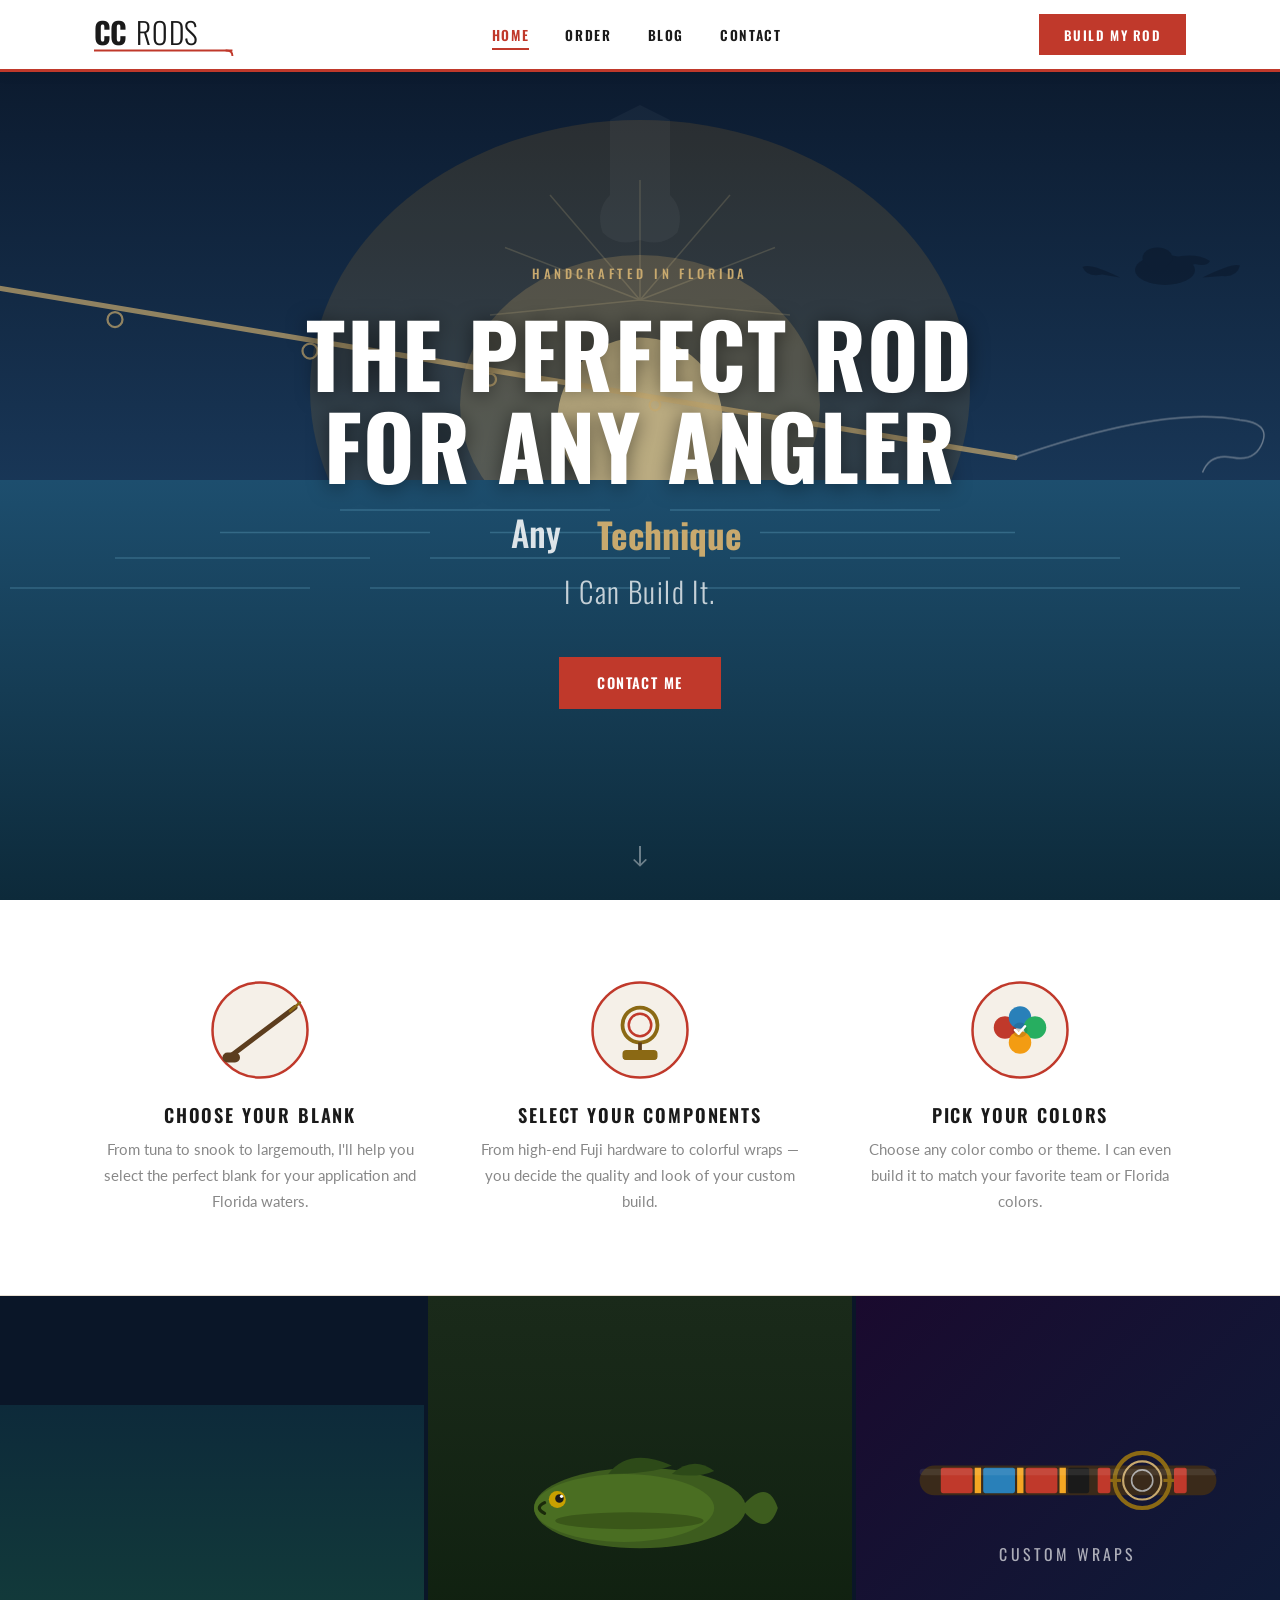
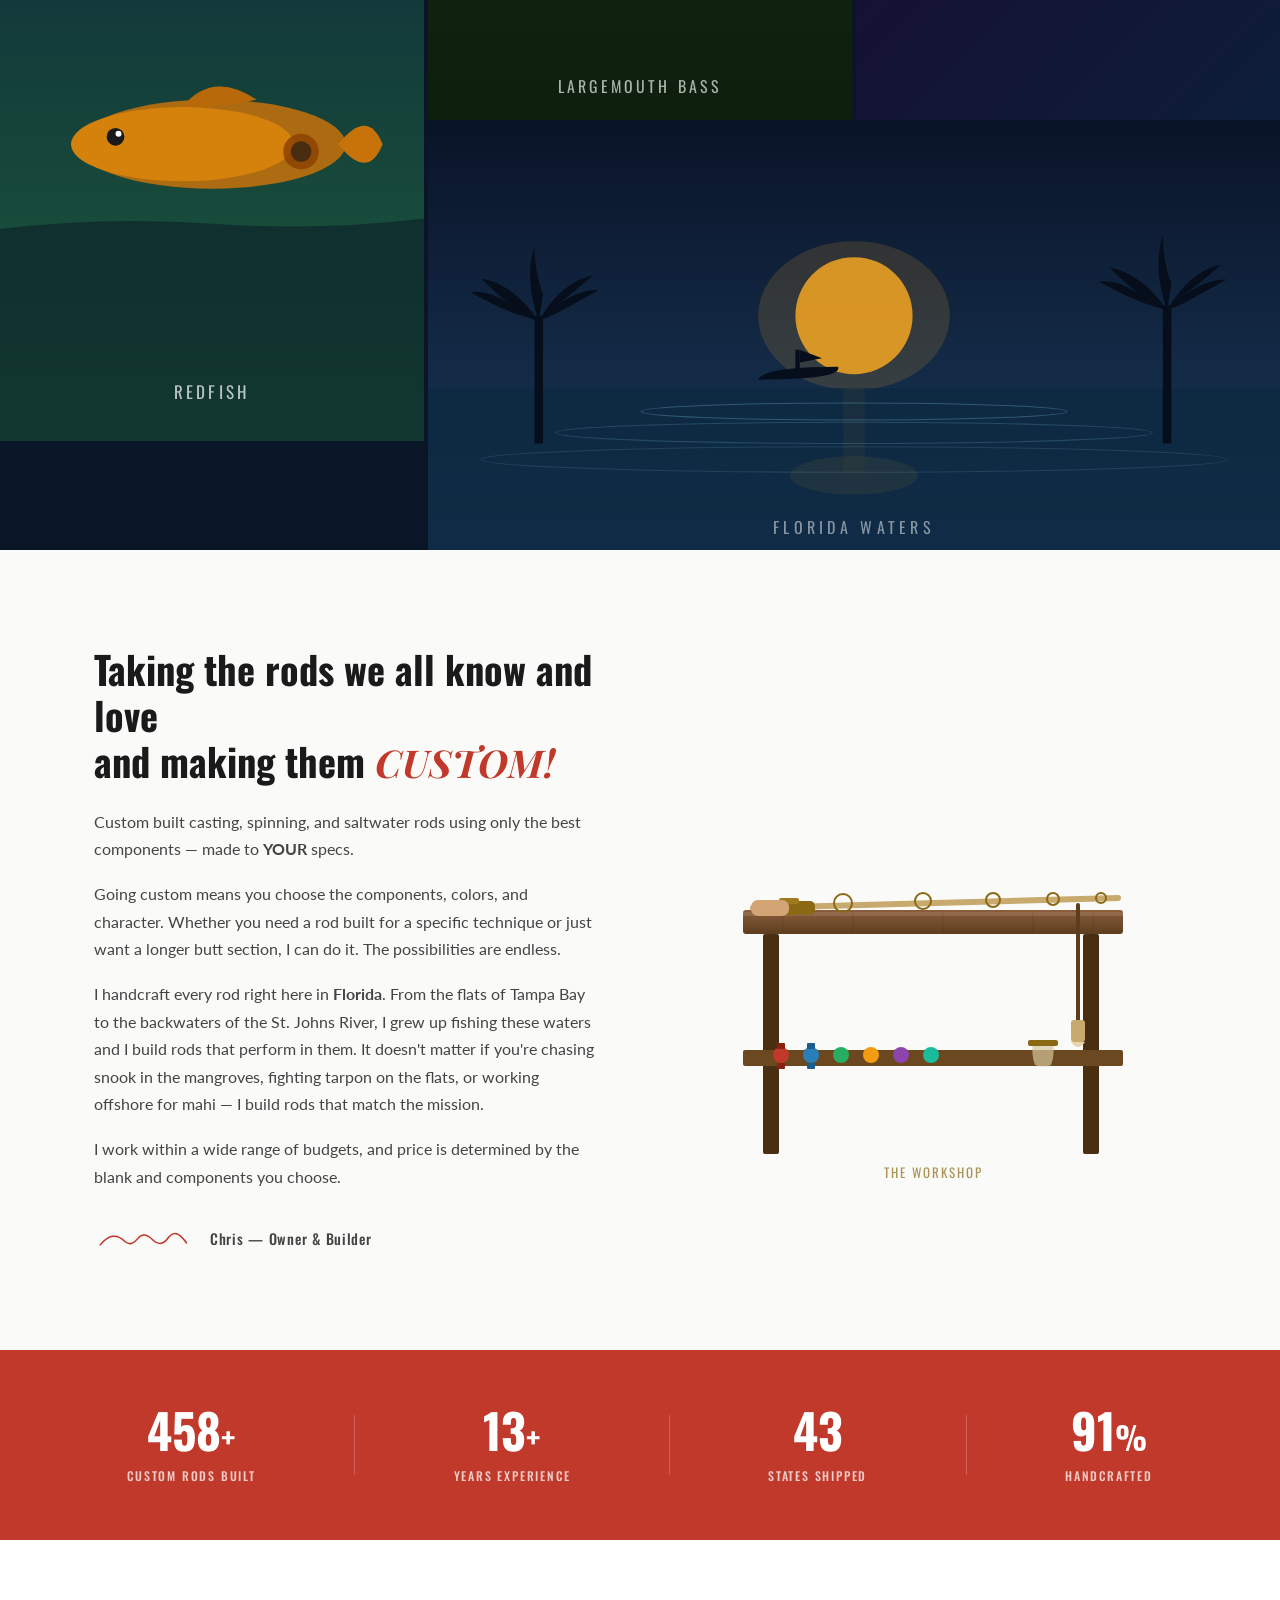
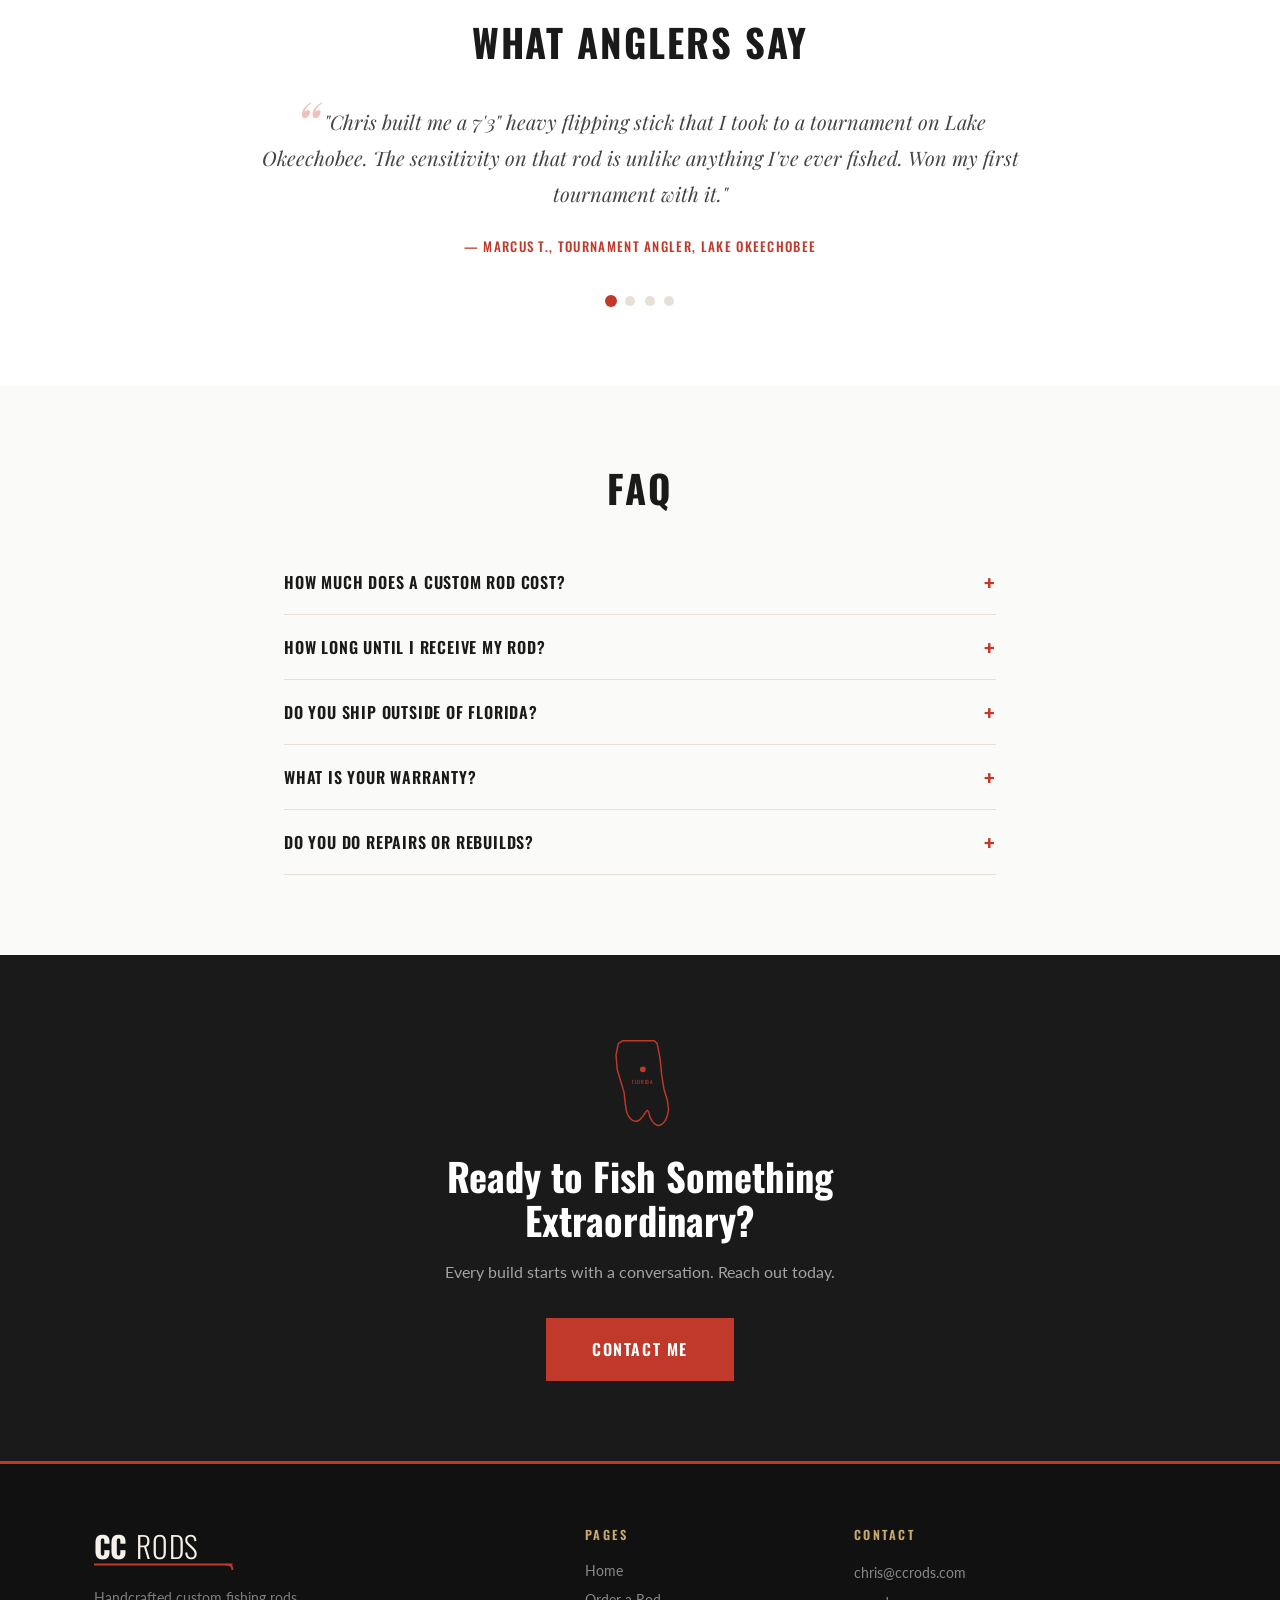
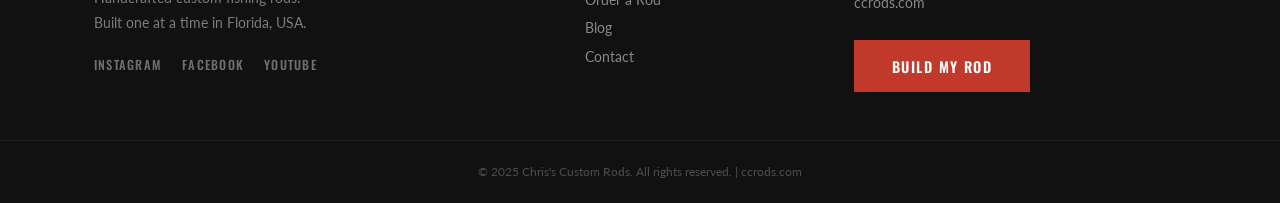
==== index.html @ a495d3a3 "fix root" ====
<!DOCTYPE html>
<html lang="en">
<head>
  <meta charset="UTF-8"/>
  <meta name="viewport" content="width=device-width, initial-scale=1.0"/>
  <title>Chris's Custom Rods | Handcrafted Fishing Rods — Florida</title>
  <meta name="description" content="Handcrafted custom fishing rods built in Florida. Tournament-grade performance, artisan craftsmanship. Every rod built to your exact specs."/>
  <link rel="preconnect" href="https://fonts.googleapis.com"/>
  <link href="https://fonts.googleapis.com/css2?family=Oswald:wght@300;400;500;600;700&family=Lato:wght@300;400;700&family=Playfair+Display:ital,wght@1,700&display=swap" rel="stylesheet"/>
  <link rel="stylesheet" href="css/style.css"/>
</head>
<body>

<!-- NAV -->
<header class="site-header" id="siteHeader">
  <div class="header-inner">
    <a href="index.html" class="logo-wrap">
      <!-- SVG Logo Mark -->
      <svg class="logo-svg" viewBox="0 0 180 54" xmlns="http://www.w3.org/2000/svg">
        <text x="0" y="40" font-family="Oswald,sans-serif" font-weight="700" font-size="38" letter-spacing="-1" fill="#1a1a1a">CC</text>
        <text x="54" y="40" font-family="Oswald,sans-serif" font-weight="300" font-size="38" letter-spacing="1" fill="#1a1a1a">RODS</text>
        <!-- fishing line accent -->
        <line x1="0" y1="47" x2="178" y2="47" stroke="#c0392b" stroke-width="2.5"/>
        <!-- hook graphic -->
        <path d="M170 47 Q178 47 178 54" fill="none" stroke="#c0392b" stroke-width="2.5" stroke-linecap="round"/>
      </svg>
    </a>
    <nav class="main-nav">
      <ul>
        <li><a href="index.html" class="active">Home</a></li>
        <li><a href="order.html">Order</a></li>
        <li><a href="blog.html">Blog</a></li>
        <li><a href="contact.html">Contact</a></li>
      </ul>
    </nav>
    <a href="order.html" class="header-cta">Build My Rod</a>
    <button class="nav-toggle" id="navToggle" aria-label="Menu">
      <span></span><span></span><span></span>
    </button>
  </div>
  <div class="mobile-nav" id="mobileNav">
    <ul>
      <li><a href="index.html">Home</a></li>
      <li><a href="order.html">Order</a></li>
      <li><a href="blog.html">Blog</a></li>
      <li><a href="contact.html">Contact</a></li>
    </ul>
    <a href="order.html" class="btn-red">Build My Rod</a>
  </div>
</header>

<!-- HERO -->
<section class="hero">
  <!-- SVG water/wave graphic -->
  <div class="hero-graphic">
    <svg viewBox="0 0 1400 600" xmlns="http://www.w3.org/2000/svg" preserveAspectRatio="xMidYMid slice">
      <!-- sky gradient -->
      <defs>
        <linearGradient id="skyGrad" x1="0" y1="0" x2="0" y2="1">
          <stop offset="0%" stop-color="#0a1628"/>
          <stop offset="60%" stop-color="#1a3a5c"/>
          <stop offset="100%" stop-color="#2d6a8a"/>
        </linearGradient>
        <linearGradient id="waterGrad" x1="0" y1="0" x2="0" y2="1">
          <stop offset="0%" stop-color="#1d4e6e"/>
          <stop offset="100%" stop-color="#0d2a3a"/>
        </linearGradient>
        <linearGradient id="sunGrad" cx="50%" cy="50%" r="50%" fx="50%" fy="50%" id="sunGrad" gradientUnits="objectBoundingBox">
          <stop offset="0%" stop-color="#f4a623" stop-opacity="0.9"/>
          <stop offset="100%" stop-color="#e07b39" stop-opacity="0"/>
        </linearGradient>
      </defs>
      <!-- sky -->
      <rect width="1400" height="600" fill="url(#skyGrad)"/>
      <!-- sun glow -->
      <ellipse cx="700" cy="260" rx="220" ry="180" fill="#f4a623" opacity="0.12"/>
      <ellipse cx="700" cy="270" rx="120" ry="100" fill="#f8c96e" opacity="0.18"/>
      <circle cx="700" cy="280" r="55" fill="#fde3a0" opacity="0.6"/>
      <!-- sun rays -->
      <g opacity="0.15" stroke="#fde3a0" stroke-width="1">
        <line x1="700" y1="200" x2="700" y2="120"/>
        <line x1="700" y1="200" x2="760" y2="130"/>
        <line x1="700" y1="200" x2="640" y2="130"/>
        <line x1="700" y1="200" x2="790" y2="165"/>
        <line x1="700" y1="200" x2="610" y2="165"/>
        <line x1="700" y1="200" x2="800" y2="210"/>
        <line x1="700" y1="200" x2="600" y2="210"/>
      </g>
      <!-- horizon line -->
      <rect x="0" y="320" width="1400" height="280" fill="url(#waterGrad)"/>
      <!-- water shimmer lines -->
      <g opacity="0.25" stroke="#7ec8e3" stroke-width="1">
        <line x1="500" y1="340" x2="680" y2="340"/>
        <line x1="720" y1="340" x2="900" y2="340"/>
        <line x1="420" y1="355" x2="560" y2="355"/>
        <line x1="600" y1="355" x2="750" y2="355"/>
        <line x1="780" y1="355" x2="950" y2="355"/>
        <line x1="350" y1="372" x2="520" y2="372"/>
        <line x1="560" y1="372" x2="720" y2="372"/>
        <line x1="760" y1="372" x2="1020" y2="372"/>
        <line x1="280" y1="392" x2="480" y2="392"/>
        <line x1="520" y1="392" x2="700" y2="392"/>
        <line x1="740" y1="392" x2="1100" y2="392"/>
      </g>
      <!-- mangrove silhouettes left -->
      <g fill="#0a1628" opacity="0.8">
        <ellipse cx="80" cy="310" rx="70" ry="40"/>
        <ellipse cx="50" cy="295" rx="45" ry="30"/>
        <ellipse cx="140" cy="300" rx="55" ry="35"/>
        <rect x="70" y="310" width="10" height="40"/>
        <rect x="45" y="295" width="8" height="55"/>
        <rect x="130" y="300" width="10" height="50"/>
        <!-- root tangle -->
        <path d="M55 340 Q65 335 75 345 Q80 330 90 340 Q95 328 105 338" fill="none" stroke="#0a1628" stroke-width="3"/>
      </g>
      <!-- mangrove silhouettes right -->
      <g fill="#0a1628" opacity="0.8">
        <ellipse cx="1320" cy="308" rx="75" ry="42"/>
        <ellipse cx="1360" cy="292" rx="50" ry="33"/>
        <ellipse cx="1260" cy="302" rx="60" ry="36"/>
        <rect x="1315" y="308" width="10" height="42"/>
        <rect x="1355" y="292" width="8" height="58"/>
        <rect x="1255" y="302" width="10" height="48"/>
        <path d="M1255 345 Q1265 338 1275 348 Q1280 333 1292 342 Q1297 330 1310 340" fill="none" stroke="#0a1628" stroke-width="3"/>
      </g>
      <!-- fishing rod silhouette -->
      <g opacity="0.7">
        <!-- rod blank -->
        <line x1="200" y1="180" x2="950" y2="305" stroke="#c8a96e" stroke-width="3.5" stroke-linecap="round"/>
        <!-- guides -->
        <circle cx="350" cy="213" r="5" fill="none" stroke="#c8a96e" stroke-width="1.5"/>
        <circle cx="480" cy="234" r="5" fill="none" stroke="#c8a96e" stroke-width="1.5"/>
        <circle cx="600" cy="253" r="4" fill="none" stroke="#c8a96e" stroke-width="1.5"/>
        <circle cx="710" cy="270" r="3.5" fill="none" stroke="#c8a96e" stroke-width="1.5"/>
        <circle cx="810" cy="284" r="3" fill="none" stroke="#c8a96e" stroke-width="1.5"/>
        <!-- reel seat area -->
        <rect x="168" y="175" width="45" height="14" rx="4" fill="#8b6914" opacity="0.9"/>
        <rect x="185" y="172" width="15" height="5" rx="2" fill="#a07820"/>
        <!-- handle -->
        <rect x="130" y="174" width="42" height="16" rx="7" fill="#5c3d1e" opacity="0.9"/>
        <!-- fishing line -->
        <path d="M950 305 Q1050 270 1100 280 Q1120 282 1115 295 Q1110 308 1095 305 Q1080 302 1075 315" fill="none" stroke="#ddd" stroke-width="1" opacity="0.6"/>
      </g>
      <!-- pelican silhouette -->
      <g fill="#0a1628" opacity="0.5" transform="translate(1050, 180)">
        <ellipse cx="0" cy="0" rx="20" ry="10"/>
        <ellipse cx="-5" cy="-8" rx="10" ry="7"/>
        <path d="M5 -8 Q20 -12 30 -6 Q28 -2 20 -4 Q15 -2 10 -3" fill="#0a1628"/>
        <path d="M-30 5 Q-50 -5 -55 -2 Q-52 5 -42 3" fill="#0a1628"/>
        <path d="M25 5 Q45 -5 50 -3 Q48 5 38 4" fill="#0a1628"/>
      </g>
      <!-- Florida state subtle watermark -->
      <g opacity="0.04" fill="#ffffff">
        <path d="M680 80 L700 70 L720 80 L720 130 Q730 140 725 155 Q715 165 700 160 Q685 165 675 155 Q670 140 680 130 Z"/>
      </g>
    </svg>
  </div>

  <div class="hero-content">
    <p class="hero-eyebrow">Handcrafted in Florida</p>
    <h1 class="hero-title">The Perfect Rod<br/>For Any Angler</h1>
    <div class="hero-rotator">
      <span>Any </span>
      <div class="rotate-wrap">
        <span class="rotate-word active">Species</span>
        <span class="rotate-word">Technique</span>
        <span class="rotate-word">Skill Level</span>
      </div>
    </div>
    <p class="hero-tagline">I Can Build It.</p>
    <a href="contact.html" class="btn-red">Contact Me</a>
  </div>
  <div class="hero-scroll-hint">↓</div>
</section>

<!-- 3 STEPS -->
<section class="three-steps">
  <div class="container">
    <div class="steps-grid">
      <div class="step-item">
        <!-- SVG blank icon -->
        <div class="step-icon">
          <svg viewBox="0 0 80 80" xmlns="http://www.w3.org/2000/svg">
            <circle cx="40" cy="40" r="38" fill="#f5f0e8" stroke="#c0392b" stroke-width="2"/>
            <!-- rod blank -->
            <line x1="15" y1="62" x2="68" y2="22" stroke="#5c3d1e" stroke-width="4" stroke-linecap="round"/>
            <!-- tip -->
            <line x1="64" y1="25" x2="72" y2="18" stroke="#8b6914" stroke-width="2" stroke-linecap="round"/>
            <!-- handle end -->
            <rect x="10" y="58" width="14" height="8" rx="4" fill="#5c3d1e"/>
          </svg>
        </div>
        <h3>Choose Your Blank</h3>
        <p>From tuna to snook to largemouth, I'll help you select the perfect blank for your application and Florida waters.</p>
      </div>
      <div class="step-item">
        <div class="step-icon">
          <svg viewBox="0 0 80 80" xmlns="http://www.w3.org/2000/svg">
            <circle cx="40" cy="40" r="38" fill="#f5f0e8" stroke="#c0392b" stroke-width="2"/>
            <!-- guide ring -->
            <circle cx="40" cy="36" r="14" fill="none" stroke="#8b6914" stroke-width="3"/>
            <circle cx="40" cy="36" r="9" fill="none" stroke="#c0392b" stroke-width="2"/>
            <!-- guide foot -->
            <line x1="40" y1="50" x2="40" y2="62" stroke="#5c3d1e" stroke-width="3"/>
            <line x1="28" y1="62" x2="52" y2="62" stroke="#5c3d1e" stroke-width="3" stroke-linecap="round"/>
            <!-- reel seat -->
            <rect x="26" y="56" width="28" height="8" rx="3" fill="#8b6914"/>
          </svg>
        </div>
        <h3>Select Your Components</h3>
        <p>From high-end Fuji hardware to colorful wraps — you decide the quality and look of your custom build.</p>
      </div>
      <div class="step-item">
        <div class="step-icon">
          <svg viewBox="0 0 80 80" xmlns="http://www.w3.org/2000/svg">
            <circle cx="40" cy="40" r="38" fill="#f5f0e8" stroke="#c0392b" stroke-width="2"/>
            <!-- color palette -->
            <circle cx="28" cy="38" r="9" fill="#c0392b"/>
            <circle cx="40" cy="30" r="9" fill="#2980b9"/>
            <circle cx="52" cy="38" r="9" fill="#27ae60"/>
            <circle cx="40" cy="50" r="9" fill="#f39c12"/>
            <!-- center overlap -->
            <circle cx="40" cy="40" r="6" fill="#1a1a1a" opacity="0.15"/>
            <!-- check -->
            <polyline points="36,40 39,43 44,37" fill="none" stroke="white" stroke-width="2" stroke-linecap="round" stroke-linejoin="round"/>
          </svg>
        </div>
        <h3>Pick Your Colors</h3>
        <p>Choose any color combo or theme. I can even build it to match your favorite team or Florida colors.</p>
      </div>
    </div>
  </div>
</section>

<!-- PHOTO GRID (SVG illustrations) -->
<section class="gallery-section">
  <div class="gallery-grid">
    <div class="gallery-item gi-tall">
      <svg viewBox="0 0 400 600" xmlns="http://www.w3.org/2000/svg">
        <defs>
          <linearGradient id="g1" x1="0" y1="0" x2="0" y2="1">
            <stop offset="0%" stop-color="#0d2a3a"/>
            <stop offset="100%" stop-color="#1d5c3a"/>
          </linearGradient>
        </defs>
        <rect width="400" height="600" fill="url(#g1)"/>
        <!-- redfish silhouette -->
        <g transform="translate(200,320) scale(1.4)">
          <ellipse cx="0" cy="0" rx="90" ry="30" fill="#c8730a" opacity="0.85"/>
          <ellipse cx="-20" cy="0" rx="75" ry="25" fill="#d4820b"/>
          <!-- tail -->
          <path d="M85 0 Q105 -25 115 0 Q105 25 85 0" fill="#c8730a"/>
          <!-- dorsal fin -->
          <path d="M-20 -25 Q0 -50 30 -30 Q10 -25 -20 -25" fill="#b86909"/>
          <!-- eye -->
          <circle cx="-65" cy="-5" r="6" fill="#1a1a1a"/>
          <circle cx="-63" cy="-7" r="2" fill="white"/>
          <!-- spot -->
          <circle cx="60" cy="5" r="12" fill="#8b4000" opacity="0.8"/>
          <circle cx="60" cy="5" r="7" fill="#1a1a1a" opacity="0.6"/>
        </g>
        <!-- water line -->
        <path d="M0 400 Q100 388 200 395 Q300 402 400 390 L400 600 L0 600 Z" fill="#0a1e28" opacity="0.6"/>
        <!-- label -->
        <text x="200" y="560" font-family="Oswald,sans-serif" font-size="16" fill="rgba(255,255,255,0.7)" text-anchor="middle" letter-spacing="3">REDFISH</text>
      </svg>
    </div>
    <div class="gallery-item gi-sq">
      <svg viewBox="0 0 400 400" xmlns="http://www.w3.org/2000/svg">
        <defs>
          <linearGradient id="g2" x1="0" y1="0" x2="0" y2="1">
            <stop offset="0%" stop-color="#1a2a1a"/>
            <stop offset="100%" stop-color="#0d1e0d"/>
          </linearGradient>
        </defs>
        <rect width="400" height="400" fill="url(#g2)"/>
        <!-- bass -->
        <g transform="translate(200,200)">
          <ellipse cx="0" cy="0" rx="100" ry="38" fill="#3d5c1e"/>
          <ellipse cx="-15" cy="0" rx="85" ry="32" fill="#4a6e22"/>
          <!-- stripes -->
          <ellipse cx="-10" cy="12" rx="70" ry="8" fill="#2a4010" opacity="0.5"/>
          <!-- tail -->
          <path d="M95 0 Q120 -30 130 0 Q120 30 95 0" fill="#3d5c1e"/>
          <!-- dorsal fin -->
          <path d="M-30 -32 Q-10 -58 30 -40 Q10 -32 -30 -32" fill="#2d4a18"/>
          <path d="M30 -32 Q50 -50 70 -35 Q55 -28 30 -32" fill="#2d4a18"/>
          <!-- mouth -->
          <path d="M-90 -5 Q-100 0 -90 5" fill="none" stroke="#1a2a0a" stroke-width="3" stroke-linecap="round"/>
          <!-- eye -->
          <circle cx="-78" cy="-8" r="8" fill="#c8a000"/>
          <circle cx="-76" cy="-9" r="4" fill="#1a1a1a"/>
          <circle cx="-74" cy="-11" r="1.5" fill="white"/>
        </g>
        <text x="200" y="375" font-family="Oswald,sans-serif" font-size="15" fill="rgba(255,255,255,0.65)" text-anchor="middle" letter-spacing="3">LARGEMOUTH BASS</text>
      </svg>
    </div>
    <div class="gallery-item gi-sq">
      <svg viewBox="0 0 400 400" xmlns="http://www.w3.org/2000/svg">
        <defs>
          <linearGradient id="g3" x1="0" y1="0" x2="1" y2="1">
            <stop offset="0%" stop-color="#1a0a2e"/>
            <stop offset="100%" stop-color="#0d1e3a"/>
          </linearGradient>
        </defs>
        <rect width="400" height="400" fill="url(#g3)"/>
        <!-- rod wrap detail closeup illustration -->
        <!-- rod blank tube -->
        <rect x="60" y="160" width="280" height="28" rx="14" fill="#3a2a1a"/>
        <!-- wrap sections -->
        <rect x="80" y="162" width="30" height="24" rx="2" fill="#c0392b"/>
        <rect x="112" y="162" width="6" height="24" fill="#f4a623"/>
        <rect x="120" y="162" width="30" height="24" rx="2" fill="#2980b9"/>
        <rect x="152" y="162" width="6" height="24" fill="#f4a623"/>
        <rect x="160" y="162" width="30" height="24" rx="2" fill="#c0392b"/>
        <rect x="192" y="162" width="6" height="24" fill="#f4a623"/>
        <rect x="200" y="162" width="20" height="24" rx="2" fill="#1a1a1a"/>
        <!-- guide ring -->
        <circle cx="270" cy="174" r="26" fill="none" stroke="#8b6914" stroke-width="4"/>
        <circle cx="270" cy="174" r="18" fill="none" stroke="#c8a96e" stroke-width="2"/>
        <circle cx="270" cy="174" r="10" fill="none" stroke="#aaa" stroke-width="1.5"/>
        <!-- guide foot -->
        <line x1="250" y1="174" x2="235" y2="174" stroke="#8b6914" stroke-width="3"/>
        <line x1="290" y1="174" x2="305" y2="174" stroke="#8b6914" stroke-width="3"/>
        <!-- thread wrapping at foot -->
        <rect x="228" y="162" width="12" height="24" rx="2" fill="#c0392b"/>
        <rect x="300" y="162" width="12" height="24" rx="2" fill="#c0392b"/>
        <!-- epoxy sheen -->
        <rect x="60" y="163" width="280" height="6" rx="3" fill="rgba(255,255,255,0.08)"/>
        <text x="200" y="250" font-family="Oswald,sans-serif" font-size="15" fill="rgba(255,255,255,0.65)" text-anchor="middle" letter-spacing="3">CUSTOM WRAPS</text>
      </svg>
    </div>
    <div class="gallery-item gi-wide">
      <svg viewBox="0 0 800 400" xmlns="http://www.w3.org/2000/svg">
        <defs>
          <linearGradient id="g4" x1="0" y1="0" x2="0" y2="1">
            <stop offset="0%" stop-color="#0a1428"/>
            <stop offset="100%" stop-color="#1a3a5c"/>
          </linearGradient>
        </defs>
        <rect width="800" height="400" fill="url(#g4)"/>
        <!-- florida sunset water scene -->
        <!-- sun -->
        <circle cx="400" cy="180" r="55" fill="#f4a623" opacity="0.85"/>
        <ellipse cx="400" cy="180" rx="90" ry="70" fill="#f4a623" opacity="0.15"/>
        <!-- sun reflection on water -->
        <ellipse cx="400" cy="330" rx="60" ry="18" fill="#f4a623" opacity="0.4"/>
        <rect x="390" y="248" width="20" height="80" fill="#f4a623" opacity="0.25"/>
        <!-- horizon -->
        <rect x="0" y="248" width="800" height="160" fill="#0d2840" opacity="0.8"/>
        <!-- water ripples -->
        <ellipse cx="400" cy="270" rx="200" ry="8" fill="none" stroke="#7ec8e3" stroke-width="1" opacity="0.3"/>
        <ellipse cx="400" cy="290" rx="280" ry="10" fill="none" stroke="#7ec8e3" stroke-width="1" opacity="0.2"/>
        <ellipse cx="400" cy="315" rx="350" ry="12" fill="none" stroke="#7ec8e3" stroke-width="1" opacity="0.15"/>
        <!-- palm silhouettes -->
        <g fill="#050e1a">
          <!-- left palm -->
          <rect x="100" y="180" width="8" height="120"/>
          <path d="M104 185 Q80 150 50 145 Q70 165 85 175 Q60 155 40 158 Q65 172 82 178"/>
          <path d="M104 185 Q90 145 100 115 Q100 140 108 160"/>
          <path d="M104 185 Q125 148 155 142 Q132 162 118 172 Q142 155 160 156 Q135 170 120 178"/>
          <!-- right palm -->
          <rect x="690" y="170" width="8" height="130"/>
          <path d="M694 175 Q670 140 640 135 Q660 155 675 165 Q650 145 630 148 Q655 162 672 168"/>
          <path d="M694 175 Q680 135 690 105 Q690 130 698 150"/>
          <path d="M694 175 Q715 138 745 132 Q722 152 708 162 Q732 145 750 146 Q725 160 710 168"/>
        </g>
        <!-- boat silhouette -->
        <g fill="#050e1a" transform="translate(350, 240)">
          <path d="M-40 0 Q-35 -12 35 -12 Q40 0 -40 0 Z"/>
          <rect x="-5" y="-28" width="4" height="18"/>
          <path d="M-1 -28 L20 -20 L-1 -16 Z" fill="#050e1a"/>
        </g>
        <text x="400" y="385" font-family="Oswald,sans-serif" font-size="15" fill="rgba(255,255,255,0.5)" text-anchor="middle" letter-spacing="4">FLORIDA WATERS</text>
      </svg>
    </div>
  </div>
</section>

<!-- ABOUT -->
<section class="about-section">
  <div class="container about-grid">
    <div class="about-text">
      <h2>Taking the rods we all know and love<br/>and making them <em>CUSTOM!</em></h2>
      <p>Custom built casting, spinning, and saltwater rods using only the best components — made to <strong>YOUR</strong> specs.</p>
      <p>Going custom means you choose the components, colors, and character. Whether you need a rod built for a specific technique or just want a longer butt section, I can do it. The possibilities are endless.</p>
      <p>I handcraft every rod right here in <strong>Florida</strong>. From the flats of Tampa Bay to the backwaters of the St. Johns River, I grew up fishing these waters and I build rods that perform in them. It doesn't matter if you're chasing snook in the mangroves, fighting tarpon on the flats, or working offshore for mahi — I build rods that match the mission.</p>
      <p>I work within a wide range of budgets, and price is determined by the blank and components you choose.</p>
      <div class="about-sig">
        <svg viewBox="0 0 160 50" xmlns="http://www.w3.org/2000/svg" class="sig-svg">
          <path d="M10 35 Q30 10 50 30 Q60 38 70 25 Q80 12 95 28 Q108 40 120 22 Q132 8 148 32" fill="none" stroke="#c0392b" stroke-width="2.5" stroke-linecap="round" stroke-linejoin="round"/>
        </svg>
        <span>Chris — Owner &amp; Builder</span>
      </div>
    </div>
    <div class="about-visual">
      <!-- Workbench SVG illustration -->
      <svg viewBox="0 0 420 480" xmlns="http://www.w3.org/2000/svg" class="workbench-svg">
        <defs>
          <linearGradient id="woodGrad" x1="0" y1="0" x2="0" y2="1">
            <stop offset="0%" stop-color="#8b5e3c"/>
            <stop offset="100%" stop-color="#5c3d1e"/>
          </linearGradient>
        </defs>
        <!-- bench top -->
        <rect x="20" y="200" width="380" height="24" rx="3" fill="url(#woodGrad)"/>
        <rect x="20" y="202" width="380" height="4" fill="rgba(255,255,255,0.1)"/>
        <!-- wood grain lines -->
        <line x1="60" y1="202" x2="60" y2="222" stroke="rgba(0,0,0,0.1)" stroke-width="1"/>
        <line x1="130" y1="202" x2="130" y2="222" stroke="rgba(0,0,0,0.1)" stroke-width="1"/>
        <line x1="220" y1="202" x2="220" y2="222" stroke="rgba(0,0,0,0.1)" stroke-width="1"/>
        <line x1="310" y1="202" x2="310" y2="222" stroke="rgba(0,0,0,0.1)" stroke-width="1"/>
        <line x1="370" y1="202" x2="370" y2="222" stroke="rgba(0,0,0,0.1)" stroke-width="1"/>
        <!-- bench legs -->
        <rect x="40" y="224" width="16" height="220" rx="2" fill="#4a2e12"/>
        <rect x="360" y="224" width="16" height="220" rx="2" fill="#4a2e12"/>
        <!-- bench shelf -->
        <rect x="20" y="340" width="380" height="16" rx="2" fill="#6b4820"/>
        <!-- rod on bench -->
        <line x1="30" y1="198" x2="395" y2="188" stroke="#c8a96e" stroke-width="6" stroke-linecap="round"/>
        <!-- rod guides on bench rod -->
        <g stroke="#8b6914" stroke-width="2" fill="none">
          <circle cx="120" cy="193" r="9"/>
          <circle cx="200" cy="191" r="8"/>
          <circle cx="270" cy="190" r="7"/>
          <circle cx="330" cy="189" r="6"/>
          <circle cx="378" cy="188" r="5"/>
        </g>
        <!-- reel seat area -->
        <rect x="42" y="191" width="50" height="14" rx="5" fill="#8b6914"/>
        <rect x="56" y="188" width="20" height="6" rx="2" fill="#a07820"/>
        <!-- cork handle -->
        <rect x="28" y="190" width="38" height="16" rx="7" fill="#d4a574"/>
        <!-- thread wrapping spools on shelf -->
        <g transform="translate(0, 345)">
          <rect x="50" y="-8" width="16" height="16" rx="8" fill="#c0392b"/>
          <rect x="54" y="-12" width="8" height="6" rx="1" fill="#8b2010"/>
          <rect x="54" y="8" width="8" height="6" rx="1" fill="#8b2010"/>
          <rect x="80" y="-8" width="16" height="16" rx="8" fill="#2980b9"/>
          <rect x="84" y="-12" width="8" height="6" rx="1" fill="#1a5c8b"/>
          <rect x="84" y="8" width="8" height="6" rx="1" fill="#1a5c8b"/>
          <rect x="110" y="-8" width="16" height="16" rx="8" fill="#27ae60"/>
          <rect x="140" y="-8" width="16" height="16" rx="8" fill="#f39c12"/>
          <rect x="170" y="-8" width="16" height="16" rx="8" fill="#8e44ad"/>
          <rect x="200" y="-8" width="16" height="16" rx="8" fill="#1abc9c"/>
        </g>
        <!-- epoxy cup -->
        <path d="M310 332 Q308 345 312 355 Q320 358 328 355 Q332 345 330 332 Z" fill="#d4c49a" opacity="0.7"/>
        <rect x="305" y="330" width="30" height="6" rx="2" fill="#8b6914"/>
        <!-- brush -->
        <line x1="355" y1="195" x2="355" y2="330" stroke="#5c3d1e" stroke-width="4" stroke-linecap="round"/>
        <rect x="348" y="310" width="14" height="22" rx="3" fill="#c8a96e"/>
        <path d="M348 332 Q355 342 362 332" fill="#e8d5b0"/>
        <!-- labels -->
        <text x="210" y="468" font-family="Oswald,sans-serif" font-size="13" fill="#8b6914" text-anchor="middle" letter-spacing="2" opacity="0.7">THE WORKSHOP</text>
      </svg>
    </div>
  </div>
</section>

<!-- STATS -->
<section class="stats-band">
  <div class="container stats-inner">
    <div class="stat-block">
      <span class="stat-num" data-target="500">0</span><span class="stat-suffix">+</span>
      <span class="stat-label">Custom Rods Built</span>
    </div>
    <div class="stat-divider"></div>
    <div class="stat-block">
      <span class="stat-num" data-target="15">0</span><span class="stat-suffix">+</span>
      <span class="stat-label">Years Experience</span>
    </div>
    <div class="stat-divider"></div>
    <div class="stat-block">
      <span class="stat-num" data-target="48">0</span><span class="stat-suffix"></span>
      <span class="stat-label">States Shipped</span>
    </div>
    <div class="stat-divider"></div>
    <div class="stat-block">
      <span class="stat-num" data-target="100">0</span><span class="stat-suffix">%</span>
      <span class="stat-label">Handcrafted</span>
    </div>
  </div>
</section>

<!-- TESTIMONIALS -->
<section class="testimonials">
  <div class="container">
    <h2 class="section-title">What Anglers Say</h2>
    <div class="testi-slider" id="testiSlider">
      <div class="testi-slide active">
        <blockquote>"Chris built me a 7'3" heavy flipping stick that I took to a tournament on Lake Okeechobee. The sensitivity on that rod is unlike anything I've ever fished. Won my first tournament with it."</blockquote>
        <cite>— Marcus T., Tournament Angler, Lake Okeechobee</cite>
      </div>
      <div class="testi-slide">
        <blockquote>"I've been fishing Tampa Bay for 20 years. The custom inshore rod Chris built me for redfish is a completely different experience than anything you'll find in a store."</blockquote>
        <cite>— Dana S., Fishing Guide, Tampa Bay</cite>
      </div>
      <div class="testi-slide">
        <blockquote>"Ordered a matched pair of rods — Chris called me to talk through the build for 20 minutes before he ever touched a blank. They arrived perfectly built and fish even better than I expected."</blockquote>
        <cite>— Jeff R., Angler, St. Johns River</cite>
      </div>
      <div class="testi-slide">
        <blockquote>"Best rod I've ever owned. Super sensitive, strong, and it looks incredible. Nothing at the tackle shop comes close."</blockquote>
        <cite>— Mike A., Angler, Sarasota</cite>
      </div>
    </div>
    <div class="testi-dots" id="testiDots">
      <button class="dot active" data-idx="0"></button>
      <button class="dot" data-idx="1"></button>
      <button class="dot" data-idx="2"></button>
      <button class="dot" data-idx="3"></button>
    </div>
  </div>
</section>

<!-- FAQ -->
<section class="faq-section">
  <div class="container faq-inner">
    <h2 class="section-title">FAQ</h2>
    <div class="faq-list">
      <div class="faq-item">
        <button class="faq-q">How much does a custom rod cost? <span>+</span></button>
        <div class="faq-a"><p>Price depends on your blank and component choices. Entry builds start around $175, mid-grade builds from $275, and premium/tournament builds from $400. Chris provides an exact quote before any work begins.</p></div>
      </div>
      <div class="faq-item">
        <button class="faq-q">How long until I receive my rod? <span>+</span></button>
        <div class="faq-a"><p>Standard builds typically take 2–3 weeks once all components arrive. Tournament series builds take 3–4 weeks. Rush builds may be available — contact Chris to discuss your timeline.</p></div>
      </div>
      <div class="faq-item">
        <button class="faq-q">Do you ship outside of Florida? <span>+</span></button>
        <div class="faq-a"><p>Yes — we ship to all 48 contiguous states and Canada. Every rod ships in a protective hard case with full insurance.</p></div>
      </div>
      <div class="faq-item">
        <button class="faq-q">What is your warranty? <span>+</span></button>
        <div class="faq-a"><p>Lifetime craftsmanship guarantee on all builds. Any defect in wraps, guides, or handle construction — Chris makes it right. Blank manufacturer warranties also apply.</p></div>
      </div>
      <div class="faq-item">
        <button class="faq-q">Do you do repairs or rebuilds? <span>+</span></button>
        <div class="faq-a"><p>Yes — tip replacements, guide rewraps, full handle rebuilds, and more. Send a message through the contact page with details and photos.</p></div>
      </div>
    </div>
  </div>
</section>

<!-- CONTACT CTA -->
<section class="cta-section">
  <div class="container center">
    <!-- Florida outline SVG -->
    <div class="florida-graphic">
      <svg viewBox="0 0 140 160" xmlns="http://www.w3.org/2000/svg" class="fl-svg">
        <path d="M40 10 L95 10 L100 15 L105 40 L108 70 L112 95 L118 115 L120 130 Q118 148 110 155 Q102 162 95 155 Q88 148 86 138 Q84 128 80 135 Q76 142 70 148 Q62 154 55 148 Q48 142 46 132 L44 118 L42 100 L36 80 L30 60 L28 35 L32 15 Z" fill="none" stroke="#c0392b" stroke-width="2.5" stroke-linejoin="round"/>
        <!-- star for location -->
        <circle cx="75" cy="60" r="5" fill="#c0392b"/>
        <text x="75" y="85" font-family="Oswald,sans-serif" font-size="9" fill="#c0392b" text-anchor="middle" letter-spacing="1">FLORIDA</text>
      </svg>
    </div>
    <h2>Ready to Fish Something<br/>Extraordinary?</h2>
    <p>Every build starts with a conversation. Reach out today.</p>
    <a href="contact.html" class="btn-red large">Contact Me</a>
  </div>
</section>

<!-- FOOTER -->
<footer class="site-footer">
  <div class="container footer-grid">
    <div class="footer-brand">
      <svg class="logo-svg footer-logo" viewBox="0 0 180 54" xmlns="http://www.w3.org/2000/svg">
        <text x="0" y="40" font-family="Oswald,sans-serif" font-weight="700" font-size="38" letter-spacing="-1" fill="#f5f0e8">CC</text>
        <text x="54" y="40" font-family="Oswald,sans-serif" font-weight="300" font-size="38" letter-spacing="1" fill="#f5f0e8">RODS</text>
        <line x1="0" y1="47" x2="178" y2="47" stroke="#c0392b" stroke-width="2.5"/>
        <path d="M170 47 Q178 47 178 54" fill="none" stroke="#c0392b" stroke-width="2.5" stroke-linecap="round"/>
      </svg>
      <p>Handcrafted custom fishing rods.<br/>Built one at a time in Florida, USA.</p>
      <div class="footer-social">
        <a href="#">Instagram</a>
        <a href="#">Facebook</a>
        <a href="#">YouTube</a>
      </div>
    </div>
    <div class="footer-nav">
      <h4>Pages</h4>
      <ul>
        <li><a href="index.html">Home</a></li>
        <li><a href="order.html">Order a Rod</a></li>
        <li><a href="blog.html">Blog</a></li>
        <li><a href="contact.html">Contact</a></li>
      </ul>
    </div>
    <div class="footer-contact-info">
      <h4>Contact</h4>
      <p>chris@ccrods.com</p>
      <p>ccrods.com</p>
      <a href="order.html" class="btn-red" style="margin-top:1.25rem;display:inline-block;">Build My Rod</a>
    </div>
  </div>
  <div class="footer-base">
    <p>© 2025 Chris's Custom Rods. All rights reserved. | ccrods.com</p>
  </div>
</footer>

<script src="js/main.js"></script>
</body>
</html>
---- css/style.css ----
/* ============================================================
   CCRODS.COM — Chrome Seeker-inspired stylesheet
   Clean, bold, white-based with red accents + Florida fishing
   ============================================================ */

:root {
  --red:       #c0392b;
  --red-dark:  #922b21;
  --red-light: #e74c3c;
  --gold:      #8b6914;
  --tan:       #c8a96e;
  --dark:      #1a1a1a;
  --mid:       #444;
  --light:     #888;
  --cream:     #f5f0e8;
  --white:     #ffffff;
  --border:    #e8e0d4;
  --bg-light:  #fafaf8;
  --ff-head:   'Oswald', sans-serif;
  --ff-body:   'Lato', sans-serif;
  --ff-italic: 'Playfair Display', serif;
  --nav-h:     72px;
  --max-w:     1140px;
}

*,*::before,*::after{box-sizing:border-box;margin:0;padding:0}
html{scroll-behavior:smooth}
body{font-family:var(--ff-body);color:var(--dark);background:var(--white);overflow-x:hidden}
a{text-decoration:none;color:inherit}
ul{list-style:none}
img{max-width:100%;display:block}
h1,h2,h3,h4{font-family:var(--ff-head);line-height:1.15;font-weight:700}
h1{font-size:clamp(2.4rem,5vw,4.2rem)}
h2{font-size:clamp(1.8rem,3vw,2.8rem)}
h3{font-size:1.25rem}
em{font-family:var(--ff-italic);font-style:italic;color:var(--red)}
strong{font-weight:700}
p{line-height:1.75;color:var(--mid)}
.container{max-width:var(--max-w);margin:0 auto;padding:0 1.5rem}
.center{text-align:center}
.section-title{text-align:center;font-size:clamp(1.8rem,3vw,2.4rem);margin-bottom:2.5rem;text-transform:uppercase;letter-spacing:0.05em}

/* BUTTONS */
.btn-red{
  display:inline-block;
  background:var(--red);
  color:var(--white);
  font-family:var(--ff-head);
  font-weight:600;
  font-size:0.9rem;
  letter-spacing:0.1em;
  text-transform:uppercase;
  padding:0.85rem 2.25rem;
  border:2px solid var(--red);
  transition:background .2s,transform .15s;
  cursor:pointer;
}
.btn-red:hover{background:var(--red-dark);border-color:var(--red-dark);transform:translateY(-2px)}
.btn-red.large{padding:1.1rem 2.75rem;font-size:1rem}
.btn-outline{
  display:inline-block;
  background:transparent;
  color:var(--dark);
  font-family:var(--ff-head);
  font-weight:600;
  font-size:0.85rem;
  letter-spacing:0.1em;
  text-transform:uppercase;
  padding:0.75rem 2rem;
  border:2px solid var(--dark);
  transition:background .2s,color .2s;
}
.btn-outline:hover{background:var(--dark);color:var(--white)}

/* ── HEADER ── */
.site-header{
  position:fixed;top:0;left:0;right:0;z-index:100;
  height:var(--nav-h);
  background:var(--white);
  border-bottom:3px solid var(--red);
  box-shadow:0 2px 12px rgba(0,0,0,0.08);
}
.header-inner{
  max-width:var(--max-w);margin:0 auto;
  height:100%;
  display:flex;align-items:center;justify-content:space-between;
  padding:0 1.5rem;
}
.logo-svg{height:42px;width:auto;display:block}
.main-nav ul{display:flex;gap:2.25rem}
.main-nav a{
  font-family:var(--ff-head);
  font-size:0.85rem;
  font-weight:600;
  letter-spacing:0.12em;
  text-transform:uppercase;
  color:var(--dark);
  transition:color .2s;
  padding-bottom:3px;
  border-bottom:2px solid transparent;
}
.main-nav a:hover,.main-nav a.active{color:var(--red);border-bottom-color:var(--red)}
.header-cta{
  font-family:var(--ff-head);font-weight:600;font-size:0.82rem;
  letter-spacing:0.12em;text-transform:uppercase;
  color:var(--white);background:var(--red);
  padding:0.55rem 1.4rem;border:2px solid var(--red);
  transition:background .2s;
}
.header-cta:hover{background:var(--red-dark);border-color:var(--red-dark)}
.nav-toggle{
  display:none;background:none;border:none;cursor:pointer;
  flex-direction:column;gap:5px;padding:4px;
}
.nav-toggle span{display:block;width:24px;height:2px;background:var(--dark);transition:all .3s}
.mobile-nav{
  display:none;position:fixed;inset:0;background:var(--white);z-index:200;
  flex-direction:column;justify-content:center;align-items:center;gap:2rem;
}
.mobile-nav.open{display:flex}
.mobile-nav ul{text-align:center}
.mobile-nav li{margin:1rem 0}
.mobile-nav a{font-family:var(--ff-head);font-size:2rem;font-weight:700;text-transform:uppercase;letter-spacing:0.05em;color:var(--dark);transition:color .2s}
.mobile-nav a:hover{color:var(--red)}
.close-nav{
  position:absolute;top:1.5rem;right:2rem;
  background:none;border:none;font-size:2rem;cursor:pointer;color:var(--dark);
}

/* ── HERO ── */
.hero{
  min-height:100vh;
  position:relative;
  display:flex;align-items:center;
  padding-top:var(--nav-h);
  overflow:hidden;
  background:#0a1628;
}
.hero-graphic{
  position:absolute;inset:0;
}
.hero-graphic svg{width:100%;height:100%;object-fit:cover}
.hero-content{
  position:relative;z-index:2;
  max-width:var(--max-w);margin:0 auto;
  padding:3rem 1.5rem;
  text-align:center;
}
.hero-eyebrow{
  font-family:var(--ff-head);
  font-size:0.8rem;font-weight:500;
  letter-spacing:0.3em;text-transform:uppercase;
  color:var(--tan);margin-bottom:1.25rem;
}
.hero-title{
  color:var(--white);
  font-size:clamp(2.8rem,7vw,5.5rem);
  font-weight:700;text-transform:uppercase;
  letter-spacing:0.02em;
  line-height:1.05;
  margin-bottom:1rem;
  text-shadow:0 2px 20px rgba(0,0,0,0.5);
}
.hero-rotator{
  font-family:var(--ff-head);
  font-size:clamp(1.3rem,3vw,2.2rem);
  font-weight:500;
  color:rgba(255,255,255,0.85);
  margin-bottom:0.5rem;
  display:flex;align-items:center;justify-content:center;gap:0.5rem;
  flex-wrap:wrap;
}
.rotate-wrap{
  position:relative;height:1.4em;
  min-width:200px;overflow:hidden;
  display:inline-block;
}
.rotate-word{
  position:absolute;left:0;right:0;
  color:var(--tan);font-weight:700;
  opacity:0;transform:translateY(100%);
  transition:opacity .5s,transform .5s;
  text-align:center;
}
.rotate-word.active{opacity:1;transform:translateY(0)}
.hero-tagline{
  font-family:var(--ff-head);
  font-size:clamp(1.1rem,2.5vw,1.8rem);
  color:rgba(255,255,255,0.75);
  margin-bottom:2.5rem;
  font-weight:300;
  letter-spacing:0.05em;
}
.hero-scroll-hint{
  position:absolute;bottom:2rem;left:50%;transform:translateX(-50%);
  color:rgba(255,255,255,0.4);
  font-size:1.5rem;
  animation:bounce 2s infinite;
}
@keyframes bounce{0%,100%{transform:translateX(-50%) translateY(0)}50%{transform:translateX(-50%) translateY(8px)}}

/* ── THREE STEPS ── */
.three-steps{
  padding:5rem 0;
  background:var(--white);
  border-bottom:1px solid var(--border);
}
.steps-grid{
  display:grid;grid-template-columns:repeat(3,1fr);
  gap:3rem;
}
.step-item{text-align:center}
.step-icon{width:100px;height:100px;margin:0 auto 1.5rem}
.step-icon svg{width:100%;height:100%}
.step-item h3{
  font-family:var(--ff-head);font-size:1.15rem;font-weight:600;
  text-transform:uppercase;letter-spacing:0.1em;
  margin-bottom:0.75rem;color:var(--dark);
}
.step-item p{font-size:0.95rem;color:var(--light);line-height:1.7}

/* ── GALLERY ── */
.gallery-section{background:#0a1628}
.gallery-grid{
  display:grid;
  grid-template-columns:1fr 1fr 1fr;
  grid-template-rows:auto auto;
  gap:4px;
}
.gallery-item svg{width:100%;height:100%;display:block}
.gi-tall{grid-row:1/3}
.gi-sq{grid-column:2;grid-row:1}
.gi-sq:nth-child(3){grid-column:3;grid-row:1}
.gi-wide{grid-column:2/4;grid-row:2}

/* ── ABOUT ── */
.about-section{padding:6rem 0;background:var(--bg-light)}
.about-grid{
  display:grid;grid-template-columns:1fr 1fr;
  gap:5rem;align-items:center;
}
.about-text h2{
  font-size:clamp(1.6rem,3vw,2.4rem);
  margin-bottom:1.5rem;line-height:1.2;
}
.about-text p{margin-bottom:1.1rem;font-size:0.98rem}
.about-sig{display:flex;align-items:center;gap:1rem;margin-top:2rem}
.sig-svg{width:100px;height:auto}
.about-sig span{font-family:var(--ff-head);font-size:0.9rem;font-weight:500;letter-spacing:0.05em;color:var(--mid)}
.workbench-svg{width:100%;max-width:420px;height:auto;margin:0 auto;display:block}

/* ── STATS ── */
.stats-band{background:var(--red);padding:3.5rem 0}
.stats-inner{
  display:flex;align-items:center;justify-content:space-around;
  flex-wrap:wrap;gap:2rem;
}
.stat-block{text-align:center}
.stat-num{
  font-family:var(--ff-head);font-size:3rem;font-weight:700;
  color:var(--white);line-height:1;
}
.stat-suffix{font-family:var(--ff-head);font-size:2rem;font-weight:700;color:var(--white)}
.stat-label{
  display:block;font-family:var(--ff-head);font-size:0.75rem;
  font-weight:500;letter-spacing:0.15em;text-transform:uppercase;
  color:rgba(255,255,255,0.75);margin-top:0.4rem;
}
.stat-divider{width:1px;height:60px;background:rgba(255,255,255,0.2)}

/* ── TESTIMONIALS ── */
.testimonials{padding:5rem 0;background:var(--white)}
.testi-slider{max-width:780px;margin:0 auto;min-height:160px;position:relative}
.testi-slide{
  display:none;text-align:center;
  animation:fadeIn .5s ease;
}
.testi-slide.active{display:block}
@keyframes fadeIn{from{opacity:0;transform:translateY(12px)}to{opacity:1;transform:translateY(0)}}
.testi-slide blockquote{
  font-family:var(--ff-italic);font-style:italic;
  font-size:clamp(1rem,2vw,1.25rem);
  color:var(--mid);line-height:1.8;
  margin-bottom:1.5rem;
}
.testi-slide blockquote::before{content:'\201C';font-size:4rem;color:var(--red);opacity:0.3;line-height:0;vertical-align:-1.2rem;margin-right:4px}
.testi-slide cite{
  font-family:var(--ff-head);font-size:0.82rem;font-weight:500;
  letter-spacing:0.1em;text-transform:uppercase;
  color:var(--red);font-style:normal;
}
.testi-dots{display:flex;justify-content:center;gap:0.6rem;margin-top:2rem}
.dot{
  width:10px;height:10px;border-radius:50%;
  background:var(--border);border:none;cursor:pointer;
  transition:background .2s,transform .2s;
}
.dot.active{background:var(--red);transform:scale(1.2)}

/* ── FAQ ── */
.faq-section{padding:5rem 0;background:var(--bg-light)}
.faq-inner{max-width:760px;margin:0 auto}
.faq-list{margin-top:2rem}
.faq-item{border-bottom:1px solid var(--border)}
.faq-q{
  width:100%;background:none;border:none;
  padding:1.25rem 0;
  display:flex;justify-content:space-between;align-items:center;
  font-family:var(--ff-head);font-size:1rem;font-weight:600;
  text-transform:uppercase;letter-spacing:0.05em;
  color:var(--dark);cursor:pointer;
  transition:color .2s;text-align:left;
}
.faq-q:hover{color:var(--red)}
.faq-q span{font-size:1.5rem;color:var(--red);transition:transform .3s;line-height:1}
.faq-q.open span{transform:rotate(45deg)}
.faq-a{display:none;padding-bottom:1.25rem}
.faq-a p{font-size:0.95rem;color:var(--mid)}

/* ── CTA ── */
.cta-section{
  padding:5rem 0;
  background:var(--dark);
  text-align:center;
}
.florida-graphic{margin-bottom:1.5rem}
.fl-svg{width:80px;height:auto;display:inline-block}
.cta-section h2{color:var(--white);margin-bottom:1rem}
.cta-section p{color:rgba(255,255,255,0.6);margin-bottom:2rem}

/* ── FOOTER ── */
.site-footer{background:#111;border-top:3px solid var(--red)}
.footer-grid{
  display:grid;grid-template-columns:2fr 1fr 1.5fr;
  gap:3rem;padding:4rem 1.5rem 3rem;
  max-width:var(--max-w);margin:0 auto;
}
.footer-logo{filter:none}
.footer-brand p{font-size:0.9rem;color:rgba(255,255,255,0.45);margin-top:1rem;line-height:1.7}
.footer-social{display:flex;gap:1.25rem;margin-top:1.25rem}
.footer-social a{
  font-family:var(--ff-head);font-size:0.78rem;font-weight:500;
  letter-spacing:0.1em;text-transform:uppercase;
  color:rgba(255,255,255,0.4);transition:color .2s;
}
.footer-social a:hover{color:var(--red)}
.footer-nav h4,.footer-contact-info h4{
  font-family:var(--ff-head);font-size:0.78rem;font-weight:600;
  letter-spacing:0.2em;text-transform:uppercase;
  color:var(--tan);margin-bottom:1.1rem;
}
.footer-nav ul{display:flex;flex-direction:column;gap:0.6rem}
.footer-nav a{font-size:0.9rem;color:rgba(255,255,255,0.5);transition:color .2s}
.footer-nav a:hover{color:var(--white)}
.footer-contact-info p{font-size:0.9rem;color:rgba(255,255,255,0.5);margin-bottom:0.3rem}
.footer-base{border-top:1px solid rgba(255,255,255,0.06);text-align:center;padding:1.25rem}
.footer-base p{font-size:0.78rem;color:rgba(255,255,255,0.25)}

/* ── PAGE HERO (inner pages) ── */
.page-hero{
  background:var(--dark);
  padding:calc(var(--nav-h) + 3.5rem) 0 3.5rem;
  position:relative;overflow:hidden;
  border-bottom:3px solid var(--red);
}
.page-hero::after{
  content:'';position:absolute;inset:0;
  background:repeating-linear-gradient(-55deg,transparent,transparent 4px,rgba(192,57,43,0.03) 4px,rgba(192,57,43,0.03) 8px);
}
.page-hero .container{position:relative;z-index:1}
.page-hero h1{color:var(--white);font-size:clamp(2rem,5vw,3.5rem);text-transform:uppercase;letter-spacing:0.05em;margin-bottom:0.75rem}
.page-hero p{color:rgba(255,255,255,0.6);max-width:580px;font-size:1rem}
.ph-eyebrow{font-family:var(--ff-head);font-size:0.75rem;font-weight:500;letter-spacing:0.25em;text-transform:uppercase;color:var(--red);margin-bottom:0.75rem;display:block}

/* ── ORDER FORM ── */
.order-section{padding:5rem 0}
.order-layout{display:grid;grid-template-columns:1fr 340px;gap:3rem;align-items:start}
.form-section-label{
  font-family:var(--ff-head);font-size:0.72rem;font-weight:700;
  letter-spacing:0.2em;text-transform:uppercase;
  color:var(--red);border-bottom:2px solid var(--red);
  padding-bottom:0.5rem;margin:2rem 0 1.25rem;
  display:block;
}
.form-section-label:first-child{margin-top:0}
.form-row{display:grid;grid-template-columns:1fr 1fr;gap:1rem;margin-bottom:1rem}
.form-group{display:flex;flex-direction:column;gap:0.4rem;margin-bottom:1rem}
.form-group label{font-family:var(--ff-head);font-size:0.75rem;font-weight:600;letter-spacing:0.1em;text-transform:uppercase;color:var(--mid)}
.form-group input,.form-group select,.form-group textarea{
  background:var(--white);
  border:2px solid var(--border);
  padding:0.75rem 1rem;
  font-family:var(--ff-body);font-size:0.95rem;color:var(--dark);
  transition:border-color .2s;border-radius:0;-webkit-appearance:none;
}
.form-group input:focus,.form-group select:focus,.form-group textarea:focus{outline:none;border-color:var(--red)}
.form-group textarea{resize:vertical}
.checkbox-label{display:flex;gap:0.75rem;align-items:flex-start;cursor:pointer;font-size:0.9rem;color:var(--mid)}
.checkbox-label input{accent-color:var(--red);margin-top:3px;width:auto}
.form-note{font-size:0.8rem;color:var(--light);text-align:center;margin-top:1rem;line-height:1.6}
.sidebar-card{background:var(--bg-light);border:2px solid var(--border);padding:1.75rem;margin-bottom:1.5rem}
.sidebar-card h3{font-family:var(--ff-head);font-size:1rem;text-transform:uppercase;letter-spacing:0.08em;margin-bottom:1rem;border-bottom:2px solid var(--red);padding-bottom:0.6rem;color:var(--dark)}
.sidebar-list{display:flex;flex-direction:column;gap:0.6rem}
.sidebar-list li{font-size:0.9rem;color:var(--mid)}
.sidebar-card.dark-card{background:var(--dark);border-color:var(--red)}
.sidebar-card.dark-card h3{color:var(--white)}
.sidebar-card.dark-card p{color:rgba(255,255,255,0.6)}
.form-success{text-align:center;padding:4rem 2rem}
.success-icon{width:70px;height:70px;border-radius:50%;background:var(--red);color:white;font-size:2rem;display:flex;align-items:center;justify-content:center;margin:0 auto 1.5rem}
.form-success h3{font-size:1.8rem;margin-bottom:0.75rem;font-family:var(--ff-head);text-transform:uppercase}
.form-success p{color:var(--mid);margin-bottom:2rem}
.full-width{width:100%;text-align:center}

/* ── BLOG ── */
.blog-section{padding:5rem 0}
.blog-featured{display:grid;grid-template-columns:1fr 1fr;gap:3rem;align-items:center;margin-bottom:4rem;padding-bottom:4rem;border-bottom:2px solid var(--border)}
.blog-img-placeholder{background:linear-gradient(135deg,#1a1a1a,#333);height:360px;display:flex;align-items:center;justify-content:center}
.blog-img-placeholder span{font-family:var(--ff-head);font-size:0.75rem;letter-spacing:0.2em;text-transform:uppercase;color:rgba(255,255,255,0.3)}
.blog-tag{display:inline-block;font-family:var(--ff-head);font-size:0.68rem;font-weight:700;letter-spacing:0.15em;text-transform:uppercase;color:var(--white);background:var(--red);padding:0.2rem 0.65rem;margin-bottom:0.75rem}
.blog-meta{font-size:0.8rem;color:var(--light);margin-bottom:0.75rem}
.blog-featured h2 a,.blog-card h3 a{color:var(--dark);transition:color .2s}
.blog-featured h2 a:hover,.blog-card h3 a:hover{color:var(--red)}
.blog-grid{display:grid;grid-template-columns:repeat(3,1fr);gap:2rem;margin-bottom:4rem}
.blog-card{border:2px solid var(--border);transition:border-color .2s,box-shadow .2s}
.blog-card:hover{border-color:var(--red);box-shadow:0 6px 24px rgba(0,0,0,0.1)}
.blog-card-body{padding:1.5rem}
.blog-card p{font-size:0.88rem;color:var(--light);margin-bottom:1rem}
.card-link{font-family:var(--ff-head);font-size:0.78rem;font-weight:600;letter-spacing:0.1em;text-transform:uppercase;color:var(--red);transition:color .2s}
.newsletter-box{background:var(--dark);padding:3rem;text-align:center}
.newsletter-box h3{color:var(--white);font-family:var(--ff-head);text-transform:uppercase;letter-spacing:0.1em;margin-bottom:0.75rem}
.newsletter-box p{color:rgba(255,255,255,0.55);margin-bottom:1.5rem}
.newsletter-form{display:flex;gap:0.5rem;max-width:460px;margin:0 auto}
.newsletter-form input{flex:1;background:rgba(255,255,255,0.08);border:2px solid rgba(255,255,255,0.15);padding:0.75rem 1rem;color:var(--white);font-family:var(--ff-body);font-size:0.95rem;border-radius:0}
.newsletter-form input::placeholder{color:rgba(255,255,255,0.3)}
.newsletter-form input:focus{outline:none;border-color:var(--red)}

/* ── CONTACT ── */
.contact-section{padding:5rem 0}
.contact-layout{display:grid;grid-template-columns:1fr 340px;gap:3rem;align-items:start}
.contact-form-wrap h2{font-family:var(--ff-head);text-transform:uppercase;letter-spacing:0.05em;margin-bottom:2rem;font-size:1.8rem}
.contact-item{display:flex;gap:1rem;align-items:flex-start;margin-bottom:1.25rem}
.contact-icon{font-size:1.2rem}
.contact-item strong{display:block;font-size:0.85rem;color:var(--dark);margin-bottom:0.15rem;font-family:var(--ff-head);text-transform:uppercase;letter-spacing:0.05em}
.contact-item p{margin:0;font-size:0.9rem;color:var(--mid)}
.social-stack{display:flex;flex-direction:column;gap:0.5rem;margin-top:1rem}
.social-btn{display:block;background:var(--bg-light);border:2px solid var(--border);padding:0.6rem 1rem;font-family:var(--ff-head);font-size:0.78rem;font-weight:600;letter-spacing:0.1em;text-transform:uppercase;color:var(--dark);transition:background .2s,color .2s,border-color .2s}
.social-btn:hover{background:var(--red);color:white;border-color:var(--red)}
.faq-contact .faq-item{border-bottom:1px solid var(--border)}
.faq-contact .faq-q{font-size:0.9rem}
.faq-contact .faq-a p{font-size:0.85rem}

/* ── RESPONSIVE ── */
@media(max-width:1024px){
  .gallery-grid{grid-template-columns:1fr 1fr;grid-template-rows:auto auto auto}
  .gi-tall{grid-row:1/2;grid-column:1}
  .gi-sq{grid-column:2;grid-row:1}
  .gi-sq:nth-child(3){grid-column:1;grid-row:2}
  .gi-wide{grid-column:2;grid-row:2}
  .about-grid,.order-layout,.contact-layout,.blog-featured{grid-template-columns:1fr}
  .order-sidebar,.contact-sidebar{display:grid;grid-template-columns:1fr 1fr}
  .blog-grid{grid-template-columns:1fr 1fr}
}
@media(max-width:768px){
  .main-nav,.header-cta{display:none}
  .nav-toggle{display:flex}
  .steps-grid{grid-template-columns:1fr}
  .gallery-grid{grid-template-columns:1fr;grid-template-rows:auto}
  .gi-tall,.gi-sq,.gi-wide{grid-column:1;grid-row:auto}
  .stats-inner{flex-direction:column;gap:1.5rem}
  .stat-divider{display:none}
  .footer-grid{grid-template-columns:1fr;gap:2rem}
  .order-sidebar,.contact-sidebar{display:flex;flex-direction:column}
  .form-row{grid-template-columns:1fr}
  .blog-grid{grid-template-columns:1fr}
  .newsletter-form{flex-direction:column}
  .about-grid{gap:2.5rem}
}
@media(max-width:480px){
  .hero-title{font-size:2.4rem}
  .section-title{font-size:1.6rem}
}
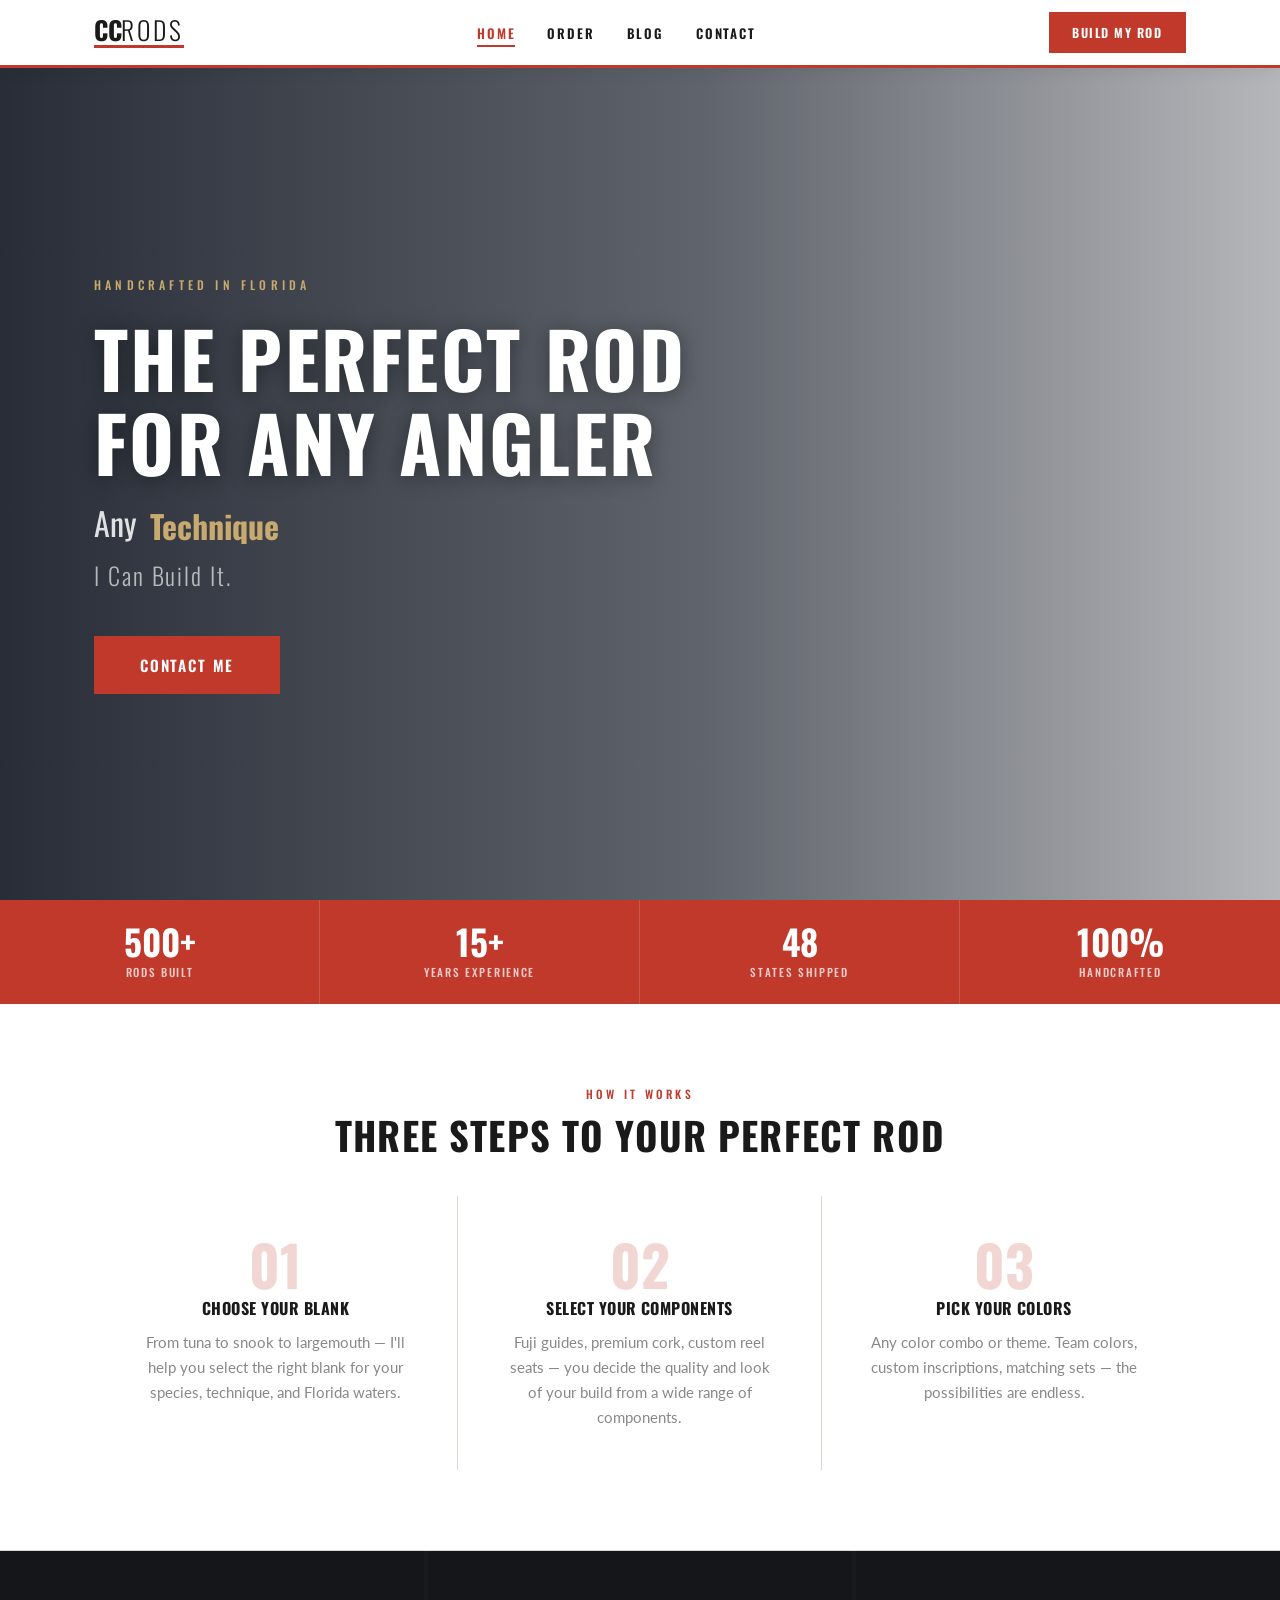
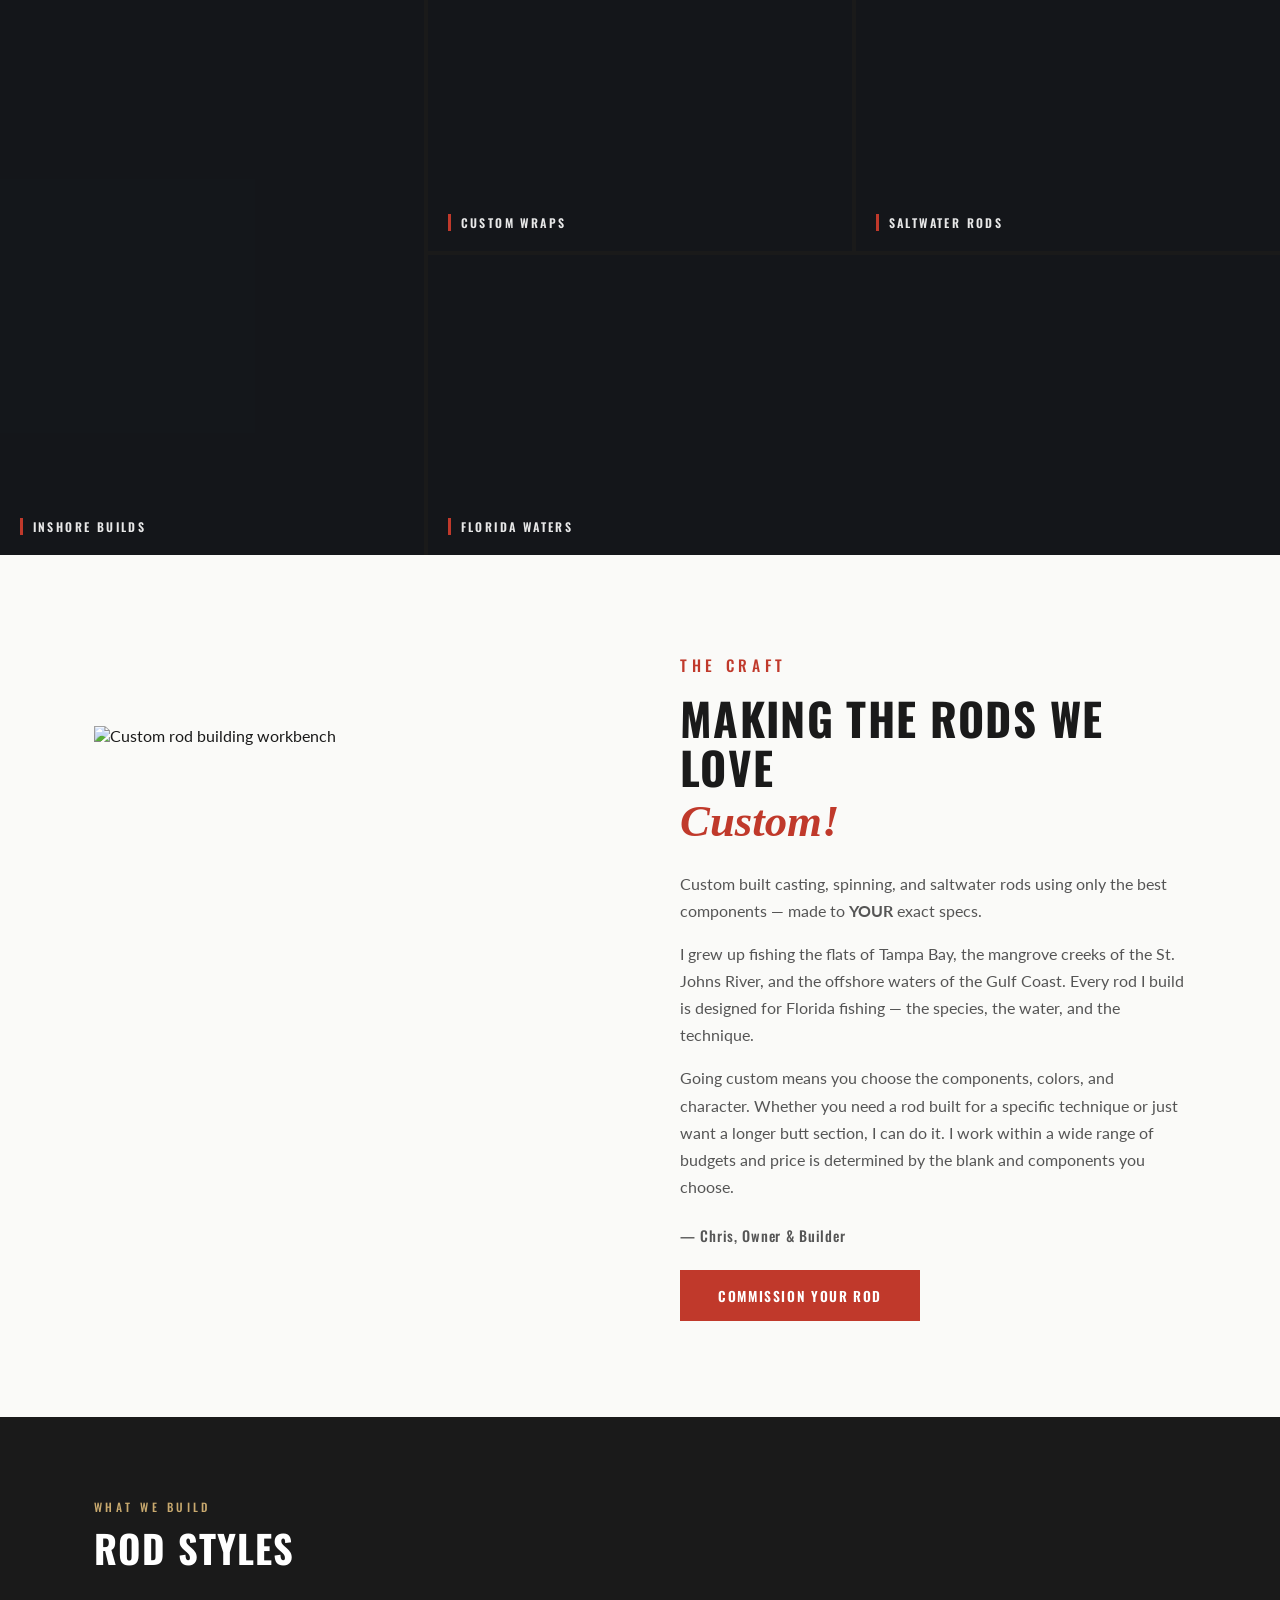
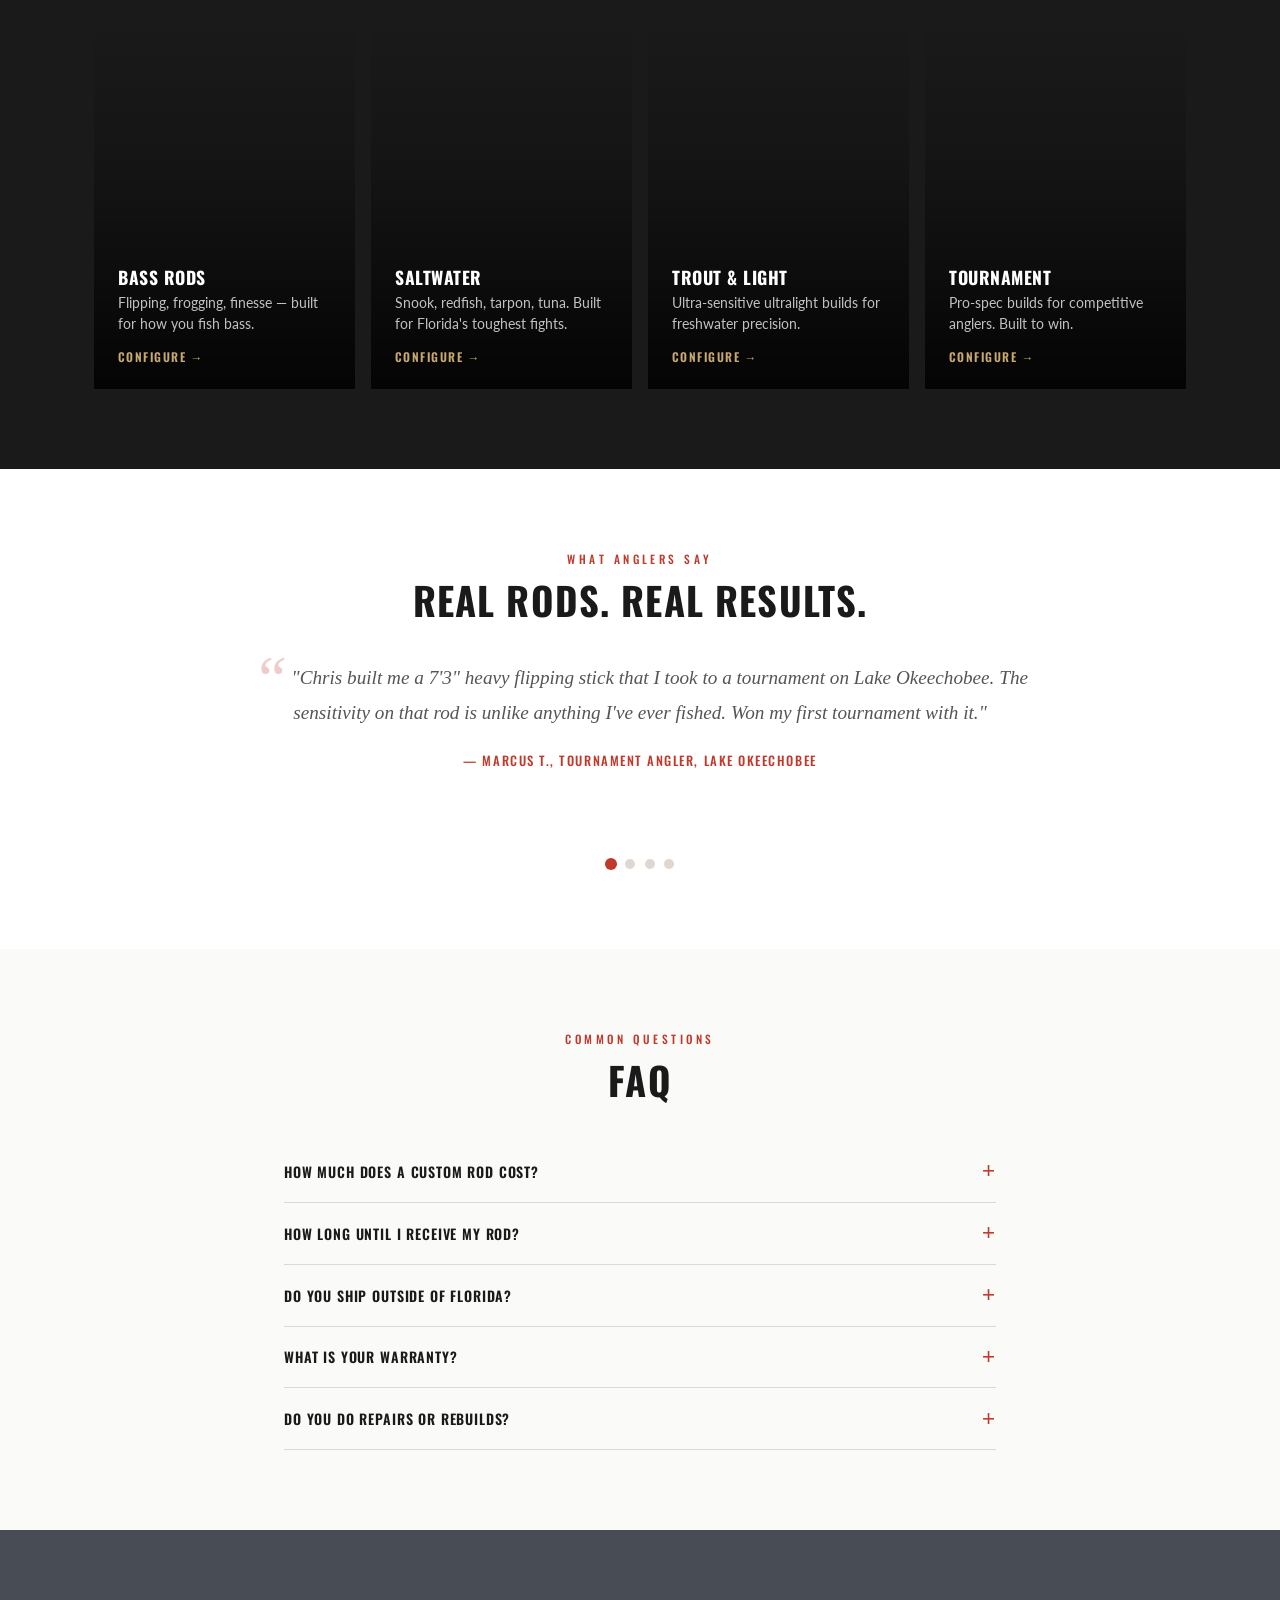
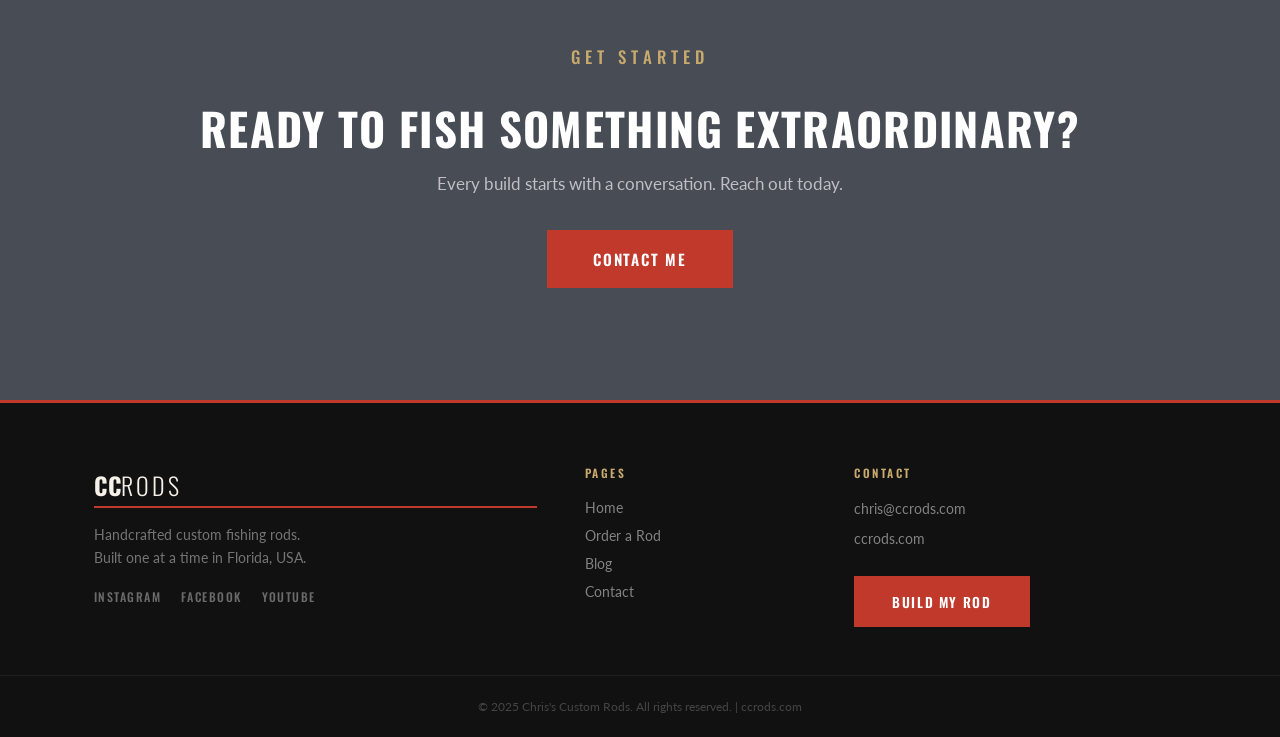
==== commit 0a3b03c6: "v3 real photos fixed nav" ====
--- a/index.html
+++ b/index.html
@@ -4,26 +4,19 @@
   <meta charset="UTF-8"/>
   <meta name="viewport" content="width=device-width, initial-scale=1.0"/>
   <title>Chris's Custom Rods | Handcrafted Fishing Rods — Florida</title>
-  <meta name="description" content="Handcrafted custom fishing rods built in Florida. Tournament-grade performance, artisan craftsmanship. Every rod built to your exact specs."/>
+  <meta name="description" content="Handcrafted custom fishing rods built in Florida. Tournament-grade performance, artisan craftsmanship."/>
   <link rel="preconnect" href="https://fonts.googleapis.com"/>
-  <link href="https://fonts.googleapis.com/css2?family=Oswald:wght@300;400;500;600;700&family=Lato:wght@300;400;700&family=Playfair+Display:ital,wght@1,700&display=swap" rel="stylesheet"/>
+  <link rel="preconnect" href="https://fonts.gstatic.com" crossorigin/>
+  <link href="https://fonts.googleapis.com/css2?family=Oswald:wght@300;400;500;600;700&family=Lato:ital,wght@0,300;0,400;0,700;1,300&display=swap" rel="stylesheet"/>
   <link rel="stylesheet" href="css/style.css"/>
 </head>
 <body>
 
-<!-- NAV -->
 <header class="site-header" id="siteHeader">
   <div class="header-inner">
     <a href="index.html" class="logo-wrap">
-      <!-- SVG Logo Mark -->
-      <svg class="logo-svg" viewBox="0 0 180 54" xmlns="http://www.w3.org/2000/svg">
-        <text x="0" y="40" font-family="Oswald,sans-serif" font-weight="700" font-size="38" letter-spacing="-1" fill="#1a1a1a">CC</text>
-        <text x="54" y="40" font-family="Oswald,sans-serif" font-weight="300" font-size="38" letter-spacing="1" fill="#1a1a1a">RODS</text>
-        <!-- fishing line accent -->
-        <line x1="0" y1="47" x2="178" y2="47" stroke="#c0392b" stroke-width="2.5"/>
-        <!-- hook graphic -->
-        <path d="M170 47 Q178 47 178 54" fill="none" stroke="#c0392b" stroke-width="2.5" stroke-linecap="round"/>
-      </svg>
+      <div class="logo-text">CC<span>RODS</span></div>
+      <div class="logo-line"></div>
     </a>
     <nav class="main-nav">
       <ul>
@@ -39,6 +32,7 @@
     </button>
   </div>
   <div class="mobile-nav" id="mobileNav">
+    <button class="close-nav" id="closeNav">✕</button>
     <ul>
       <li><a href="index.html">Home</a></li>
       <li><a href="order.html">Order</a></li>
@@ -49,330 +43,68 @@
   </div>
 </header>
 
-<!-- HERO -->
+<!-- HERO with real photo -->
 <section class="hero">
-  <!-- SVG water/wave graphic -->
-  <div class="hero-graphic">
-    <svg viewBox="0 0 1400 600" xmlns="http://www.w3.org/2000/svg" preserveAspectRatio="xMidYMid slice">
-      <!-- sky gradient -->
-      <defs>
-        <linearGradient id="skyGrad" x1="0" y1="0" x2="0" y2="1">
-          <stop offset="0%" stop-color="#0a1628"/>
-          <stop offset="60%" stop-color="#1a3a5c"/>
-          <stop offset="100%" stop-color="#2d6a8a"/>
-        </linearGradient>
-        <linearGradient id="waterGrad" x1="0" y1="0" x2="0" y2="1">
-          <stop offset="0%" stop-color="#1d4e6e"/>
-          <stop offset="100%" stop-color="#0d2a3a"/>
-        </linearGradient>
-        <linearGradient id="sunGrad" cx="50%" cy="50%" r="50%" fx="50%" fy="50%" id="sunGrad" gradientUnits="objectBoundingBox">
-          <stop offset="0%" stop-color="#f4a623" stop-opacity="0.9"/>
-          <stop offset="100%" stop-color="#e07b39" stop-opacity="0"/>
-        </linearGradient>
-      </defs>
-      <!-- sky -->
-      <rect width="1400" height="600" fill="url(#skyGrad)"/>
-      <!-- sun glow -->
-      <ellipse cx="700" cy="260" rx="220" ry="180" fill="#f4a623" opacity="0.12"/>
-      <ellipse cx="700" cy="270" rx="120" ry="100" fill="#f8c96e" opacity="0.18"/>
-      <circle cx="700" cy="280" r="55" fill="#fde3a0" opacity="0.6"/>
-      <!-- sun rays -->
-      <g opacity="0.15" stroke="#fde3a0" stroke-width="1">
-        <line x1="700" y1="200" x2="700" y2="120"/>
-        <line x1="700" y1="200" x2="760" y2="130"/>
-        <line x1="700" y1="200" x2="640" y2="130"/>
-        <line x1="700" y1="200" x2="790" y2="165"/>
-        <line x1="700" y1="200" x2="610" y2="165"/>
-        <line x1="700" y1="200" x2="800" y2="210"/>
-        <line x1="700" y1="200" x2="600" y2="210"/>
-      </g>
-      <!-- horizon line -->
-      <rect x="0" y="320" width="1400" height="280" fill="url(#waterGrad)"/>
-      <!-- water shimmer lines -->
-      <g opacity="0.25" stroke="#7ec8e3" stroke-width="1">
-        <line x1="500" y1="340" x2="680" y2="340"/>
-        <line x1="720" y1="340" x2="900" y2="340"/>
-        <line x1="420" y1="355" x2="560" y2="355"/>
-        <line x1="600" y1="355" x2="750" y2="355"/>
-        <line x1="780" y1="355" x2="950" y2="355"/>
-        <line x1="350" y1="372" x2="520" y2="372"/>
-        <line x1="560" y1="372" x2="720" y2="372"/>
-        <line x1="760" y1="372" x2="1020" y2="372"/>
-        <line x1="280" y1="392" x2="480" y2="392"/>
-        <line x1="520" y1="392" x2="700" y2="392"/>
-        <line x1="740" y1="392" x2="1100" y2="392"/>
-      </g>
-      <!-- mangrove silhouettes left -->
-      <g fill="#0a1628" opacity="0.8">
-        <ellipse cx="80" cy="310" rx="70" ry="40"/>
-        <ellipse cx="50" cy="295" rx="45" ry="30"/>
-        <ellipse cx="140" cy="300" rx="55" ry="35"/>
-        <rect x="70" y="310" width="10" height="40"/>
-        <rect x="45" y="295" width="8" height="55"/>
-        <rect x="130" y="300" width="10" height="50"/>
-        <!-- root tangle -->
-        <path d="M55 340 Q65 335 75 345 Q80 330 90 340 Q95 328 105 338" fill="none" stroke="#0a1628" stroke-width="3"/>
-      </g>
-      <!-- mangrove silhouettes right -->
-      <g fill="#0a1628" opacity="0.8">
-        <ellipse cx="1320" cy="308" rx="75" ry="42"/>
-        <ellipse cx="1360" cy="292" rx="50" ry="33"/>
-        <ellipse cx="1260" cy="302" rx="60" ry="36"/>
-        <rect x="1315" y="308" width="10" height="42"/>
-        <rect x="1355" y="292" width="8" height="58"/>
-        <rect x="1255" y="302" width="10" height="48"/>
-        <path d="M1255 345 Q1265 338 1275 348 Q1280 333 1292 342 Q1297 330 1310 340" fill="none" stroke="#0a1628" stroke-width="3"/>
-      </g>
-      <!-- fishing rod silhouette -->
-      <g opacity="0.7">
-        <!-- rod blank -->
-        <line x1="200" y1="180" x2="950" y2="305" stroke="#c8a96e" stroke-width="3.5" stroke-linecap="round"/>
-        <!-- guides -->
-        <circle cx="350" cy="213" r="5" fill="none" stroke="#c8a96e" stroke-width="1.5"/>
-        <circle cx="480" cy="234" r="5" fill="none" stroke="#c8a96e" stroke-width="1.5"/>
-        <circle cx="600" cy="253" r="4" fill="none" stroke="#c8a96e" stroke-width="1.5"/>
-        <circle cx="710" cy="270" r="3.5" fill="none" stroke="#c8a96e" stroke-width="1.5"/>
-        <circle cx="810" cy="284" r="3" fill="none" stroke="#c8a96e" stroke-width="1.5"/>
-        <!-- reel seat area -->
-        <rect x="168" y="175" width="45" height="14" rx="4" fill="#8b6914" opacity="0.9"/>
-        <rect x="185" y="172" width="15" height="5" rx="2" fill="#a07820"/>
-        <!-- handle -->
-        <rect x="130" y="174" width="42" height="16" rx="7" fill="#5c3d1e" opacity="0.9"/>
-        <!-- fishing line -->
-        <path d="M950 305 Q1050 270 1100 280 Q1120 282 1115 295 Q1110 308 1095 305 Q1080 302 1075 315" fill="none" stroke="#ddd" stroke-width="1" opacity="0.6"/>
-      </g>
-      <!-- pelican silhouette -->
-      <g fill="#0a1628" opacity="0.5" transform="translate(1050, 180)">
-        <ellipse cx="0" cy="0" rx="20" ry="10"/>
-        <ellipse cx="-5" cy="-8" rx="10" ry="7"/>
-        <path d="M5 -8 Q20 -12 30 -6 Q28 -2 20 -4 Q15 -2 10 -3" fill="#0a1628"/>
-        <path d="M-30 5 Q-50 -5 -55 -2 Q-52 5 -42 3" fill="#0a1628"/>
-        <path d="M25 5 Q45 -5 50 -3 Q48 5 38 4" fill="#0a1628"/>
-      </g>
-      <!-- Florida state subtle watermark -->
-      <g opacity="0.04" fill="#ffffff">
-        <path d="M680 80 L700 70 L720 80 L720 130 Q730 140 725 155 Q715 165 700 160 Q685 165 675 155 Q670 140 680 130 Z"/>
-      </g>
-    </svg>
-  </div>
-
+  <div class="hero-img" style="background-image:url('https://images.unsplash.com/photo-1544551763-46a013bb70d5?w=1600&q=80')"></div>
+  <div class="hero-overlay"></div>
   <div class="hero-content">
     <p class="hero-eyebrow">Handcrafted in Florida</p>
     <h1 class="hero-title">The Perfect Rod<br/>For Any Angler</h1>
-    <div class="hero-rotator">
-      <span>Any </span>
-      <div class="rotate-wrap">
-        <span class="rotate-word active">Species</span>
-        <span class="rotate-word">Technique</span>
-        <span class="rotate-word">Skill Level</span>
-      </div>
+    <div class="hero-rotator-line">
+      Any&nbsp;<span class="rotate-wrap"><span class="rotate-word active">Species</span><span class="rotate-word">Technique</span><span class="rotate-word">Skill Level</span></span>
     </div>
     <p class="hero-tagline">I Can Build It.</p>
-    <a href="contact.html" class="btn-red">Contact Me</a>
-  </div>
-  <div class="hero-scroll-hint">↓</div>
-</section>
-
-<!-- 3 STEPS -->
+    <a href="contact.html" class="btn-red large">Contact Me</a>
+  </div>
+</section>
+
+<!-- STATS -->
+<div class="stats-bar">
+  <div class="stat-item"><span class="snum">500+</span><span class="slbl">Rods Built</span></div>
+  <div class="stat-item"><span class="snum">15+</span><span class="slbl">Years Experience</span></div>
+  <div class="stat-item"><span class="snum">48</span><span class="slbl">States Shipped</span></div>
+  <div class="stat-item"><span class="snum">100%</span><span class="slbl">Handcrafted</span></div>
+</div>
+
+<!-- THREE STEPS -->
 <section class="three-steps">
   <div class="container">
+    <p class="section-eyebrow">How It Works</p>
+    <h2 class="section-title">Three Steps to Your Perfect Rod</h2>
     <div class="steps-grid">
       <div class="step-item">
-        <!-- SVG blank icon -->
-        <div class="step-icon">
-          <svg viewBox="0 0 80 80" xmlns="http://www.w3.org/2000/svg">
-            <circle cx="40" cy="40" r="38" fill="#f5f0e8" stroke="#c0392b" stroke-width="2"/>
-            <!-- rod blank -->
-            <line x1="15" y1="62" x2="68" y2="22" stroke="#5c3d1e" stroke-width="4" stroke-linecap="round"/>
-            <!-- tip -->
-            <line x1="64" y1="25" x2="72" y2="18" stroke="#8b6914" stroke-width="2" stroke-linecap="round"/>
-            <!-- handle end -->
-            <rect x="10" y="58" width="14" height="8" rx="4" fill="#5c3d1e"/>
-          </svg>
-        </div>
+        <div class="step-num">01</div>
         <h3>Choose Your Blank</h3>
-        <p>From tuna to snook to largemouth, I'll help you select the perfect blank for your application and Florida waters.</p>
+        <p>From tuna to snook to largemouth — I'll help you select the right blank for your species, technique, and Florida waters.</p>
       </div>
       <div class="step-item">
-        <div class="step-icon">
-          <svg viewBox="0 0 80 80" xmlns="http://www.w3.org/2000/svg">
-            <circle cx="40" cy="40" r="38" fill="#f5f0e8" stroke="#c0392b" stroke-width="2"/>
-            <!-- guide ring -->
-            <circle cx="40" cy="36" r="14" fill="none" stroke="#8b6914" stroke-width="3"/>
-            <circle cx="40" cy="36" r="9" fill="none" stroke="#c0392b" stroke-width="2"/>
-            <!-- guide foot -->
-            <line x1="40" y1="50" x2="40" y2="62" stroke="#5c3d1e" stroke-width="3"/>
-            <line x1="28" y1="62" x2="52" y2="62" stroke="#5c3d1e" stroke-width="3" stroke-linecap="round"/>
-            <!-- reel seat -->
-            <rect x="26" y="56" width="28" height="8" rx="3" fill="#8b6914"/>
-          </svg>
-        </div>
+        <div class="step-num">02</div>
         <h3>Select Your Components</h3>
-        <p>From high-end Fuji hardware to colorful wraps — you decide the quality and look of your custom build.</p>
+        <p>Fuji guides, premium cork, custom reel seats — you decide the quality and look of your build from a wide range of components.</p>
       </div>
       <div class="step-item">
-        <div class="step-icon">
-          <svg viewBox="0 0 80 80" xmlns="http://www.w3.org/2000/svg">
-            <circle cx="40" cy="40" r="38" fill="#f5f0e8" stroke="#c0392b" stroke-width="2"/>
-            <!-- color palette -->
-            <circle cx="28" cy="38" r="9" fill="#c0392b"/>
-            <circle cx="40" cy="30" r="9" fill="#2980b9"/>
-            <circle cx="52" cy="38" r="9" fill="#27ae60"/>
-            <circle cx="40" cy="50" r="9" fill="#f39c12"/>
-            <!-- center overlap -->
-            <circle cx="40" cy="40" r="6" fill="#1a1a1a" opacity="0.15"/>
-            <!-- check -->
-            <polyline points="36,40 39,43 44,37" fill="none" stroke="white" stroke-width="2" stroke-linecap="round" stroke-linejoin="round"/>
-          </svg>
-        </div>
+        <div class="step-num">03</div>
         <h3>Pick Your Colors</h3>
-        <p>Choose any color combo or theme. I can even build it to match your favorite team or Florida colors.</p>
-      </div>
-    </div>
-  </div>
-</section>
-
-<!-- PHOTO GRID (SVG illustrations) -->
+        <p>Any color combo or theme. Team colors, custom inscriptions, matching sets — the possibilities are endless.</p>
+      </div>
+    </div>
+  </div>
+</section>
+
+<!-- PHOTO GALLERY -->
 <section class="gallery-section">
   <div class="gallery-grid">
-    <div class="gallery-item gi-tall">
-      <svg viewBox="0 0 400 600" xmlns="http://www.w3.org/2000/svg">
-        <defs>
-          <linearGradient id="g1" x1="0" y1="0" x2="0" y2="1">
-            <stop offset="0%" stop-color="#0d2a3a"/>
-            <stop offset="100%" stop-color="#1d5c3a"/>
-          </linearGradient>
-        </defs>
-        <rect width="400" height="600" fill="url(#g1)"/>
-        <!-- redfish silhouette -->
-        <g transform="translate(200,320) scale(1.4)">
-          <ellipse cx="0" cy="0" rx="90" ry="30" fill="#c8730a" opacity="0.85"/>
-          <ellipse cx="-20" cy="0" rx="75" ry="25" fill="#d4820b"/>
-          <!-- tail -->
-          <path d="M85 0 Q105 -25 115 0 Q105 25 85 0" fill="#c8730a"/>
-          <!-- dorsal fin -->
-          <path d="M-20 -25 Q0 -50 30 -30 Q10 -25 -20 -25" fill="#b86909"/>
-          <!-- eye -->
-          <circle cx="-65" cy="-5" r="6" fill="#1a1a1a"/>
-          <circle cx="-63" cy="-7" r="2" fill="white"/>
-          <!-- spot -->
-          <circle cx="60" cy="5" r="12" fill="#8b4000" opacity="0.8"/>
-          <circle cx="60" cy="5" r="7" fill="#1a1a1a" opacity="0.6"/>
-        </g>
-        <!-- water line -->
-        <path d="M0 400 Q100 388 200 395 Q300 402 400 390 L400 600 L0 600 Z" fill="#0a1e28" opacity="0.6"/>
-        <!-- label -->
-        <text x="200" y="560" font-family="Oswald,sans-serif" font-size="16" fill="rgba(255,255,255,0.7)" text-anchor="middle" letter-spacing="3">REDFISH</text>
-      </svg>
-    </div>
-    <div class="gallery-item gi-sq">
-      <svg viewBox="0 0 400 400" xmlns="http://www.w3.org/2000/svg">
-        <defs>
-          <linearGradient id="g2" x1="0" y1="0" x2="0" y2="1">
-            <stop offset="0%" stop-color="#1a2a1a"/>
-            <stop offset="100%" stop-color="#0d1e0d"/>
-          </linearGradient>
-        </defs>
-        <rect width="400" height="400" fill="url(#g2)"/>
-        <!-- bass -->
-        <g transform="translate(200,200)">
-          <ellipse cx="0" cy="0" rx="100" ry="38" fill="#3d5c1e"/>
-          <ellipse cx="-15" cy="0" rx="85" ry="32" fill="#4a6e22"/>
-          <!-- stripes -->
-          <ellipse cx="-10" cy="12" rx="70" ry="8" fill="#2a4010" opacity="0.5"/>
-          <!-- tail -->
-          <path d="M95 0 Q120 -30 130 0 Q120 30 95 0" fill="#3d5c1e"/>
-          <!-- dorsal fin -->
-          <path d="M-30 -32 Q-10 -58 30 -40 Q10 -32 -30 -32" fill="#2d4a18"/>
-          <path d="M30 -32 Q50 -50 70 -35 Q55 -28 30 -32" fill="#2d4a18"/>
-          <!-- mouth -->
-          <path d="M-90 -5 Q-100 0 -90 5" fill="none" stroke="#1a2a0a" stroke-width="3" stroke-linecap="round"/>
-          <!-- eye -->
-          <circle cx="-78" cy="-8" r="8" fill="#c8a000"/>
-          <circle cx="-76" cy="-9" r="4" fill="#1a1a1a"/>
-          <circle cx="-74" cy="-11" r="1.5" fill="white"/>
-        </g>
-        <text x="200" y="375" font-family="Oswald,sans-serif" font-size="15" fill="rgba(255,255,255,0.65)" text-anchor="middle" letter-spacing="3">LARGEMOUTH BASS</text>
-      </svg>
-    </div>
-    <div class="gallery-item gi-sq">
-      <svg viewBox="0 0 400 400" xmlns="http://www.w3.org/2000/svg">
-        <defs>
-          <linearGradient id="g3" x1="0" y1="0" x2="1" y2="1">
-            <stop offset="0%" stop-color="#1a0a2e"/>
-            <stop offset="100%" stop-color="#0d1e3a"/>
-          </linearGradient>
-        </defs>
-        <rect width="400" height="400" fill="url(#g3)"/>
-        <!-- rod wrap detail closeup illustration -->
-        <!-- rod blank tube -->
-        <rect x="60" y="160" width="280" height="28" rx="14" fill="#3a2a1a"/>
-        <!-- wrap sections -->
-        <rect x="80" y="162" width="30" height="24" rx="2" fill="#c0392b"/>
-        <rect x="112" y="162" width="6" height="24" fill="#f4a623"/>
-        <rect x="120" y="162" width="30" height="24" rx="2" fill="#2980b9"/>
-        <rect x="152" y="162" width="6" height="24" fill="#f4a623"/>
-        <rect x="160" y="162" width="30" height="24" rx="2" fill="#c0392b"/>
-        <rect x="192" y="162" width="6" height="24" fill="#f4a623"/>
-        <rect x="200" y="162" width="20" height="24" rx="2" fill="#1a1a1a"/>
-        <!-- guide ring -->
-        <circle cx="270" cy="174" r="26" fill="none" stroke="#8b6914" stroke-width="4"/>
-        <circle cx="270" cy="174" r="18" fill="none" stroke="#c8a96e" stroke-width="2"/>
-        <circle cx="270" cy="174" r="10" fill="none" stroke="#aaa" stroke-width="1.5"/>
-        <!-- guide foot -->
-        <line x1="250" y1="174" x2="235" y2="174" stroke="#8b6914" stroke-width="3"/>
-        <line x1="290" y1="174" x2="305" y2="174" stroke="#8b6914" stroke-width="3"/>
-        <!-- thread wrapping at foot -->
-        <rect x="228" y="162" width="12" height="24" rx="2" fill="#c0392b"/>
-        <rect x="300" y="162" width="12" height="24" rx="2" fill="#c0392b"/>
-        <!-- epoxy sheen -->
-        <rect x="60" y="163" width="280" height="6" rx="3" fill="rgba(255,255,255,0.08)"/>
-        <text x="200" y="250" font-family="Oswald,sans-serif" font-size="15" fill="rgba(255,255,255,0.65)" text-anchor="middle" letter-spacing="3">CUSTOM WRAPS</text>
-      </svg>
-    </div>
-    <div class="gallery-item gi-wide">
-      <svg viewBox="0 0 800 400" xmlns="http://www.w3.org/2000/svg">
-        <defs>
-          <linearGradient id="g4" x1="0" y1="0" x2="0" y2="1">
-            <stop offset="0%" stop-color="#0a1428"/>
-            <stop offset="100%" stop-color="#1a3a5c"/>
-          </linearGradient>
-        </defs>
-        <rect width="800" height="400" fill="url(#g4)"/>
-        <!-- florida sunset water scene -->
-        <!-- sun -->
-        <circle cx="400" cy="180" r="55" fill="#f4a623" opacity="0.85"/>
-        <ellipse cx="400" cy="180" rx="90" ry="70" fill="#f4a623" opacity="0.15"/>
-        <!-- sun reflection on water -->
-        <ellipse cx="400" cy="330" rx="60" ry="18" fill="#f4a623" opacity="0.4"/>
-        <rect x="390" y="248" width="20" height="80" fill="#f4a623" opacity="0.25"/>
-        <!-- horizon -->
-        <rect x="0" y="248" width="800" height="160" fill="#0d2840" opacity="0.8"/>
-        <!-- water ripples -->
-        <ellipse cx="400" cy="270" rx="200" ry="8" fill="none" stroke="#7ec8e3" stroke-width="1" opacity="0.3"/>
-        <ellipse cx="400" cy="290" rx="280" ry="10" fill="none" stroke="#7ec8e3" stroke-width="1" opacity="0.2"/>
-        <ellipse cx="400" cy="315" rx="350" ry="12" fill="none" stroke="#7ec8e3" stroke-width="1" opacity="0.15"/>
-        <!-- palm silhouettes -->
-        <g fill="#050e1a">
-          <!-- left palm -->
-          <rect x="100" y="180" width="8" height="120"/>
-          <path d="M104 185 Q80 150 50 145 Q70 165 85 175 Q60 155 40 158 Q65 172 82 178"/>
-          <path d="M104 185 Q90 145 100 115 Q100 140 108 160"/>
-          <path d="M104 185 Q125 148 155 142 Q132 162 118 172 Q142 155 160 156 Q135 170 120 178"/>
-          <!-- right palm -->
-          <rect x="690" y="170" width="8" height="130"/>
-          <path d="M694 175 Q670 140 640 135 Q660 155 675 165 Q650 145 630 148 Q655 162 672 168"/>
-          <path d="M694 175 Q680 135 690 105 Q690 130 698 150"/>
-          <path d="M694 175 Q715 138 745 132 Q722 152 708 162 Q732 145 750 146 Q725 160 710 168"/>
-        </g>
-        <!-- boat silhouette -->
-        <g fill="#050e1a" transform="translate(350, 240)">
-          <path d="M-40 0 Q-35 -12 35 -12 Q40 0 -40 0 Z"/>
-          <rect x="-5" y="-28" width="4" height="18"/>
-          <path d="M-1 -28 L20 -20 L-1 -16 Z" fill="#050e1a"/>
-        </g>
-        <text x="400" y="385" font-family="Oswald,sans-serif" font-size="15" fill="rgba(255,255,255,0.5)" text-anchor="middle" letter-spacing="4">FLORIDA WATERS</text>
-      </svg>
+    <div class="gallery-item gi-tall" style="background-image:url('https://images.unsplash.com/photo-1521651201144-634f700b36ef?w=800&q=80')">
+      <div class="gal-label">Inshore Builds</div>
+    </div>
+    <div class="gallery-item gi-sq" style="background-image:url('https://images.unsplash.com/photo-1500505777927-76a426eaeb1f?w=800&q=80')">
+      <div class="gal-label">Custom Wraps</div>
+    </div>
+    <div class="gallery-item gi-sq" style="background-image:url('https://images.unsplash.com/photo-1584646098378-0f5d5f469a3b?w=800&q=80')">
+      <div class="gal-label">Saltwater Rods</div>
+    </div>
+    <div class="gallery-item gi-wide" style="background-image:url('https://images.unsplash.com/photo-1559827260-dc66d52bef19?w=1200&q=80')">
+      <div class="gal-label">Florida Waters</div>
     </div>
   </div>
 </section>
@@ -380,105 +112,57 @@
 <!-- ABOUT -->
 <section class="about-section">
   <div class="container about-grid">
+    <div class="about-img-wrap">
+      <img src="https://images.unsplash.com/photo-1606107557195-0e29a4b5b4aa?w=700&q=80" alt="Custom rod building workbench" loading="lazy"/>
+    </div>
     <div class="about-text">
-      <h2>Taking the rods we all know and love<br/>and making them <em>CUSTOM!</em></h2>
-      <p>Custom built casting, spinning, and saltwater rods using only the best components — made to <strong>YOUR</strong> specs.</p>
-      <p>Going custom means you choose the components, colors, and character. Whether you need a rod built for a specific technique or just want a longer butt section, I can do it. The possibilities are endless.</p>
-      <p>I handcraft every rod right here in <strong>Florida</strong>. From the flats of Tampa Bay to the backwaters of the St. Johns River, I grew up fishing these waters and I build rods that perform in them. It doesn't matter if you're chasing snook in the mangroves, fighting tarpon on the flats, or working offshore for mahi — I build rods that match the mission.</p>
-      <p>I work within a wide range of budgets, and price is determined by the blank and components you choose.</p>
+      <p class="section-eyebrow">The Craft</p>
+      <h2>Making the Rods We Love<br/><em>Custom!</em></h2>
+      <p>Custom built casting, spinning, and saltwater rods using only the best components — made to <strong>YOUR</strong> exact specs.</p>
+      <p>I grew up fishing the flats of Tampa Bay, the mangrove creeks of the St. Johns River, and the offshore waters of the Gulf Coast. Every rod I build is designed for Florida fishing — the species, the water, and the technique.</p>
+      <p>Going custom means you choose the components, colors, and character. Whether you need a rod built for a specific technique or just want a longer butt section, I can do it. I work within a wide range of budgets and price is determined by the blank and components you choose.</p>
       <div class="about-sig">
-        <svg viewBox="0 0 160 50" xmlns="http://www.w3.org/2000/svg" class="sig-svg">
-          <path d="M10 35 Q30 10 50 30 Q60 38 70 25 Q80 12 95 28 Q108 40 120 22 Q132 8 148 32" fill="none" stroke="#c0392b" stroke-width="2.5" stroke-linecap="round" stroke-linejoin="round"/>
-        </svg>
-        <span>Chris — Owner &amp; Builder</span>
-      </div>
-    </div>
-    <div class="about-visual">
-      <!-- Workbench SVG illustration -->
-      <svg viewBox="0 0 420 480" xmlns="http://www.w3.org/2000/svg" class="workbench-svg">
-        <defs>
-          <linearGradient id="woodGrad" x1="0" y1="0" x2="0" y2="1">
-            <stop offset="0%" stop-color="#8b5e3c"/>
-            <stop offset="100%" stop-color="#5c3d1e"/>
-          </linearGradient>
-        </defs>
-        <!-- bench top -->
-        <rect x="20" y="200" width="380" height="24" rx="3" fill="url(#woodGrad)"/>
-        <rect x="20" y="202" width="380" height="4" fill="rgba(255,255,255,0.1)"/>
-        <!-- wood grain lines -->
-        <line x1="60" y1="202" x2="60" y2="222" stroke="rgba(0,0,0,0.1)" stroke-width="1"/>
-        <line x1="130" y1="202" x2="130" y2="222" stroke="rgba(0,0,0,0.1)" stroke-width="1"/>
-        <line x1="220" y1="202" x2="220" y2="222" stroke="rgba(0,0,0,0.1)" stroke-width="1"/>
-        <line x1="310" y1="202" x2="310" y2="222" stroke="rgba(0,0,0,0.1)" stroke-width="1"/>
-        <line x1="370" y1="202" x2="370" y2="222" stroke="rgba(0,0,0,0.1)" stroke-width="1"/>
-        <!-- bench legs -->
-        <rect x="40" y="224" width="16" height="220" rx="2" fill="#4a2e12"/>
-        <rect x="360" y="224" width="16" height="220" rx="2" fill="#4a2e12"/>
-        <!-- bench shelf -->
-        <rect x="20" y="340" width="380" height="16" rx="2" fill="#6b4820"/>
-        <!-- rod on bench -->
-        <line x1="30" y1="198" x2="395" y2="188" stroke="#c8a96e" stroke-width="6" stroke-linecap="round"/>
-        <!-- rod guides on bench rod -->
-        <g stroke="#8b6914" stroke-width="2" fill="none">
-          <circle cx="120" cy="193" r="9"/>
-          <circle cx="200" cy="191" r="8"/>
-          <circle cx="270" cy="190" r="7"/>
-          <circle cx="330" cy="189" r="6"/>
-          <circle cx="378" cy="188" r="5"/>
-        </g>
-        <!-- reel seat area -->
-        <rect x="42" y="191" width="50" height="14" rx="5" fill="#8b6914"/>
-        <rect x="56" y="188" width="20" height="6" rx="2" fill="#a07820"/>
-        <!-- cork handle -->
-        <rect x="28" y="190" width="38" height="16" rx="7" fill="#d4a574"/>
-        <!-- thread wrapping spools on shelf -->
-        <g transform="translate(0, 345)">
-          <rect x="50" y="-8" width="16" height="16" rx="8" fill="#c0392b"/>
-          <rect x="54" y="-12" width="8" height="6" rx="1" fill="#8b2010"/>
-          <rect x="54" y="8" width="8" height="6" rx="1" fill="#8b2010"/>
-          <rect x="80" y="-8" width="16" height="16" rx="8" fill="#2980b9"/>
-          <rect x="84" y="-12" width="8" height="6" rx="1" fill="#1a5c8b"/>
-          <rect x="84" y="8" width="8" height="6" rx="1" fill="#1a5c8b"/>
-          <rect x="110" y="-8" width="16" height="16" rx="8" fill="#27ae60"/>
-          <rect x="140" y="-8" width="16" height="16" rx="8" fill="#f39c12"/>
-          <rect x="170" y="-8" width="16" height="16" rx="8" fill="#8e44ad"/>
-          <rect x="200" y="-8" width="16" height="16" rx="8" fill="#1abc9c"/>
-        </g>
-        <!-- epoxy cup -->
-        <path d="M310 332 Q308 345 312 355 Q320 358 328 355 Q332 345 330 332 Z" fill="#d4c49a" opacity="0.7"/>
-        <rect x="305" y="330" width="30" height="6" rx="2" fill="#8b6914"/>
-        <!-- brush -->
-        <line x1="355" y1="195" x2="355" y2="330" stroke="#5c3d1e" stroke-width="4" stroke-linecap="round"/>
-        <rect x="348" y="310" width="14" height="22" rx="3" fill="#c8a96e"/>
-        <path d="M348 332 Q355 342 362 332" fill="#e8d5b0"/>
-        <!-- labels -->
-        <text x="210" y="468" font-family="Oswald,sans-serif" font-size="13" fill="#8b6914" text-anchor="middle" letter-spacing="2" opacity="0.7">THE WORKSHOP</text>
-      </svg>
-    </div>
-  </div>
-</section>
-
-<!-- STATS -->
-<section class="stats-band">
-  <div class="container stats-inner">
-    <div class="stat-block">
-      <span class="stat-num" data-target="500">0</span><span class="stat-suffix">+</span>
-      <span class="stat-label">Custom Rods Built</span>
-    </div>
-    <div class="stat-divider"></div>
-    <div class="stat-block">
-      <span class="stat-num" data-target="15">0</span><span class="stat-suffix">+</span>
-      <span class="stat-label">Years Experience</span>
-    </div>
-    <div class="stat-divider"></div>
-    <div class="stat-block">
-      <span class="stat-num" data-target="48">0</span><span class="stat-suffix"></span>
-      <span class="stat-label">States Shipped</span>
-    </div>
-    <div class="stat-divider"></div>
-    <div class="stat-block">
-      <span class="stat-num" data-target="100">0</span><span class="stat-suffix">%</span>
-      <span class="stat-label">Handcrafted</span>
+        <span>— Chris, Owner &amp; Builder</span>
+      </div>
+      <a href="order.html" class="btn-red" style="margin-top:1.5rem;display:inline-block;">Commission Your Rod</a>
+    </div>
+  </div>
+</section>
+
+<!-- ROD TYPES -->
+<section class="rod-types dark-section">
+  <div class="container">
+    <p class="section-eyebrow light">What We Build</p>
+    <h2 class="section-title light">Rod Styles</h2>
+    <div class="rod-grid">
+      <div class="rod-card" style="background-image:url('https://images.unsplash.com/photo-1543852786-1cf6624b9987?w=600&q=80')">
+        <div class="rod-card-overlay">
+          <h3>Bass Rods</h3>
+          <p>Flipping, frogging, finesse — built for how you fish bass.</p>
+          <a href="order.html" class="rod-link">Configure →</a>
+        </div>
+      </div>
+      <div class="rod-card" style="background-image:url('https://images.unsplash.com/photo-1591025207163-942350e47db2?w=600&q=80')">
+        <div class="rod-card-overlay">
+          <h3>Saltwater</h3>
+          <p>Snook, redfish, tarpon, tuna. Built for Florida's toughest fights.</p>
+          <a href="order.html" class="rod-link">Configure →</a>
+        </div>
+      </div>
+      <div class="rod-card" style="background-image:url('https://images.unsplash.com/photo-1516802273409-68526ee1bdd6?w=600&q=80')">
+        <div class="rod-card-overlay">
+          <h3>Trout &amp; Light</h3>
+          <p>Ultra-sensitive ultralight builds for freshwater precision.</p>
+          <a href="order.html" class="rod-link">Configure →</a>
+        </div>
+      </div>
+      <div class="rod-card" style="background-image:url('https://images.unsplash.com/photo-1544551763-77ef2d0cfc6c?w=600&q=80')">
+        <div class="rod-card-overlay">
+          <h3>Tournament</h3>
+          <p>Pro-spec builds for competitive anglers. Built to win.</p>
+          <a href="order.html" class="rod-link">Configure →</a>
+        </div>
+      </div>
     </div>
   </div>
 </section>
@@ -486,7 +170,8 @@
 <!-- TESTIMONIALS -->
 <section class="testimonials">
   <div class="container">
-    <h2 class="section-title">What Anglers Say</h2>
+    <p class="section-eyebrow">What Anglers Say</p>
+    <h2 class="section-title">Real Rods. Real Results.</h2>
     <div class="testi-slider" id="testiSlider">
       <div class="testi-slide active">
         <blockquote>"Chris built me a 7'3" heavy flipping stick that I took to a tournament on Lake Okeechobee. The sensitivity on that rod is unlike anything I've ever fished. Won my first tournament with it."</blockquote>
@@ -497,7 +182,7 @@
         <cite>— Dana S., Fishing Guide, Tampa Bay</cite>
       </div>
       <div class="testi-slide">
-        <blockquote>"Ordered a matched pair of rods — Chris called me to talk through the build for 20 minutes before he ever touched a blank. They arrived perfectly built and fish even better than I expected."</blockquote>
+        <blockquote>"Ordered a matched pair of rods — Chris called me to talk through the build for 20 minutes. They arrived perfectly built and fish even better than I expected."</blockquote>
         <cite>— Jeff R., Angler, St. Johns River</cite>
       </div>
       <div class="testi-slide">
@@ -517,11 +202,12 @@
 <!-- FAQ -->
 <section class="faq-section">
   <div class="container faq-inner">
+    <p class="section-eyebrow">Common Questions</p>
     <h2 class="section-title">FAQ</h2>
     <div class="faq-list">
       <div class="faq-item">
         <button class="faq-q">How much does a custom rod cost? <span>+</span></button>
-        <div class="faq-a"><p>Price depends on your blank and component choices. Entry builds start around $175, mid-grade builds from $275, and premium/tournament builds from $400. Chris provides an exact quote before any work begins.</p></div>
+        <div class="faq-a"><p>Price depends on your blank and component choices. Entry builds start around $175, mid-grade from $275, and premium/tournament builds from $400. Chris provides an exact quote before any work begins.</p></div>
       </div>
       <div class="faq-item">
         <button class="faq-q">How long until I receive my rod? <span>+</span></button>
@@ -533,7 +219,7 @@
       </div>
       <div class="faq-item">
         <button class="faq-q">What is your warranty? <span>+</span></button>
-        <div class="faq-a"><p>Lifetime craftsmanship guarantee on all builds. Any defect in wraps, guides, or handle construction — Chris makes it right. Blank manufacturer warranties also apply.</p></div>
+        <div class="faq-a"><p>Lifetime craftsmanship guarantee on all builds. Any defect in wraps, guides, or handle construction — Chris makes it right.</p></div>
       </div>
       <div class="faq-item">
         <button class="faq-q">Do you do repairs or rebuilds? <span>+</span></button>
@@ -543,19 +229,12 @@
   </div>
 </section>
 
-<!-- CONTACT CTA -->
-<section class="cta-section">
-  <div class="container center">
-    <!-- Florida outline SVG -->
-    <div class="florida-graphic">
-      <svg viewBox="0 0 140 160" xmlns="http://www.w3.org/2000/svg" class="fl-svg">
-        <path d="M40 10 L95 10 L100 15 L105 40 L108 70 L112 95 L118 115 L120 130 Q118 148 110 155 Q102 162 95 155 Q88 148 86 138 Q84 128 80 135 Q76 142 70 148 Q62 154 55 148 Q48 142 46 132 L44 118 L42 100 L36 80 L30 60 L28 35 L32 15 Z" fill="none" stroke="#c0392b" stroke-width="2.5" stroke-linejoin="round"/>
-        <!-- star for location -->
-        <circle cx="75" cy="60" r="5" fill="#c0392b"/>
-        <text x="75" y="85" font-family="Oswald,sans-serif" font-size="9" fill="#c0392b" text-anchor="middle" letter-spacing="1">FLORIDA</text>
-      </svg>
-    </div>
-    <h2>Ready to Fish Something<br/>Extraordinary?</h2>
+<!-- CTA BANNER -->
+<section class="cta-banner" style="background-image:url('https://images.unsplash.com/photo-1484291470158-b8f8d608850d?w=1400&q=80')">
+  <div class="cta-overlay"></div>
+  <div class="container center cta-content">
+    <p class="section-eyebrow light">Get Started</p>
+    <h2>Ready to Fish Something Extraordinary?</h2>
     <p>Every build starts with a conversation. Reach out today.</p>
     <a href="contact.html" class="btn-red large">Contact Me</a>
   </div>
@@ -565,12 +244,8 @@
 <footer class="site-footer">
   <div class="container footer-grid">
     <div class="footer-brand">
-      <svg class="logo-svg footer-logo" viewBox="0 0 180 54" xmlns="http://www.w3.org/2000/svg">
-        <text x="0" y="40" font-family="Oswald,sans-serif" font-weight="700" font-size="38" letter-spacing="-1" fill="#f5f0e8">CC</text>
-        <text x="54" y="40" font-family="Oswald,sans-serif" font-weight="300" font-size="38" letter-spacing="1" fill="#f5f0e8">RODS</text>
-        <line x1="0" y1="47" x2="178" y2="47" stroke="#c0392b" stroke-width="2.5"/>
-        <path d="M170 47 Q178 47 178 54" fill="none" stroke="#c0392b" stroke-width="2.5" stroke-linecap="round"/>
-      </svg>
+      <div class="footer-logo-text">CC<span>RODS</span></div>
+      <div class="footer-logo-line"></div>
       <p>Handcrafted custom fishing rods.<br/>Built one at a time in Florida, USA.</p>
       <div class="footer-social">
         <a href="#">Instagram</a>
--- a/css/style.css
+++ b/css/style.css
@@ -1,481 +1,290 @@
-/* ============================================================
-   CCRODS.COM — Chrome Seeker-inspired stylesheet
-   Clean, bold, white-based with red accents + Florida fishing
-   ============================================================ */
-
+/* CCRODS.COM — Clean Chrome Seeker-inspired stylesheet */
 :root {
-  --red:       #c0392b;
-  --red-dark:  #922b21;
-  --red-light: #e74c3c;
-  --gold:      #8b6914;
-  --tan:       #c8a96e;
-  --dark:      #1a1a1a;
-  --mid:       #444;
-  --light:     #888;
-  --cream:     #f5f0e8;
-  --white:     #ffffff;
-  --border:    #e8e0d4;
-  --bg-light:  #fafaf8;
-  --ff-head:   'Oswald', sans-serif;
-  --ff-body:   'Lato', sans-serif;
-  --ff-italic: 'Playfair Display', serif;
-  --nav-h:     72px;
-  --max-w:     1140px;
-}
-
+  --red: #c0392b;
+  --red-dark: #922b21;
+  --gold: #8b6914;
+  --tan: #c8a96e;
+  --dark: #1a1a1a;
+  --mid: #555;
+  --light: #888;
+  --cream: #f5f0e8;
+  --white: #fff;
+  --border: #e0d8d0;
+  --bg: #fafaf8;
+  --ff-head: 'Oswald', Arial Narrow, sans-serif;
+  --ff-body: 'Lato', Arial, sans-serif;
+  --nav-h: 68px;
+  --max-w: 1140px;
+}
 *,*::before,*::after{box-sizing:border-box;margin:0;padding:0}
 html{scroll-behavior:smooth}
 body{font-family:var(--ff-body);color:var(--dark);background:var(--white);overflow-x:hidden}
 a{text-decoration:none;color:inherit}
 ul{list-style:none}
-img{max-width:100%;display:block}
-h1,h2,h3,h4{font-family:var(--ff-head);line-height:1.15;font-weight:700}
-h1{font-size:clamp(2.4rem,5vw,4.2rem)}
-h2{font-size:clamp(1.8rem,3vw,2.8rem)}
-h3{font-size:1.25rem}
-em{font-family:var(--ff-italic);font-style:italic;color:var(--red)}
-strong{font-weight:700}
+img{max-width:100%;display:block;height:auto}
+h1,h2,h3,h4{font-family:var(--ff-head);line-height:1.1;font-weight:700;text-transform:uppercase;letter-spacing:0.03em}
+h1{font-size:clamp(2.6rem,6vw,5rem)}
+h2{font-size:clamp(1.8rem,3.5vw,2.8rem)}
+h3{font-size:1.2rem}
+em{font-style:italic;color:var(--red);text-transform:none;font-family:Georgia,serif;letter-spacing:0}
 p{line-height:1.75;color:var(--mid)}
 .container{max-width:var(--max-w);margin:0 auto;padding:0 1.5rem}
 .center{text-align:center}
-.section-title{text-align:center;font-size:clamp(1.8rem,3vw,2.4rem);margin-bottom:2.5rem;text-transform:uppercase;letter-spacing:0.05em}
+.section-eyebrow{font-family:var(--ff-head);font-size:0.72rem;font-weight:500;letter-spacing:0.3em;text-transform:uppercase;color:var(--red);display:block;margin-bottom:0.6rem}
+.section-eyebrow.light{color:var(--tan)}
+.section-title{font-size:clamp(1.7rem,3vw,2.4rem);margin-bottom:2.5rem}
+.section-title.light{color:var(--white)}
 
 /* BUTTONS */
-.btn-red{
-  display:inline-block;
-  background:var(--red);
-  color:var(--white);
-  font-family:var(--ff-head);
-  font-weight:600;
-  font-size:0.9rem;
-  letter-spacing:0.1em;
-  text-transform:uppercase;
-  padding:0.85rem 2.25rem;
-  border:2px solid var(--red);
-  transition:background .2s,transform .15s;
-  cursor:pointer;
-}
+.btn-red{display:inline-block;background:var(--red);color:var(--white);font-family:var(--ff-head);font-weight:600;font-size:0.85rem;letter-spacing:0.12em;text-transform:uppercase;padding:0.85rem 2.25rem;border:2px solid var(--red);transition:background .2s,transform .15s;cursor:pointer}
 .btn-red:hover{background:var(--red-dark);border-color:var(--red-dark);transform:translateY(-2px)}
-.btn-red.large{padding:1.1rem 2.75rem;font-size:1rem}
-.btn-outline{
-  display:inline-block;
-  background:transparent;
-  color:var(--dark);
-  font-family:var(--ff-head);
-  font-weight:600;
-  font-size:0.85rem;
-  letter-spacing:0.1em;
-  text-transform:uppercase;
-  padding:0.75rem 2rem;
-  border:2px solid var(--dark);
-  transition:background .2s,color .2s;
-}
-.btn-outline:hover{background:var(--dark);color:var(--white)}
-
-/* ── HEADER ── */
-.site-header{
-  position:fixed;top:0;left:0;right:0;z-index:100;
-  height:var(--nav-h);
-  background:var(--white);
-  border-bottom:3px solid var(--red);
-  box-shadow:0 2px 12px rgba(0,0,0,0.08);
-}
-.header-inner{
-  max-width:var(--max-w);margin:0 auto;
-  height:100%;
-  display:flex;align-items:center;justify-content:space-between;
-  padding:0 1.5rem;
-}
-.logo-svg{height:42px;width:auto;display:block}
-.main-nav ul{display:flex;gap:2.25rem}
-.main-nav a{
-  font-family:var(--ff-head);
-  font-size:0.85rem;
-  font-weight:600;
-  letter-spacing:0.12em;
-  text-transform:uppercase;
-  color:var(--dark);
-  transition:color .2s;
-  padding-bottom:3px;
-  border-bottom:2px solid transparent;
-}
+.btn-red.large{padding:1rem 2.75rem;font-size:0.95rem}
+
+/* HEADER */
+.site-header{position:fixed;top:0;left:0;right:0;z-index:100;height:var(--nav-h);background:var(--white);border-bottom:3px solid var(--red);box-shadow:0 2px 16px rgba(0,0,0,0.08)}
+.header-inner{max-width:var(--max-w);margin:0 auto;height:100%;display:flex;align-items:center;justify-content:space-between;padding:0 1.5rem}
+.logo-text{font-family:var(--ff-head);font-size:1.6rem;font-weight:700;color:var(--dark);letter-spacing:-0.5px;line-height:1}
+.logo-text span{font-weight:300;letter-spacing:3px;color:var(--dark)}
+.logo-line{height:2.5px;background:var(--red);margin-top:2px}
+.main-nav ul{display:flex;gap:2rem}
+.main-nav a{font-family:var(--ff-head);font-size:0.82rem;font-weight:600;letter-spacing:0.14em;text-transform:uppercase;color:var(--dark);transition:color .2s;padding-bottom:2px;border-bottom:2px solid transparent}
 .main-nav a:hover,.main-nav a.active{color:var(--red);border-bottom-color:var(--red)}
-.header-cta{
-  font-family:var(--ff-head);font-weight:600;font-size:0.82rem;
-  letter-spacing:0.12em;text-transform:uppercase;
-  color:var(--white);background:var(--red);
-  padding:0.55rem 1.4rem;border:2px solid var(--red);
-  transition:background .2s;
-}
+.header-cta{font-family:var(--ff-head);font-weight:600;font-size:0.78rem;letter-spacing:0.12em;text-transform:uppercase;color:var(--white);background:var(--red);padding:0.55rem 1.35rem;border:2px solid var(--red);transition:background .2s}
 .header-cta:hover{background:var(--red-dark);border-color:var(--red-dark)}
-.nav-toggle{
-  display:none;background:none;border:none;cursor:pointer;
-  flex-direction:column;gap:5px;padding:4px;
-}
+.nav-toggle{display:none;background:none;border:none;cursor:pointer;flex-direction:column;gap:5px;padding:4px}
 .nav-toggle span{display:block;width:24px;height:2px;background:var(--dark);transition:all .3s}
-.mobile-nav{
-  display:none;position:fixed;inset:0;background:var(--white);z-index:200;
-  flex-direction:column;justify-content:center;align-items:center;gap:2rem;
-}
+.mobile-nav{display:none;position:fixed;inset:0;background:var(--white);z-index:200;flex-direction:column;justify-content:center;align-items:center;gap:1.5rem}
 .mobile-nav.open{display:flex}
 .mobile-nav ul{text-align:center}
-.mobile-nav li{margin:1rem 0}
-.mobile-nav a{font-family:var(--ff-head);font-size:2rem;font-weight:700;text-transform:uppercase;letter-spacing:0.05em;color:var(--dark);transition:color .2s}
+.mobile-nav li{margin:0.9rem 0}
+.mobile-nav a{font-family:var(--ff-head);font-size:2rem;font-weight:700;text-transform:uppercase;color:var(--dark);transition:color .2s}
 .mobile-nav a:hover{color:var(--red)}
-.close-nav{
-  position:absolute;top:1.5rem;right:2rem;
-  background:none;border:none;font-size:2rem;cursor:pointer;color:var(--dark);
-}
-
-/* ── HERO ── */
-.hero{
-  min-height:100vh;
-  position:relative;
-  display:flex;align-items:center;
-  padding-top:var(--nav-h);
-  overflow:hidden;
-  background:#0a1628;
-}
-.hero-graphic{
-  position:absolute;inset:0;
-}
-.hero-graphic svg{width:100%;height:100%;object-fit:cover}
-.hero-content{
-  position:relative;z-index:2;
-  max-width:var(--max-w);margin:0 auto;
-  padding:3rem 1.5rem;
-  text-align:center;
-}
-.hero-eyebrow{
-  font-family:var(--ff-head);
-  font-size:0.8rem;font-weight:500;
-  letter-spacing:0.3em;text-transform:uppercase;
-  color:var(--tan);margin-bottom:1.25rem;
-}
-.hero-title{
-  color:var(--white);
-  font-size:clamp(2.8rem,7vw,5.5rem);
-  font-weight:700;text-transform:uppercase;
-  letter-spacing:0.02em;
-  line-height:1.05;
-  margin-bottom:1rem;
-  text-shadow:0 2px 20px rgba(0,0,0,0.5);
-}
-.hero-rotator{
-  font-family:var(--ff-head);
-  font-size:clamp(1.3rem,3vw,2.2rem);
-  font-weight:500;
-  color:rgba(255,255,255,0.85);
-  margin-bottom:0.5rem;
-  display:flex;align-items:center;justify-content:center;gap:0.5rem;
-  flex-wrap:wrap;
-}
-.rotate-wrap{
-  position:relative;height:1.4em;
-  min-width:200px;overflow:hidden;
-  display:inline-block;
-}
-.rotate-word{
-  position:absolute;left:0;right:0;
-  color:var(--tan);font-weight:700;
-  opacity:0;transform:translateY(100%);
-  transition:opacity .5s,transform .5s;
-  text-align:center;
-}
+.close-nav{position:absolute;top:1.5rem;right:2rem;background:none;border:none;font-size:2rem;cursor:pointer;color:var(--dark)}
+
+/* HERO */
+.hero{min-height:100vh;position:relative;display:flex;align-items:center;padding-top:var(--nav-h);overflow:hidden}
+.hero-img{position:absolute;inset:0;background-size:cover;background-position:center;background-repeat:no-repeat}
+.hero-overlay{position:absolute;inset:0;background:linear-gradient(to right, rgba(10,16,28,0.88) 0%, rgba(10,16,28,0.65) 55%, rgba(10,16,28,0.3) 100%)}
+.hero-content{position:relative;z-index:2;max-width:var(--max-w);margin:0 auto;padding:4rem 1.5rem;width:100%}
+.hero-eyebrow{font-family:var(--ff-head);font-size:0.75rem;font-weight:500;letter-spacing:0.35em;text-transform:uppercase;color:var(--tan);margin-bottom:1.25rem;display:block}
+.hero-title{color:var(--white);max-width:700px;margin-bottom:1rem;text-shadow:0 2px 20px rgba(0,0,0,0.4)}
+.hero-rotator-line{font-family:var(--ff-head);font-size:clamp(1.2rem,2.8vw,2rem);font-weight:400;color:rgba(255,255,255,0.85);margin-bottom:0.5rem;display:flex;align-items:center;gap:0.4rem;flex-wrap:wrap}
+.rotate-wrap{position:relative;height:1.3em;min-width:180px;overflow:hidden;display:inline-block}
+.rotate-word{position:absolute;left:0;right:0;color:var(--tan);font-weight:700;opacity:0;transform:translateY(100%);transition:opacity .5s,transform .5s;text-align:left}
 .rotate-word.active{opacity:1;transform:translateY(0)}
-.hero-tagline{
-  font-family:var(--ff-head);
-  font-size:clamp(1.1rem,2.5vw,1.8rem);
-  color:rgba(255,255,255,0.75);
-  margin-bottom:2.5rem;
-  font-weight:300;
-  letter-spacing:0.05em;
-}
-.hero-scroll-hint{
-  position:absolute;bottom:2rem;left:50%;transform:translateX(-50%);
-  color:rgba(255,255,255,0.4);
-  font-size:1.5rem;
-  animation:bounce 2s infinite;
-}
-@keyframes bounce{0%,100%{transform:translateX(-50%) translateY(0)}50%{transform:translateX(-50%) translateY(8px)}}
-
-/* ── THREE STEPS ── */
-.three-steps{
-  padding:5rem 0;
-  background:var(--white);
-  border-bottom:1px solid var(--border);
-}
-.steps-grid{
-  display:grid;grid-template-columns:repeat(3,1fr);
-  gap:3rem;
-}
-.step-item{text-align:center}
-.step-icon{width:100px;height:100px;margin:0 auto 1.5rem}
-.step-icon svg{width:100%;height:100%}
-.step-item h3{
-  font-family:var(--ff-head);font-size:1.15rem;font-weight:600;
-  text-transform:uppercase;letter-spacing:0.1em;
-  margin-bottom:0.75rem;color:var(--dark);
-}
-.step-item p{font-size:0.95rem;color:var(--light);line-height:1.7}
-
-/* ── GALLERY ── */
-.gallery-section{background:#0a1628}
-.gallery-grid{
-  display:grid;
-  grid-template-columns:1fr 1fr 1fr;
-  grid-template-rows:auto auto;
-  gap:4px;
-}
-.gallery-item svg{width:100%;height:100%;display:block}
+.hero-tagline{font-family:var(--ff-head);font-size:clamp(1rem,2vw,1.5rem);color:rgba(255,255,255,0.65);margin-bottom:2.5rem;font-weight:300;letter-spacing:0.08em}
+.hero-scroll{position:absolute;bottom:2.5rem;right:3rem;font-family:var(--ff-head);font-size:0.7rem;letter-spacing:0.2em;text-transform:uppercase;color:rgba(255,255,255,0.3);writing-mode:vertical-rl}
+
+/* STATS BAR */
+.stats-bar{background:var(--red);display:grid;grid-template-columns:repeat(4,1fr);text-align:center}
+.stat-item{padding:1.5rem 1rem;border-right:1px solid rgba(255,255,255,0.15)}
+.stat-item:last-child{border-right:none}
+.snum{display:block;font-family:var(--ff-head);font-size:2.2rem;font-weight:700;color:var(--white);line-height:1}
+.slbl{display:block;font-family:var(--ff-head);font-size:0.7rem;font-weight:500;letter-spacing:0.15em;text-transform:uppercase;color:rgba(255,255,255,0.75);margin-top:0.3rem}
+
+/* THREE STEPS */
+.three-steps{padding:5rem 0;background:var(--white);border-bottom:1px solid var(--border)}
+.three-steps .section-title{text-align:center}
+.three-steps .section-eyebrow{text-align:center}
+.steps-grid{display:grid;grid-template-columns:repeat(3,1fr);gap:0;margin-top:1rem}
+.step-item{padding:2.5rem 3rem;border-right:1px solid var(--border);text-align:center}
+.step-item:last-child{border-right:none}
+.step-num{font-family:var(--ff-head);font-size:3.5rem;font-weight:700;color:var(--red);opacity:0.2;line-height:1;margin-bottom:0.5rem}
+.step-item h3{font-size:1rem;margin-bottom:0.75rem;color:var(--dark)}
+.step-item p{font-size:0.92rem;color:var(--light);line-height:1.7}
+
+/* GALLERY */
+.gallery-section{background:var(--dark)}
+.gallery-grid{display:grid;grid-template-columns:1fr 1fr 1fr;grid-template-rows:300px 300px;gap:4px}
+.gallery-item{background-size:cover;background-position:center;position:relative;overflow:hidden;cursor:pointer}
+.gallery-item::after{content:'';position:absolute;inset:0;background:rgba(10,16,28,0.35);transition:background .3s}
+.gallery-item:hover::after{background:rgba(10,16,28,0.15)}
 .gi-tall{grid-row:1/3}
-.gi-sq{grid-column:2;grid-row:1}
+.gi-sq:nth-child(2){grid-column:2;grid-row:1}
 .gi-sq:nth-child(3){grid-column:3;grid-row:1}
 .gi-wide{grid-column:2/4;grid-row:2}
-
-/* ── ABOUT ── */
-.about-section{padding:6rem 0;background:var(--bg-light)}
-.about-grid{
-  display:grid;grid-template-columns:1fr 1fr;
-  gap:5rem;align-items:center;
-}
-.about-text h2{
-  font-size:clamp(1.6rem,3vw,2.4rem);
-  margin-bottom:1.5rem;line-height:1.2;
-}
-.about-text p{margin-bottom:1.1rem;font-size:0.98rem}
-.about-sig{display:flex;align-items:center;gap:1rem;margin-top:2rem}
-.sig-svg{width:100px;height:auto}
-.about-sig span{font-family:var(--ff-head);font-size:0.9rem;font-weight:500;letter-spacing:0.05em;color:var(--mid)}
-.workbench-svg{width:100%;max-width:420px;height:auto;margin:0 auto;display:block}
-
-/* ── STATS ── */
-.stats-band{background:var(--red);padding:3.5rem 0}
-.stats-inner{
-  display:flex;align-items:center;justify-content:space-around;
-  flex-wrap:wrap;gap:2rem;
-}
-.stat-block{text-align:center}
-.stat-num{
-  font-family:var(--ff-head);font-size:3rem;font-weight:700;
-  color:var(--white);line-height:1;
-}
-.stat-suffix{font-family:var(--ff-head);font-size:2rem;font-weight:700;color:var(--white)}
-.stat-label{
-  display:block;font-family:var(--ff-head);font-size:0.75rem;
-  font-weight:500;letter-spacing:0.15em;text-transform:uppercase;
-  color:rgba(255,255,255,0.75);margin-top:0.4rem;
-}
-.stat-divider{width:1px;height:60px;background:rgba(255,255,255,0.2)}
-
-/* ── TESTIMONIALS ── */
+.gal-label{position:absolute;bottom:1.25rem;left:1.25rem;font-family:var(--ff-head);font-size:0.75rem;font-weight:600;letter-spacing:0.2em;text-transform:uppercase;color:rgba(255,255,255,0.9);z-index:2;border-left:3px solid var(--red);padding-left:0.6rem}
+
+/* ABOUT */
+.about-section{padding:6rem 0;background:var(--bg)}
+.about-grid{display:grid;grid-template-columns:1fr 1fr;gap:5rem;align-items:center}
+.about-img-wrap img{width:100%;height:520px;object-fit:cover;display:block}
+.about-text h2{margin-bottom:1.5rem}
+.about-text p{margin-bottom:1rem;font-size:0.97rem}
+.about-sig{margin-top:1.5rem;font-family:var(--ff-head);font-size:0.9rem;font-weight:500;letter-spacing:0.05em;color:var(--mid)}
+
+/* ROD TYPES */
+.rod-types{padding:5rem 0;background:var(--dark)}
+.dark-section{background:var(--dark)}
+.rod-grid{display:grid;grid-template-columns:repeat(4,1fr);gap:1rem;margin-top:1rem}
+.rod-card{height:380px;background-size:cover;background-position:center;position:relative;overflow:hidden;cursor:pointer}
+.rod-card::after{content:'';position:absolute;inset:0;background:linear-gradient(to top,rgba(0,0,0,0.85) 0%,rgba(0,0,0,0.2) 60%,transparent 100%);transition:background .3s}
+.rod-card:hover::after{background:linear-gradient(to top,rgba(192,57,43,0.85) 0%,rgba(0,0,0,0.3) 60%,transparent 100%)}
+.rod-card-overlay{position:absolute;bottom:0;left:0;right:0;padding:1.5rem;z-index:2}
+.rod-card h3{color:var(--white);font-size:1.1rem;margin-bottom:0.4rem}
+.rod-card p{color:rgba(255,255,255,0.75);font-size:0.85rem;margin-bottom:0.75rem;line-height:1.5}
+.rod-link{font-family:var(--ff-head);font-size:0.75rem;font-weight:600;letter-spacing:0.12em;text-transform:uppercase;color:var(--tan);transition:color .2s}
+.rod-card:hover .rod-link{color:var(--white)}
+
+/* TESTIMONIALS */
 .testimonials{padding:5rem 0;background:var(--white)}
-.testi-slider{max-width:780px;margin:0 auto;min-height:160px;position:relative}
-.testi-slide{
-  display:none;text-align:center;
-  animation:fadeIn .5s ease;
-}
+.testimonials .section-eyebrow,.testimonials .section-title{text-align:center}
+.testi-slider{max-width:800px;margin:0 auto;min-height:170px;position:relative}
+.testi-slide{display:none;text-align:center;animation:fadeUp .5s ease}
 .testi-slide.active{display:block}
-@keyframes fadeIn{from{opacity:0;transform:translateY(12px)}to{opacity:1;transform:translateY(0)}}
-.testi-slide blockquote{
-  font-family:var(--ff-italic);font-style:italic;
-  font-size:clamp(1rem,2vw,1.25rem);
-  color:var(--mid);line-height:1.8;
-  margin-bottom:1.5rem;
-}
-.testi-slide blockquote::before{content:'\201C';font-size:4rem;color:var(--red);opacity:0.3;line-height:0;vertical-align:-1.2rem;margin-right:4px}
-.testi-slide cite{
-  font-family:var(--ff-head);font-size:0.82rem;font-weight:500;
-  letter-spacing:0.1em;text-transform:uppercase;
-  color:var(--red);font-style:normal;
-}
-.testi-dots{display:flex;justify-content:center;gap:0.6rem;margin-top:2rem}
-.dot{
-  width:10px;height:10px;border-radius:50%;
-  background:var(--border);border:none;cursor:pointer;
-  transition:background .2s,transform .2s;
-}
+@keyframes fadeUp{from{opacity:0;transform:translateY(12px)}to{opacity:1;transform:translateY(0)}}
+.testi-slide blockquote{font-size:clamp(1rem,2vw,1.2rem);font-style:italic;color:var(--mid);line-height:1.8;margin-bottom:1.25rem;font-family:Georgia,serif}
+.testi-slide blockquote::before{content:'\201C';font-size:4rem;color:var(--red);opacity:0.25;line-height:0;vertical-align:-1rem;margin-right:4px}
+.testi-slide cite{font-family:var(--ff-head);font-size:0.8rem;font-weight:500;letter-spacing:0.12em;text-transform:uppercase;color:var(--red);font-style:normal}
+.testi-dots{display:flex;justify-content:center;gap:0.6rem;margin-top:1.75rem}
+.dot{width:10px;height:10px;border-radius:50%;background:var(--border);border:none;cursor:pointer;transition:background .2s,transform .2s}
 .dot.active{background:var(--red);transform:scale(1.2)}
 
-/* ── FAQ ── */
-.faq-section{padding:5rem 0;background:var(--bg-light)}
+/* FAQ */
+.faq-section{padding:5rem 0;background:var(--bg)}
+.faq-section .section-eyebrow,.faq-section .section-title{text-align:center}
 .faq-inner{max-width:760px;margin:0 auto}
-.faq-list{margin-top:2rem}
+.faq-list{margin-top:1rem}
 .faq-item{border-bottom:1px solid var(--border)}
-.faq-q{
-  width:100%;background:none;border:none;
-  padding:1.25rem 0;
-  display:flex;justify-content:space-between;align-items:center;
-  font-family:var(--ff-head);font-size:1rem;font-weight:600;
-  text-transform:uppercase;letter-spacing:0.05em;
-  color:var(--dark);cursor:pointer;
-  transition:color .2s;text-align:left;
-}
+.faq-q{width:100%;background:none;border:none;padding:1.2rem 0;display:flex;justify-content:space-between;align-items:center;font-family:var(--ff-head);font-size:0.95rem;font-weight:600;text-transform:uppercase;letter-spacing:0.06em;color:var(--dark);cursor:pointer;transition:color .2s;text-align:left}
 .faq-q:hover{color:var(--red)}
-.faq-q span{font-size:1.5rem;color:var(--red);transition:transform .3s;line-height:1}
+.faq-q span{font-size:1.4rem;color:var(--red);transition:transform .3s;line-height:1;font-family:Arial,sans-serif;font-weight:300}
 .faq-q.open span{transform:rotate(45deg)}
-.faq-a{display:none;padding-bottom:1.25rem}
+.faq-a{display:none;padding-bottom:1.2rem}
 .faq-a p{font-size:0.95rem;color:var(--mid)}
 
-/* ── CTA ── */
-.cta-section{
-  padding:5rem 0;
-  background:var(--dark);
-  text-align:center;
-}
-.florida-graphic{margin-bottom:1.5rem}
-.fl-svg{width:80px;height:auto;display:inline-block}
-.cta-section h2{color:var(--white);margin-bottom:1rem}
-.cta-section p{color:rgba(255,255,255,0.6);margin-bottom:2rem}
-
-/* ── FOOTER ── */
+/* CTA BANNER */
+.cta-banner{position:relative;padding:7rem 0;background-size:cover;background-position:center}
+.cta-overlay{position:absolute;inset:0;background:rgba(10,16,28,0.75)}
+.cta-content{position:relative;z-index:2}
+.cta-banner h2{color:var(--white);margin-bottom:1rem}
+.cta-banner p{color:rgba(255,255,255,0.65);margin-bottom:2rem;font-size:1.05rem}
+
+/* FOOTER */
 .site-footer{background:#111;border-top:3px solid var(--red)}
-.footer-grid{
-  display:grid;grid-template-columns:2fr 1fr 1.5fr;
-  gap:3rem;padding:4rem 1.5rem 3rem;
-  max-width:var(--max-w);margin:0 auto;
-}
-.footer-logo{filter:none}
-.footer-brand p{font-size:0.9rem;color:rgba(255,255,255,0.45);margin-top:1rem;line-height:1.7}
-.footer-social{display:flex;gap:1.25rem;margin-top:1.25rem}
-.footer-social a{
-  font-family:var(--ff-head);font-size:0.78rem;font-weight:500;
-  letter-spacing:0.1em;text-transform:uppercase;
-  color:rgba(255,255,255,0.4);transition:color .2s;
-}
+.footer-grid{display:grid;grid-template-columns:2fr 1fr 1.5fr;gap:3rem;padding:4rem 1.5rem 3rem;max-width:var(--max-w);margin:0 auto}
+.footer-logo-text{font-family:var(--ff-head);font-size:1.5rem;font-weight:700;color:var(--cream);letter-spacing:-0.5px}
+.footer-logo-text span{font-weight:300;letter-spacing:3px}
+.footer-logo-line{height:2px;background:var(--red);margin-top:3px;margin-bottom:0.9rem;width:100%}
+.footer-brand p{font-size:0.88rem;color:rgba(255,255,255,0.42);line-height:1.7}
+.footer-social{display:flex;gap:1.25rem;margin-top:1.1rem}
+.footer-social a{font-family:var(--ff-head);font-size:0.75rem;font-weight:500;letter-spacing:0.12em;text-transform:uppercase;color:rgba(255,255,255,0.38);transition:color .2s}
 .footer-social a:hover{color:var(--red)}
-.footer-nav h4,.footer-contact-info h4{
-  font-family:var(--ff-head);font-size:0.78rem;font-weight:600;
-  letter-spacing:0.2em;text-transform:uppercase;
-  color:var(--tan);margin-bottom:1.1rem;
-}
-.footer-nav ul{display:flex;flex-direction:column;gap:0.6rem}
-.footer-nav a{font-size:0.9rem;color:rgba(255,255,255,0.5);transition:color .2s}
+.footer-nav h4,.footer-contact-info h4{font-family:var(--ff-head);font-size:0.72rem;font-weight:600;letter-spacing:0.22em;text-transform:uppercase;color:var(--tan);margin-bottom:1.1rem}
+.footer-nav ul{display:flex;flex-direction:column;gap:0.55rem}
+.footer-nav a{font-size:0.88rem;color:rgba(255,255,255,0.48);transition:color .2s}
 .footer-nav a:hover{color:var(--white)}
-.footer-contact-info p{font-size:0.9rem;color:rgba(255,255,255,0.5);margin-bottom:0.3rem}
+.footer-contact-info p{font-size:0.88rem;color:rgba(255,255,255,0.48);margin-bottom:0.3rem}
 .footer-base{border-top:1px solid rgba(255,255,255,0.06);text-align:center;padding:1.25rem}
-.footer-base p{font-size:0.78rem;color:rgba(255,255,255,0.25)}
-
-/* ── PAGE HERO (inner pages) ── */
-.page-hero{
-  background:var(--dark);
-  padding:calc(var(--nav-h) + 3.5rem) 0 3.5rem;
-  position:relative;overflow:hidden;
-  border-bottom:3px solid var(--red);
-}
-.page-hero::after{
-  content:'';position:absolute;inset:0;
-  background:repeating-linear-gradient(-55deg,transparent,transparent 4px,rgba(192,57,43,0.03) 4px,rgba(192,57,43,0.03) 8px);
-}
+.footer-base p{font-size:0.75rem;color:rgba(255,255,255,0.22)}
+
+/* INNER PAGE HERO */
+.page-hero{background:var(--dark);padding:calc(var(--nav-h) + 4rem) 0 4rem;position:relative;overflow:hidden;border-bottom:3px solid var(--red)}
+.page-hero-img{position:absolute;inset:0;background-size:cover;background-position:center;opacity:0.25}
 .page-hero .container{position:relative;z-index:1}
-.page-hero h1{color:var(--white);font-size:clamp(2rem,5vw,3.5rem);text-transform:uppercase;letter-spacing:0.05em;margin-bottom:0.75rem}
+.page-hero h1{color:var(--white);margin-bottom:0.75rem}
 .page-hero p{color:rgba(255,255,255,0.6);max-width:580px;font-size:1rem}
-.ph-eyebrow{font-family:var(--ff-head);font-size:0.75rem;font-weight:500;letter-spacing:0.25em;text-transform:uppercase;color:var(--red);margin-bottom:0.75rem;display:block}
-
-/* ── ORDER FORM ── */
-.order-section{padding:5rem 0}
-.order-layout{display:grid;grid-template-columns:1fr 340px;gap:3rem;align-items:start}
-.form-section-label{
-  font-family:var(--ff-head);font-size:0.72rem;font-weight:700;
-  letter-spacing:0.2em;text-transform:uppercase;
-  color:var(--red);border-bottom:2px solid var(--red);
-  padding-bottom:0.5rem;margin:2rem 0 1.25rem;
-  display:block;
-}
-.form-section-label:first-child{margin-top:0}
+
+/* ORDER / CONTACT FORMS */
+.order-section,.contact-section{padding:5rem 0}
+.order-layout,.contact-layout{display:grid;grid-template-columns:1fr 340px;gap:3rem;align-items:start}
+.form-section-label{font-family:var(--ff-head);font-size:0.7rem;font-weight:700;letter-spacing:0.22em;text-transform:uppercase;color:var(--red);border-bottom:2px solid var(--red);padding-bottom:0.5rem;margin:2rem 0 1.25rem;display:block}
+.form-section-label:first-of-type{margin-top:0}
 .form-row{display:grid;grid-template-columns:1fr 1fr;gap:1rem;margin-bottom:1rem}
 .form-group{display:flex;flex-direction:column;gap:0.4rem;margin-bottom:1rem}
-.form-group label{font-family:var(--ff-head);font-size:0.75rem;font-weight:600;letter-spacing:0.1em;text-transform:uppercase;color:var(--mid)}
-.form-group input,.form-group select,.form-group textarea{
-  background:var(--white);
-  border:2px solid var(--border);
-  padding:0.75rem 1rem;
-  font-family:var(--ff-body);font-size:0.95rem;color:var(--dark);
-  transition:border-color .2s;border-radius:0;-webkit-appearance:none;
-}
+.form-group label{font-family:var(--ff-head);font-size:0.72rem;font-weight:600;letter-spacing:0.1em;text-transform:uppercase;color:var(--mid)}
+.form-group input,.form-group select,.form-group textarea{background:var(--white);border:2px solid var(--border);padding:0.75rem 1rem;font-family:var(--ff-body);font-size:0.95rem;color:var(--dark);transition:border-color .2s;border-radius:0;-webkit-appearance:none;width:100%}
 .form-group input:focus,.form-group select:focus,.form-group textarea:focus{outline:none;border-color:var(--red)}
 .form-group textarea{resize:vertical}
 .checkbox-label{display:flex;gap:0.75rem;align-items:flex-start;cursor:pointer;font-size:0.9rem;color:var(--mid)}
 .checkbox-label input{accent-color:var(--red);margin-top:3px;width:auto}
 .form-note{font-size:0.8rem;color:var(--light);text-align:center;margin-top:1rem;line-height:1.6}
-.sidebar-card{background:var(--bg-light);border:2px solid var(--border);padding:1.75rem;margin-bottom:1.5rem}
+.full-width{width:100%;text-align:center}
+.sidebar-card{background:var(--bg);border:2px solid var(--border);padding:1.75rem;margin-bottom:1.5rem}
 .sidebar-card h3{font-family:var(--ff-head);font-size:1rem;text-transform:uppercase;letter-spacing:0.08em;margin-bottom:1rem;border-bottom:2px solid var(--red);padding-bottom:0.6rem;color:var(--dark)}
+.sidebar-card p{font-size:0.9rem;color:var(--mid)}
 .sidebar-list{display:flex;flex-direction:column;gap:0.6rem}
 .sidebar-list li{font-size:0.9rem;color:var(--mid)}
 .sidebar-card.dark-card{background:var(--dark);border-color:var(--red)}
-.sidebar-card.dark-card h3{color:var(--white)}
+.sidebar-card.dark-card h3{color:var(--cream)}
 .sidebar-card.dark-card p{color:rgba(255,255,255,0.6)}
 .form-success{text-align:center;padding:4rem 2rem}
 .success-icon{width:70px;height:70px;border-radius:50%;background:var(--red);color:white;font-size:2rem;display:flex;align-items:center;justify-content:center;margin:0 auto 1.5rem}
-.form-success h3{font-size:1.8rem;margin-bottom:0.75rem;font-family:var(--ff-head);text-transform:uppercase}
+.form-success h3{font-family:var(--ff-head);font-size:1.8rem;text-transform:uppercase;margin-bottom:0.75rem}
 .form-success p{color:var(--mid);margin-bottom:2rem}
-.full-width{width:100%;text-align:center}
-
-/* ── BLOG ── */
+
+/* BLOG */
 .blog-section{padding:5rem 0}
 .blog-featured{display:grid;grid-template-columns:1fr 1fr;gap:3rem;align-items:center;margin-bottom:4rem;padding-bottom:4rem;border-bottom:2px solid var(--border)}
-.blog-img-placeholder{background:linear-gradient(135deg,#1a1a1a,#333);height:360px;display:flex;align-items:center;justify-content:center}
-.blog-img-placeholder span{font-family:var(--ff-head);font-size:0.75rem;letter-spacing:0.2em;text-transform:uppercase;color:rgba(255,255,255,0.3)}
+.blog-feat-img{height:380px;overflow:hidden}
+.blog-feat-img img{width:100%;height:100%;object-fit:cover}
 .blog-tag{display:inline-block;font-family:var(--ff-head);font-size:0.68rem;font-weight:700;letter-spacing:0.15em;text-transform:uppercase;color:var(--white);background:var(--red);padding:0.2rem 0.65rem;margin-bottom:0.75rem}
 .blog-meta{font-size:0.8rem;color:var(--light);margin-bottom:0.75rem}
-.blog-featured h2 a,.blog-card h3 a{color:var(--dark);transition:color .2s}
-.blog-featured h2 a:hover,.blog-card h3 a:hover{color:var(--red)}
+.blog-featured h2{margin-bottom:0.5rem;font-size:1.8rem}
+.blog-featured h2 a{color:var(--dark);transition:color .2s}
+.blog-featured h2 a:hover{color:var(--red)}
+.blog-featured p{color:var(--mid);margin-bottom:1.5rem}
 .blog-grid{display:grid;grid-template-columns:repeat(3,1fr);gap:2rem;margin-bottom:4rem}
-.blog-card{border:2px solid var(--border);transition:border-color .2s,box-shadow .2s}
+.blog-card{border:2px solid var(--border);overflow:hidden;transition:border-color .2s,box-shadow .2s}
 .blog-card:hover{border-color:var(--red);box-shadow:0 6px 24px rgba(0,0,0,0.1)}
+.blog-card-img{height:200px;overflow:hidden}
+.blog-card-img img{width:100%;height:100%;object-fit:cover;transition:transform .4s}
+.blog-card:hover .blog-card-img img{transform:scale(1.04)}
 .blog-card-body{padding:1.5rem}
+.blog-card h3{font-size:1rem;margin-bottom:0.4rem}
+.blog-card h3 a{color:var(--dark);transition:color .2s}
+.blog-card h3 a:hover{color:var(--red)}
 .blog-card p{font-size:0.88rem;color:var(--light);margin-bottom:1rem}
-.card-link{font-family:var(--ff-head);font-size:0.78rem;font-weight:600;letter-spacing:0.1em;text-transform:uppercase;color:var(--red);transition:color .2s}
+.card-link{font-family:var(--ff-head);font-size:0.75rem;font-weight:600;letter-spacing:0.1em;text-transform:uppercase;color:var(--red)}
 .newsletter-box{background:var(--dark);padding:3rem;text-align:center}
-.newsletter-box h3{color:var(--white);font-family:var(--ff-head);text-transform:uppercase;letter-spacing:0.1em;margin-bottom:0.75rem}
+.newsletter-box h3{color:var(--cream);font-family:var(--ff-head);text-transform:uppercase;letter-spacing:0.1em;margin-bottom:0.75rem}
 .newsletter-box p{color:rgba(255,255,255,0.55);margin-bottom:1.5rem}
 .newsletter-form{display:flex;gap:0.5rem;max-width:460px;margin:0 auto}
 .newsletter-form input{flex:1;background:rgba(255,255,255,0.08);border:2px solid rgba(255,255,255,0.15);padding:0.75rem 1rem;color:var(--white);font-family:var(--ff-body);font-size:0.95rem;border-radius:0}
 .newsletter-form input::placeholder{color:rgba(255,255,255,0.3)}
 .newsletter-form input:focus{outline:none;border-color:var(--red)}
 
-/* ── CONTACT ── */
-.contact-section{padding:5rem 0}
-.contact-layout{display:grid;grid-template-columns:1fr 340px;gap:3rem;align-items:start}
+/* CONTACT */
 .contact-form-wrap h2{font-family:var(--ff-head);text-transform:uppercase;letter-spacing:0.05em;margin-bottom:2rem;font-size:1.8rem}
 .contact-item{display:flex;gap:1rem;align-items:flex-start;margin-bottom:1.25rem}
 .contact-icon{font-size:1.2rem}
 .contact-item strong{display:block;font-size:0.85rem;color:var(--dark);margin-bottom:0.15rem;font-family:var(--ff-head);text-transform:uppercase;letter-spacing:0.05em}
 .contact-item p{margin:0;font-size:0.9rem;color:var(--mid)}
 .social-stack{display:flex;flex-direction:column;gap:0.5rem;margin-top:1rem}
-.social-btn{display:block;background:var(--bg-light);border:2px solid var(--border);padding:0.6rem 1rem;font-family:var(--ff-head);font-size:0.78rem;font-weight:600;letter-spacing:0.1em;text-transform:uppercase;color:var(--dark);transition:background .2s,color .2s,border-color .2s}
+.social-btn{display:block;background:var(--bg);border:2px solid var(--border);padding:0.6rem 1rem;font-family:var(--ff-head);font-size:0.78rem;font-weight:600;letter-spacing:0.1em;text-transform:uppercase;color:var(--dark);transition:background .2s,color .2s,border-color .2s}
 .social-btn:hover{background:var(--red);color:white;border-color:var(--red)}
-.faq-contact .faq-item{border-bottom:1px solid var(--border)}
-.faq-contact .faq-q{font-size:0.9rem}
-.faq-contact .faq-a p{font-size:0.85rem}
-
-/* ── RESPONSIVE ── */
+.faq-item .faq-q{font-size:0.88rem}
+
+/* RESPONSIVE */
 @media(max-width:1024px){
-  .gallery-grid{grid-template-columns:1fr 1fr;grid-template-rows:auto auto auto}
-  .gi-tall{grid-row:1/2;grid-column:1}
-  .gi-sq{grid-column:2;grid-row:1}
-  .gi-sq:nth-child(3){grid-column:1;grid-row:2}
-  .gi-wide{grid-column:2;grid-row:2}
+  .rod-grid{grid-template-columns:repeat(2,1fr)}
   .about-grid,.order-layout,.contact-layout,.blog-featured{grid-template-columns:1fr}
-  .order-sidebar,.contact-sidebar{display:grid;grid-template-columns:1fr 1fr}
   .blog-grid{grid-template-columns:1fr 1fr}
+  .gallery-grid{grid-template-columns:1fr 1fr;grid-template-rows:250px 250px 250px}
+  .gi-tall{grid-row:1/3;grid-column:1}
+  .gi-sq:nth-child(2){grid-column:2;grid-row:1}
+  .gi-sq:nth-child(3){grid-column:2;grid-row:2}
+  .gi-wide{grid-column:1/3;grid-row:3}
+  .footer-grid{grid-template-columns:1fr 1fr;gap:2rem}
 }
 @media(max-width:768px){
   .main-nav,.header-cta{display:none}
   .nav-toggle{display:flex}
   .steps-grid{grid-template-columns:1fr}
+  .step-item{border-right:none;border-bottom:1px solid var(--border);padding:2rem 1.5rem}
+  .step-item:last-child{border-bottom:none}
+  .stats-bar{grid-template-columns:repeat(2,1fr)}
+  .stat-item:nth-child(2){border-right:none}
+  .rod-grid{grid-template-columns:1fr 1fr}
+  .blog-grid{grid-template-columns:1fr}
   .gallery-grid{grid-template-columns:1fr;grid-template-rows:auto}
-  .gi-tall,.gi-sq,.gi-wide{grid-column:1;grid-row:auto}
-  .stats-inner{flex-direction:column;gap:1.5rem}
-  .stat-divider{display:none}
-  .footer-grid{grid-template-columns:1fr;gap:2rem}
-  .order-sidebar,.contact-sidebar{display:flex;flex-direction:column}
+  .gi-tall,.gi-sq,.gi-wide{grid-column:1;grid-row:auto;height:240px}
+  .footer-grid{grid-template-columns:1fr}
   .form-row{grid-template-columns:1fr}
-  .blog-grid{grid-template-columns:1fr}
   .newsletter-form{flex-direction:column}
-  .about-grid{gap:2.5rem}
+  .about-img-wrap img{height:320px}
 }
 @media(max-width:480px){
-  .hero-title{font-size:2.4rem}
-  .section-title{font-size:1.6rem}
-}
+  .rod-grid{grid-template-columns:1fr}
+  .stats-bar{grid-template-columns:repeat(2,1fr)}
+}
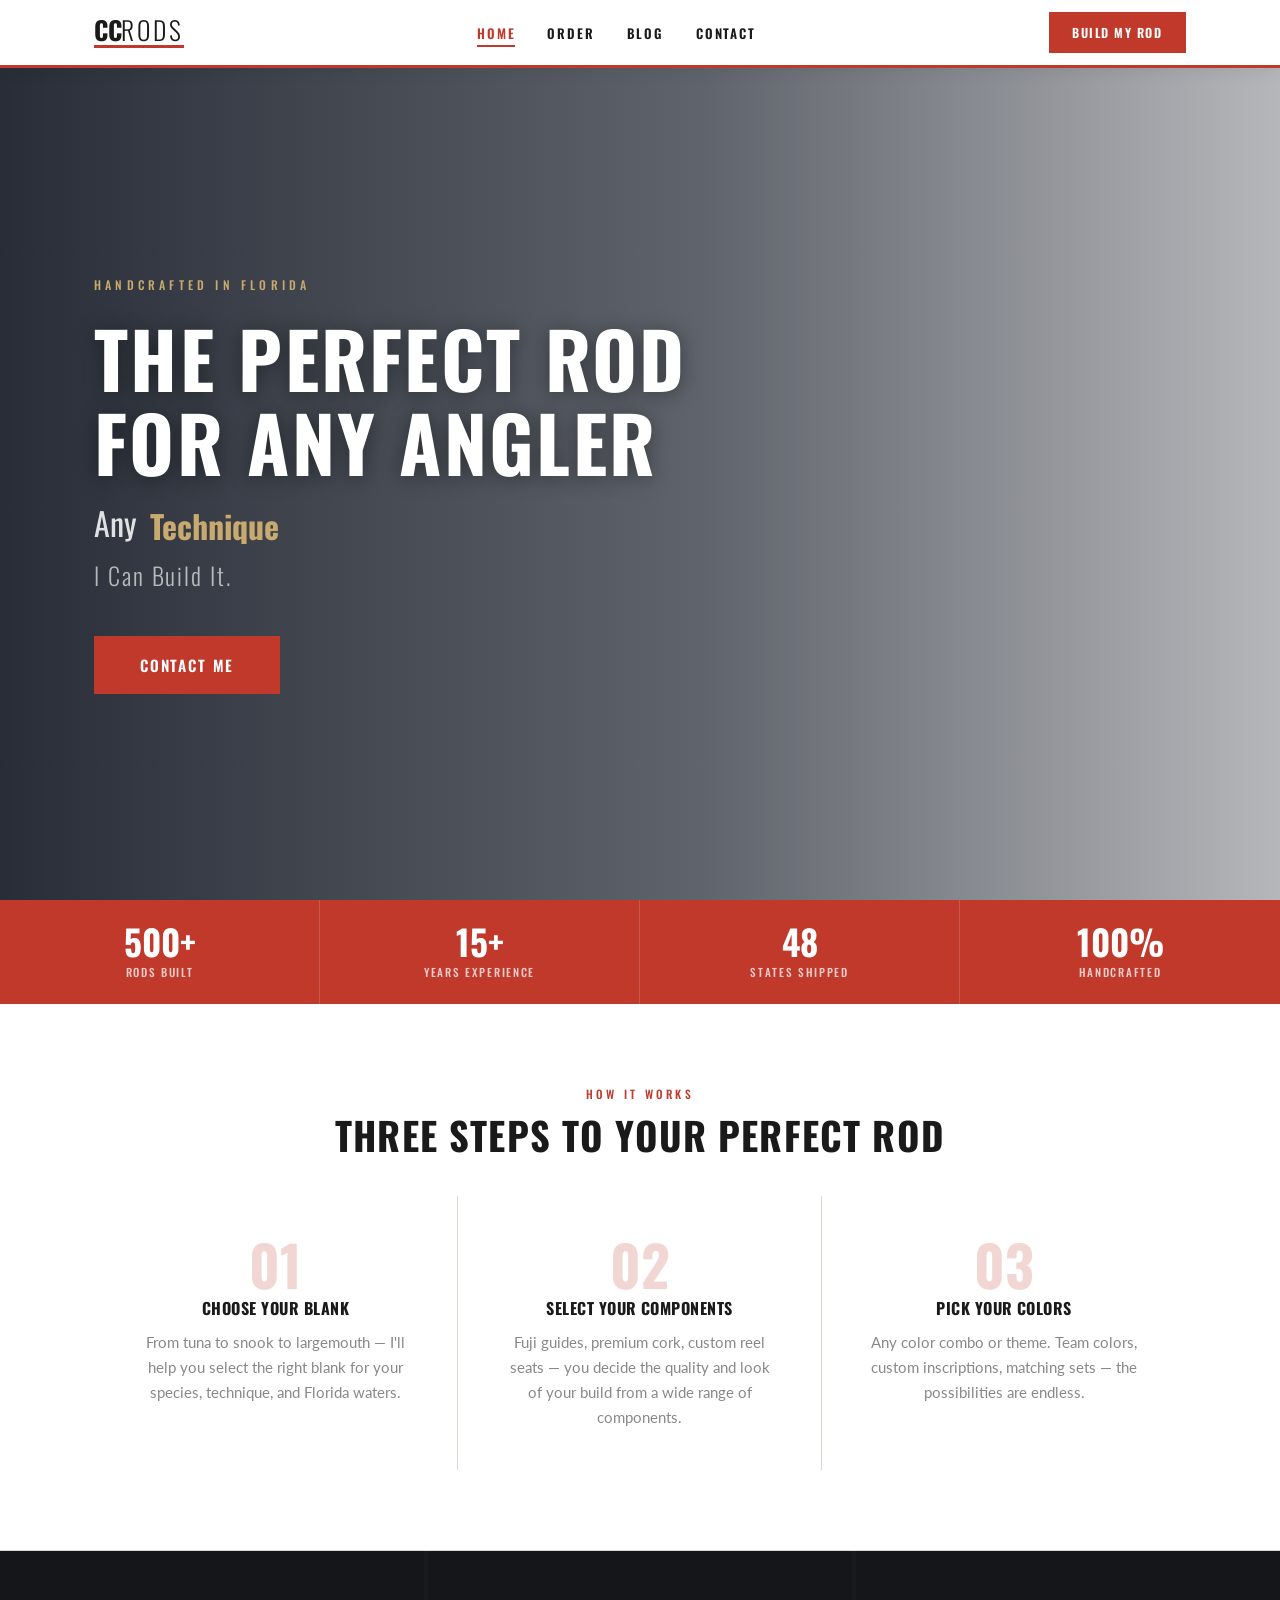
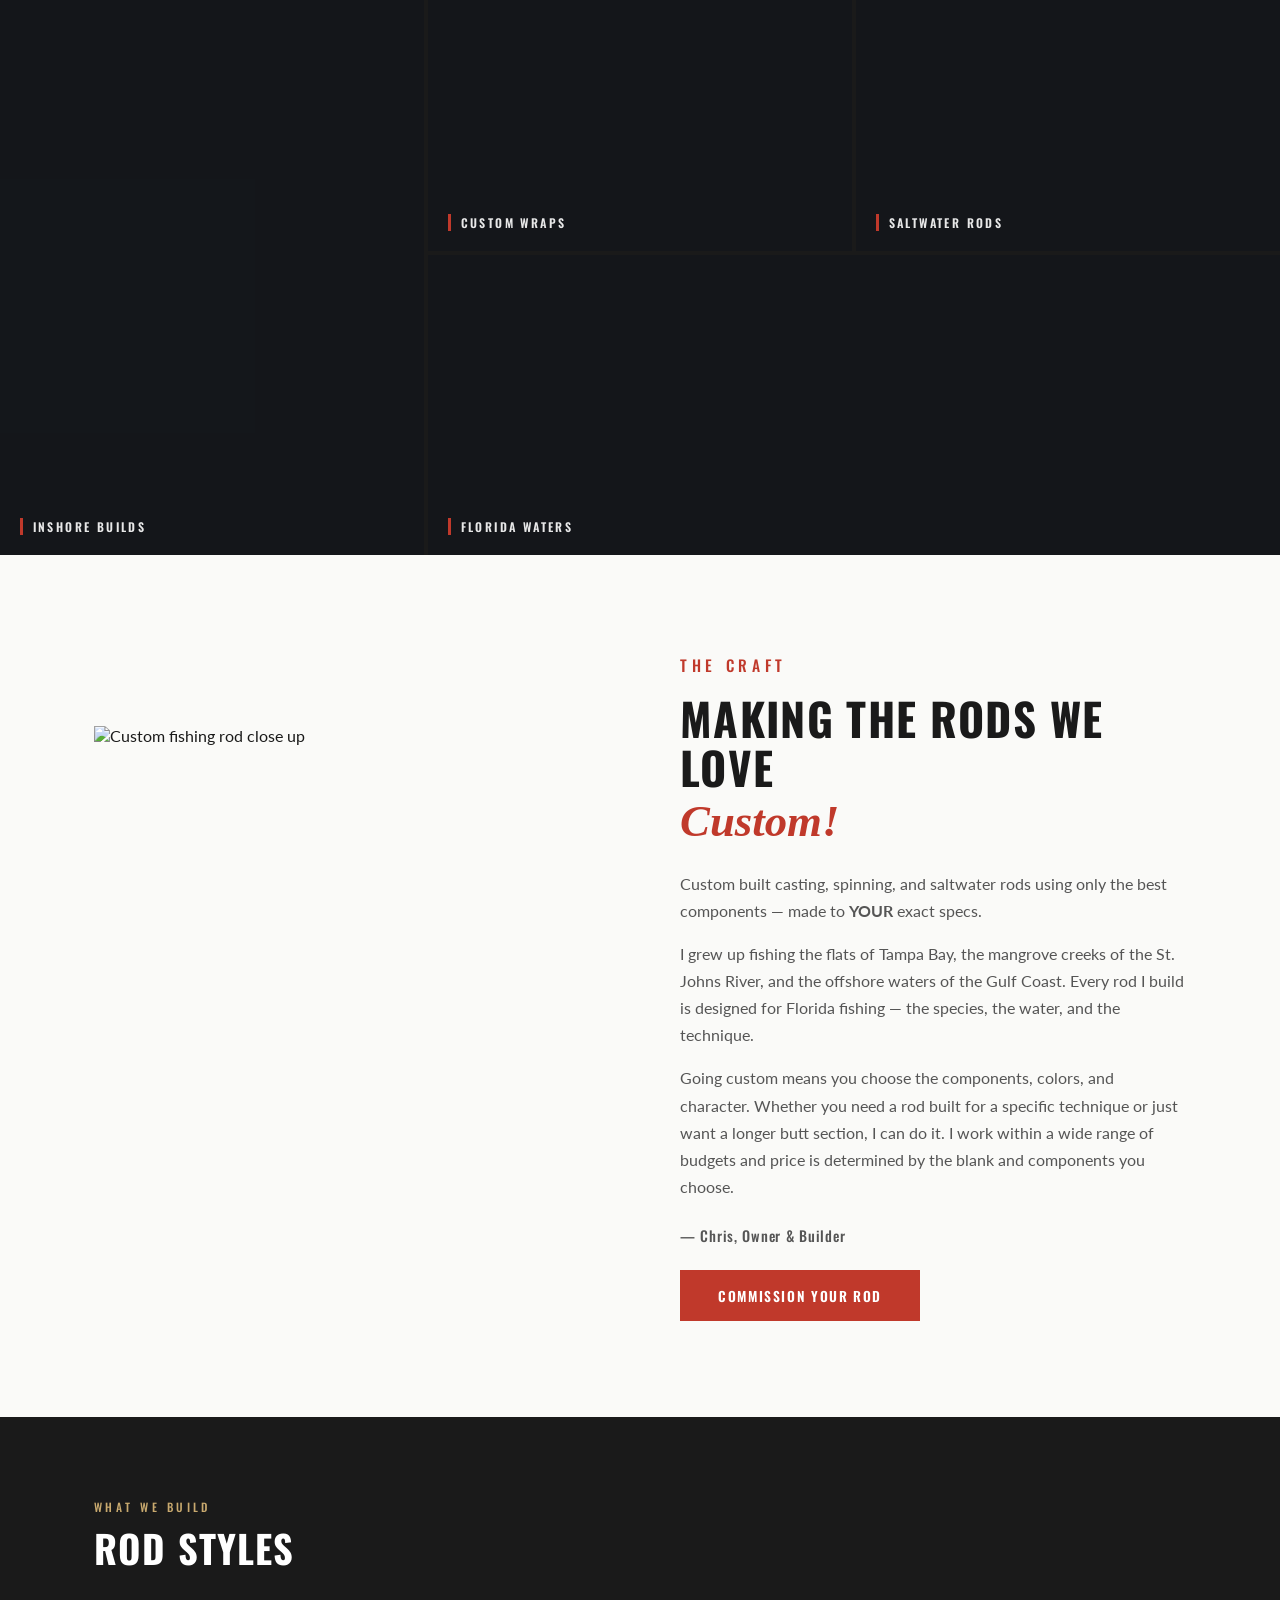
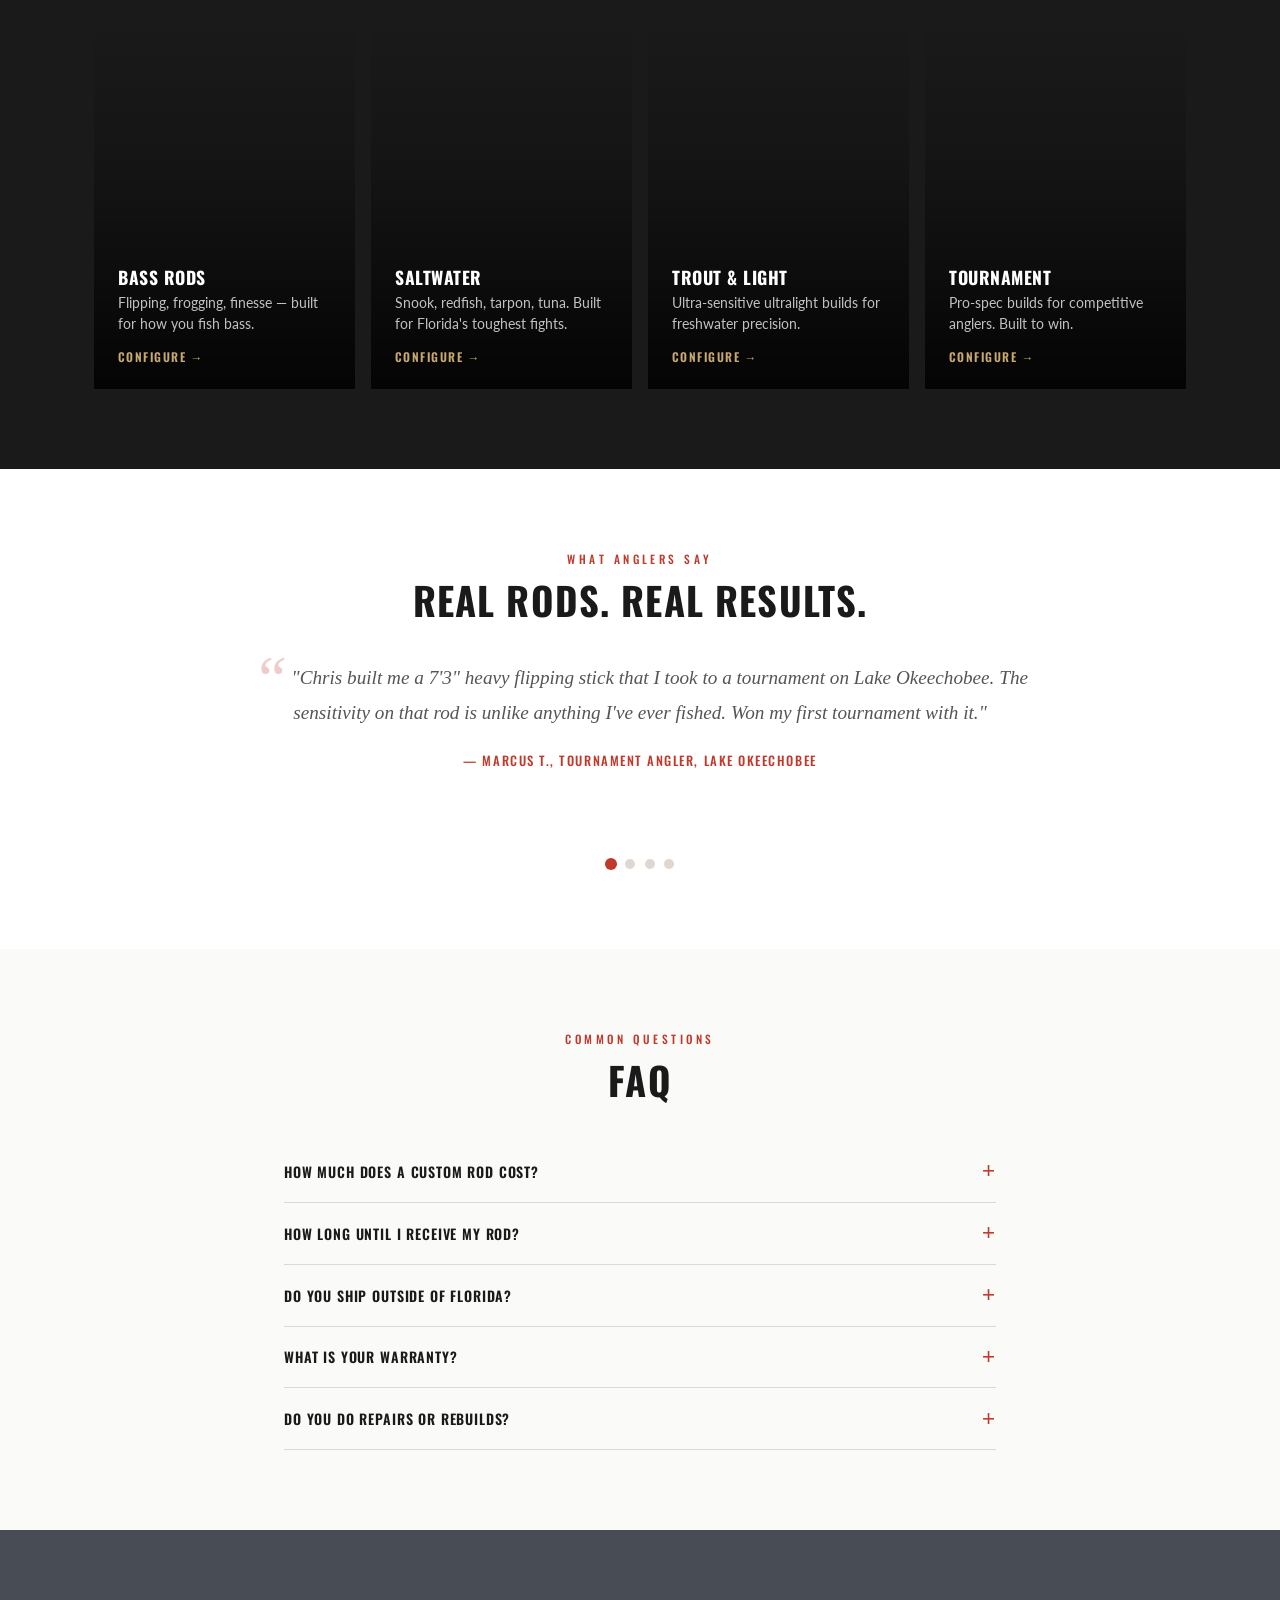
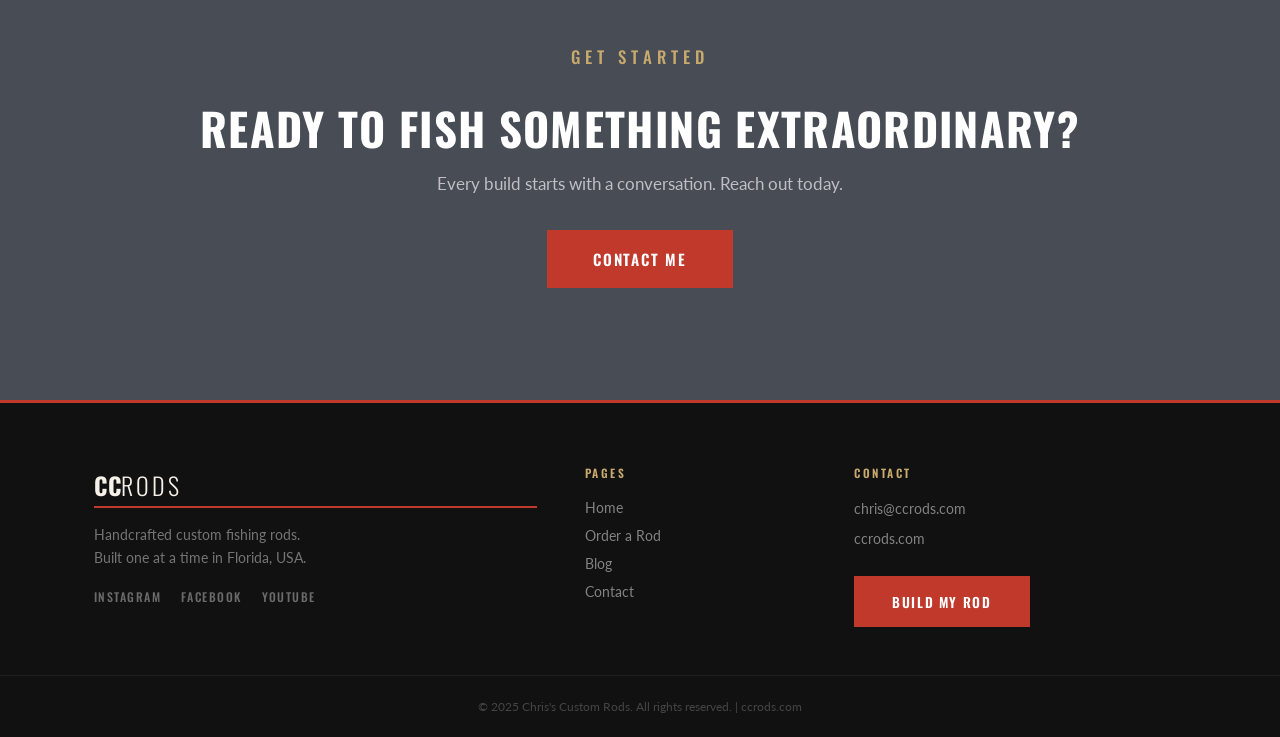
==== commit 6576286c: "Fixed all photos to fishing images" ====
--- a/index.html
+++ b/index.html
@@ -43,9 +43,9 @@
   </div>
 </header>
 
-<!-- HERO with real photo -->
+<!-- HERO - angler fishing at sunrise -->
 <section class="hero">
-  <div class="hero-img" style="background-image:url('https://images.unsplash.com/photo-1544551763-46a013bb70d5?w=1600&q=80')"></div>
+  <div class="hero-img" style="background-image:url('https://images.unsplash.com/photo-1559827260-dc66d52bef19?w=1600&q=80')"></div>
   <div class="hero-overlay"></div>
   <div class="hero-content">
     <p class="hero-eyebrow">Handcrafted in Florida</p>
@@ -91,19 +91,23 @@
   </div>
 </section>
 
-<!-- PHOTO GALLERY -->
+<!-- PHOTO GALLERY - all fishing/rod specific -->
 <section class="gallery-section">
   <div class="gallery-grid">
-    <div class="gallery-item gi-tall" style="background-image:url('https://images.unsplash.com/photo-1521651201144-634f700b36ef?w=800&q=80')">
+    <!-- angler holding fish -->
+    <div class="gallery-item gi-tall" style="background-image:url('https://images.unsplash.com/photo-1487253595897-a23b8f5b45e7?w=800&q=80')">
       <div class="gal-label">Inshore Builds</div>
     </div>
-    <div class="gallery-item gi-sq" style="background-image:url('https://images.unsplash.com/photo-1500505777927-76a426eaeb1f?w=800&q=80')">
+    <!-- fishing rod close up -->
+    <div class="gallery-item gi-sq" style="background-image:url('https://images.unsplash.com/photo-1574788596380-70f89c2d3c58?w=800&q=80')">
       <div class="gal-label">Custom Wraps</div>
     </div>
-    <div class="gallery-item gi-sq" style="background-image:url('https://images.unsplash.com/photo-1584646098378-0f5d5f469a3b?w=800&q=80')">
+    <!-- man fishing on boat -->
+    <div class="gallery-item gi-sq" style="background-image:url('https://images.unsplash.com/photo-1582213782179-e0d53f98f2ca?w=800&q=80')">
       <div class="gal-label">Saltwater Rods</div>
     </div>
-    <div class="gallery-item gi-wide" style="background-image:url('https://images.unsplash.com/photo-1559827260-dc66d52bef19?w=1200&q=80')">
+    <!-- sunset fishing silhouette -->
+    <div class="gallery-item gi-wide" style="background-image:url('https://images.unsplash.com/photo-1504198266287-1659872e6590?w=1200&q=80')">
       <div class="gal-label">Florida Waters</div>
     </div>
   </div>
@@ -113,7 +117,8 @@
 <section class="about-section">
   <div class="container about-grid">
     <div class="about-img-wrap">
-      <img src="https://images.unsplash.com/photo-1606107557195-0e29a4b5b4aa?w=700&q=80" alt="Custom rod building workbench" loading="lazy"/>
+      <!-- fishing rod being held -->
+      <img src="https://images.unsplash.com/photo-1574788596380-70f89c2d3c58?w=700&q=80" alt="Custom fishing rod close up" loading="lazy"/>
     </div>
     <div class="about-text">
       <p class="section-eyebrow">The Craft</p>
@@ -121,42 +126,44 @@
       <p>Custom built casting, spinning, and saltwater rods using only the best components — made to <strong>YOUR</strong> exact specs.</p>
       <p>I grew up fishing the flats of Tampa Bay, the mangrove creeks of the St. Johns River, and the offshore waters of the Gulf Coast. Every rod I build is designed for Florida fishing — the species, the water, and the technique.</p>
       <p>Going custom means you choose the components, colors, and character. Whether you need a rod built for a specific technique or just want a longer butt section, I can do it. I work within a wide range of budgets and price is determined by the blank and components you choose.</p>
-      <div class="about-sig">
-        <span>— Chris, Owner &amp; Builder</span>
-      </div>
+      <div class="about-sig">— Chris, Owner &amp; Builder</div>
       <a href="order.html" class="btn-red" style="margin-top:1.5rem;display:inline-block;">Commission Your Rod</a>
     </div>
   </div>
 </section>
 
-<!-- ROD TYPES -->
+<!-- ROD TYPES - all fishing photos -->
 <section class="rod-types dark-section">
   <div class="container">
     <p class="section-eyebrow light">What We Build</p>
     <h2 class="section-title light">Rod Styles</h2>
     <div class="rod-grid">
-      <div class="rod-card" style="background-image:url('https://images.unsplash.com/photo-1543852786-1cf6624b9987?w=600&q=80')">
+      <!-- bass fishing -->
+      <div class="rod-card" style="background-image:url('https://images.unsplash.com/photo-1617358939829-99e4c3a7573e?w=600&q=80')">
         <div class="rod-card-overlay">
           <h3>Bass Rods</h3>
           <p>Flipping, frogging, finesse — built for how you fish bass.</p>
           <a href="order.html" class="rod-link">Configure →</a>
         </div>
       </div>
-      <div class="rod-card" style="background-image:url('https://images.unsplash.com/photo-1591025207163-942350e47db2?w=600&q=80')">
+      <!-- saltwater / boat fishing -->
+      <div class="rod-card" style="background-image:url('https://images.unsplash.com/photo-1582213782179-e0d53f98f2ca?w=600&q=80')">
         <div class="rod-card-overlay">
           <h3>Saltwater</h3>
           <p>Snook, redfish, tarpon, tuna. Built for Florida's toughest fights.</p>
           <a href="order.html" class="rod-link">Configure →</a>
         </div>
       </div>
-      <div class="rod-card" style="background-image:url('https://images.unsplash.com/photo-1516802273409-68526ee1bdd6?w=600&q=80')">
+      <!-- freshwater / stream fishing -->
+      <div class="rod-card" style="background-image:url('https://images.unsplash.com/photo-1499242611767-cf8b9be02854?w=600&q=80')">
         <div class="rod-card-overlay">
           <h3>Trout &amp; Light</h3>
           <p>Ultra-sensitive ultralight builds for freshwater precision.</p>
           <a href="order.html" class="rod-link">Configure →</a>
         </div>
       </div>
-      <div class="rod-card" style="background-image:url('https://images.unsplash.com/photo-1544551763-77ef2d0cfc6c?w=600&q=80')">
+      <!-- tournament / trophy fishing -->
+      <div class="rod-card" style="background-image:url('https://images.unsplash.com/photo-1487253595897-a23b8f5b45e7?w=600&q=80')">
         <div class="rod-card-overlay">
           <h3>Tournament</h3>
           <p>Pro-spec builds for competitive anglers. Built to win.</p>
@@ -229,8 +236,8 @@
   </div>
 </section>
 
-<!-- CTA BANNER -->
-<section class="cta-banner" style="background-image:url('https://images.unsplash.com/photo-1484291470158-b8f8d608850d?w=1400&q=80')">
+<!-- CTA BANNER - sunset fishing silhouette -->
+<section class="cta-banner" style="background-image:url('https://images.unsplash.com/photo-1504198266287-1659872e6590?w=1400&q=80')">
   <div class="cta-overlay"></div>
   <div class="container center cta-content">
     <p class="section-eyebrow light">Get Started</p>
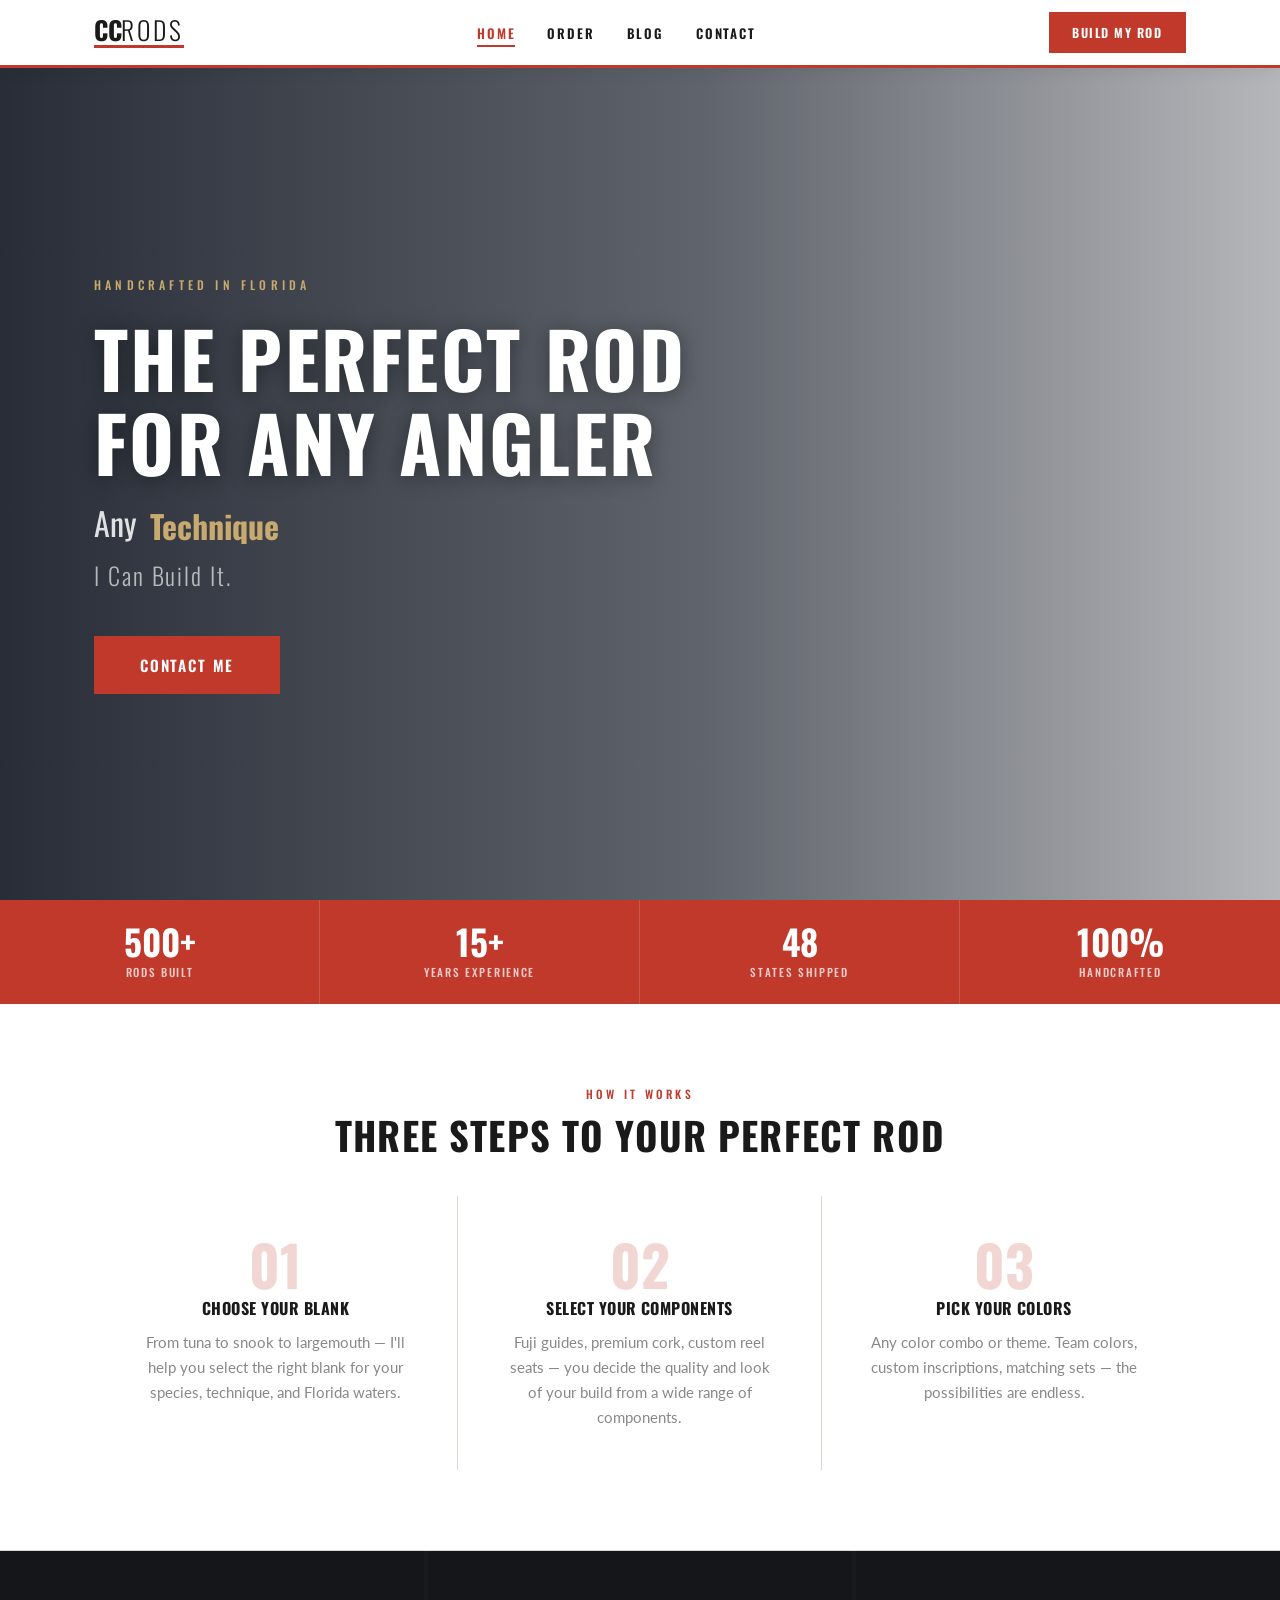
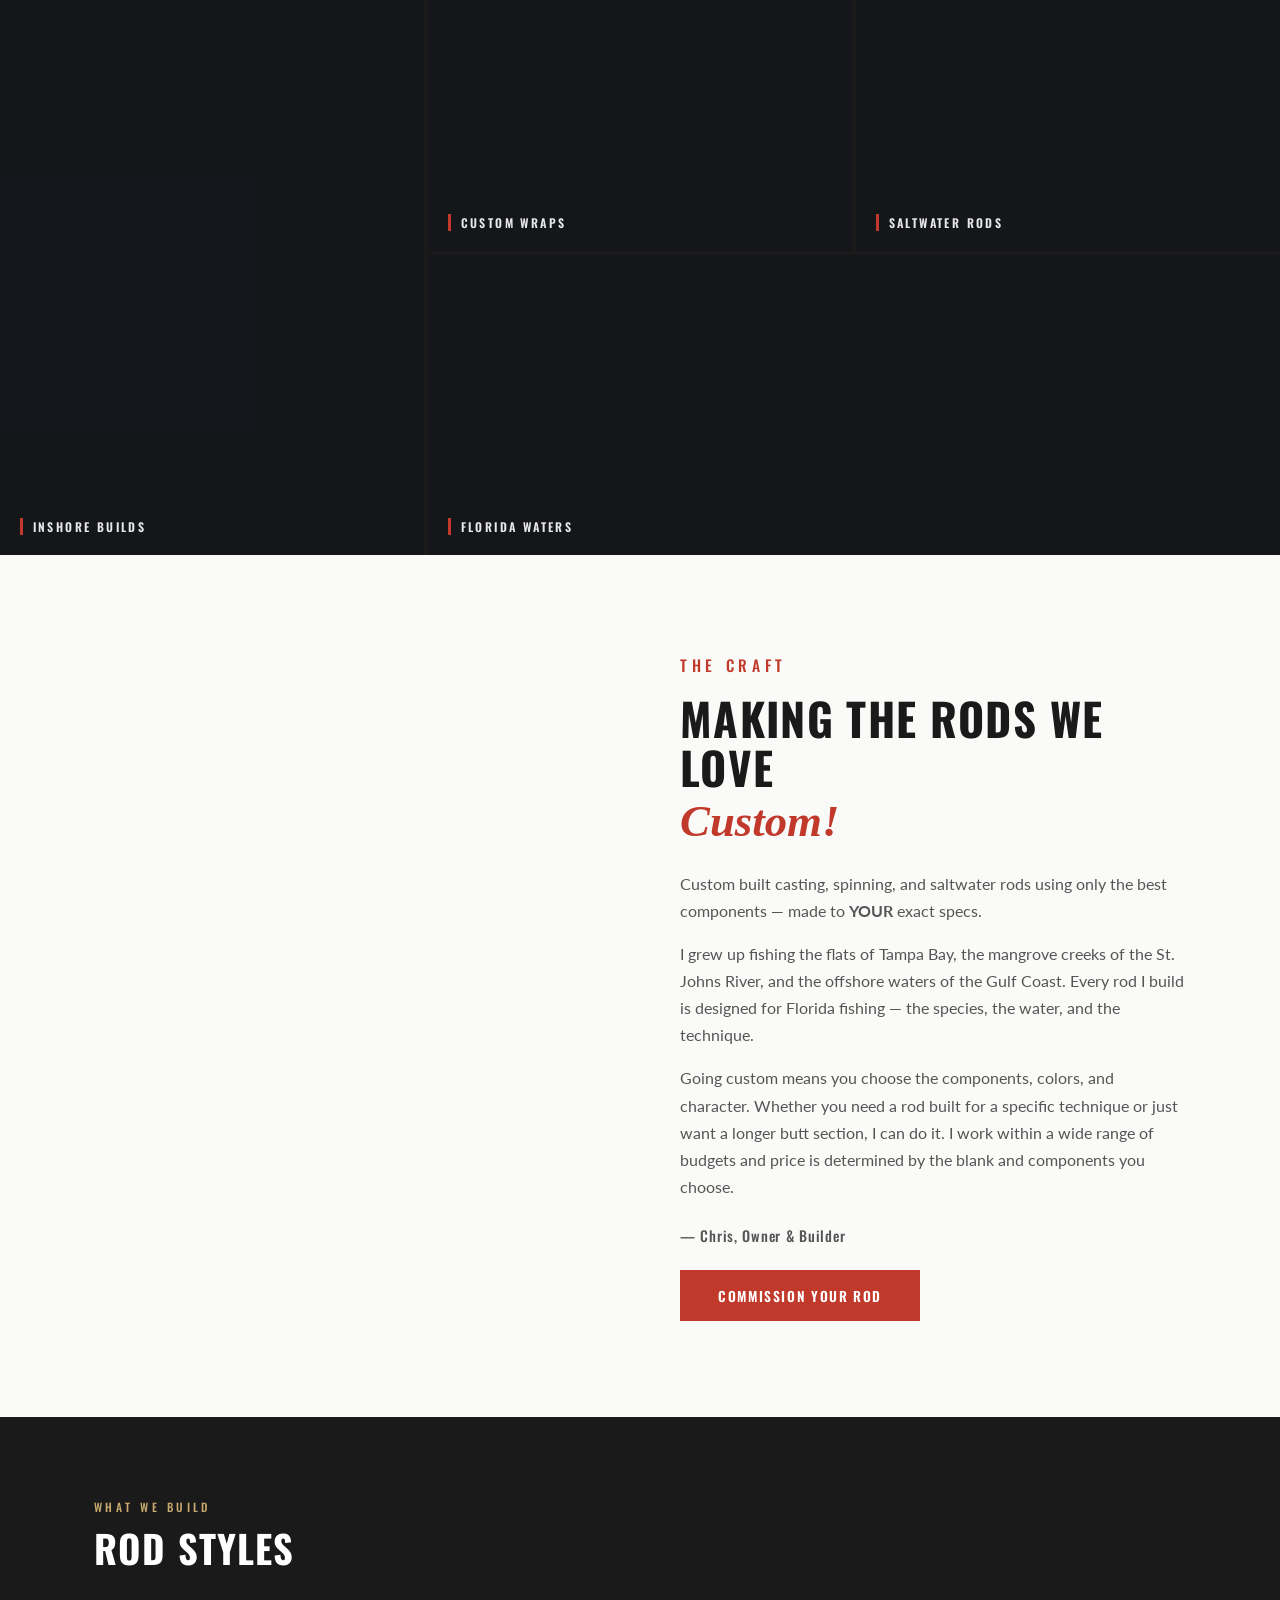
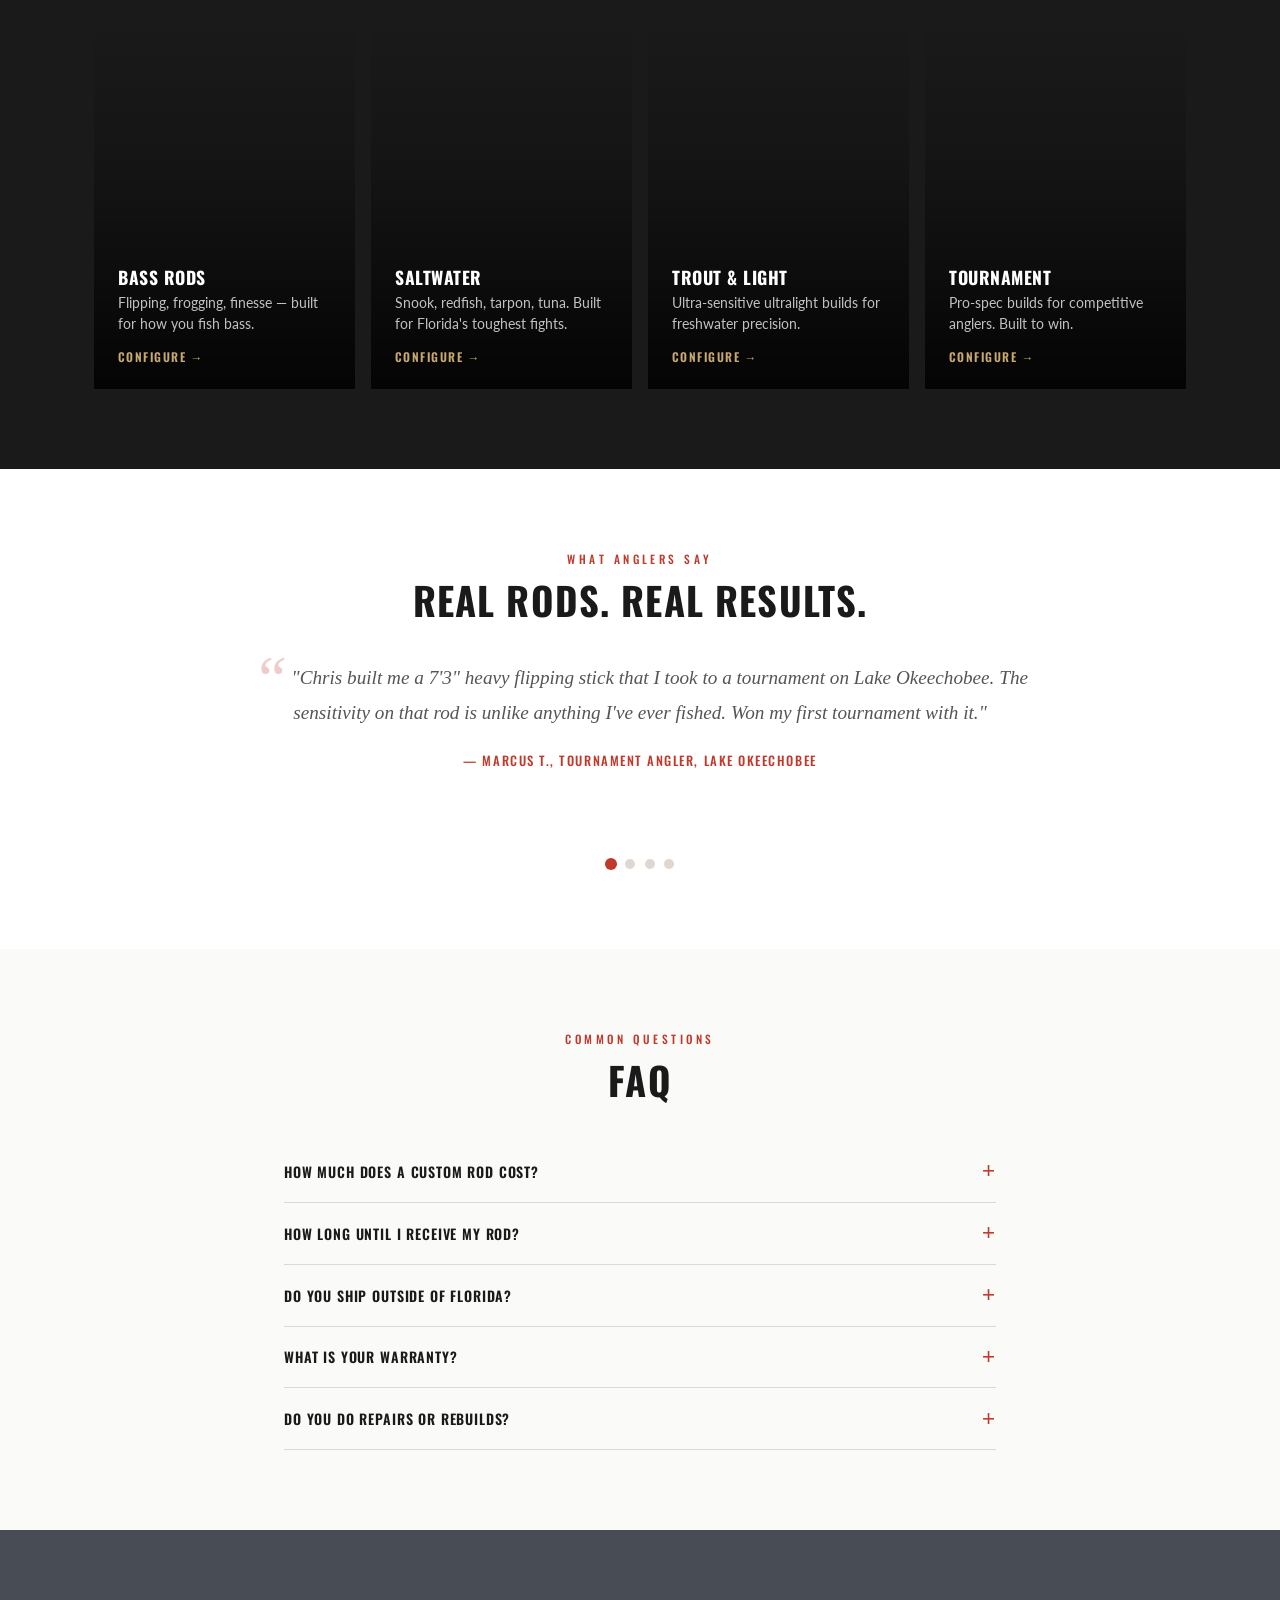
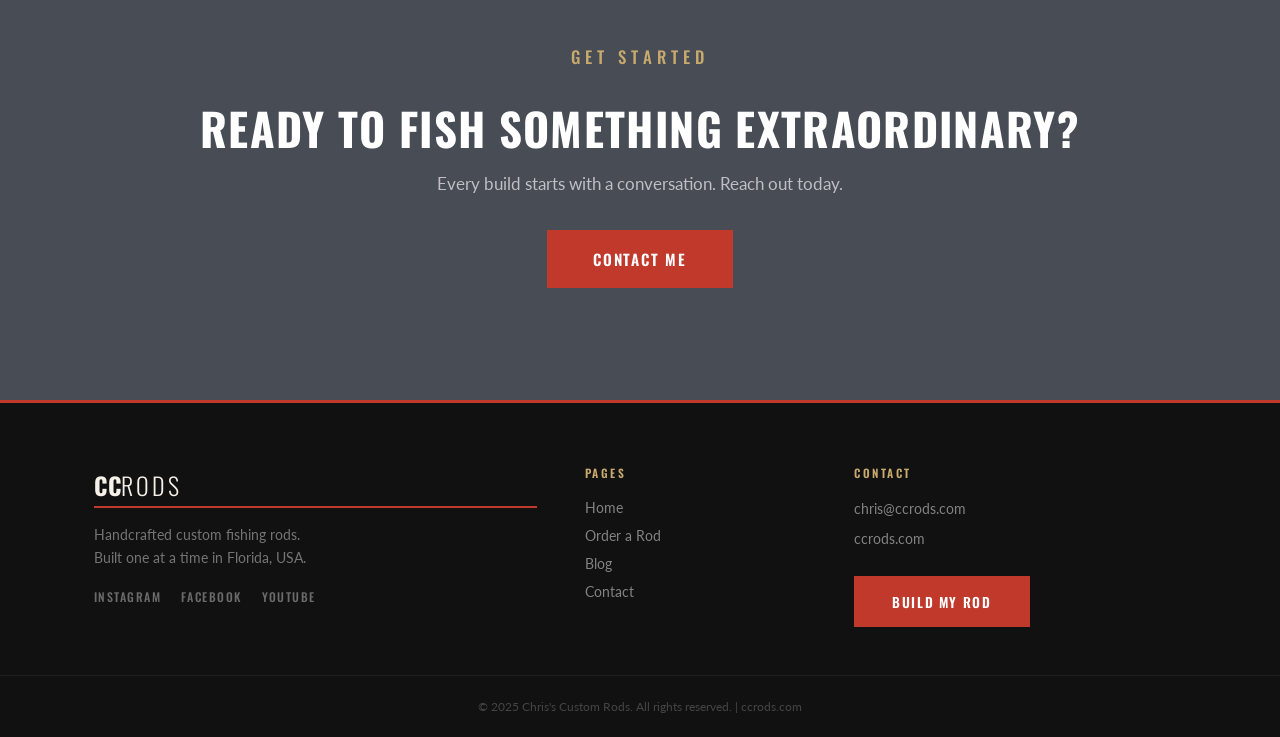
==== commit 963ea27d: "Fixed nav on all pages" ====
--- a/index.html
+++ b/index.html
@@ -43,9 +43,9 @@
   </div>
 </header>
 
-<!-- HERO - angler fishing at sunrise -->
+<!-- HERO - man fishing at sunset on water -->
 <section class="hero">
-  <div class="hero-img" style="background-image:url('https://images.unsplash.com/photo-1559827260-dc66d52bef19?w=1600&q=80')"></div>
+  <div class="hero-img" style="background-image:url('https://images.pexels.com/photos/1112162/pexels-photo-1112162.jpeg?auto=compress&cs=tinysrgb&w=1600')"></div>
   <div class="hero-overlay"></div>
   <div class="hero-content">
     <p class="hero-eyebrow">Handcrafted in Florida</p>
@@ -91,23 +91,23 @@
   </div>
 </section>
 
-<!-- PHOTO GALLERY - all fishing/rod specific -->
+<!-- PHOTO GALLERY -->
 <section class="gallery-section">
   <div class="gallery-grid">
-    <!-- angler holding fish -->
-    <div class="gallery-item gi-tall" style="background-image:url('https://images.unsplash.com/photo-1487253595897-a23b8f5b45e7?w=800&q=80')">
+    <!-- angler with catch -->
+    <div class="gallery-item gi-tall" style="background-image:url('https://images.pexels.com/photos/1030900/pexels-photo-1030900.jpeg?auto=compress&cs=tinysrgb&w=800')">
       <div class="gal-label">Inshore Builds</div>
     </div>
-    <!-- fishing rod close up -->
-    <div class="gallery-item gi-sq" style="background-image:url('https://images.unsplash.com/photo-1574788596380-70f89c2d3c58?w=800&q=80')">
+    <!-- fishing rods in holder -->
+    <div class="gallery-item gi-sq" style="background-image:url('https://images.pexels.com/photos/39854/pexels-photo-39854.jpeg?auto=compress&cs=tinysrgb&w=800')">
       <div class="gal-label">Custom Wraps</div>
     </div>
-    <!-- man fishing on boat -->
-    <div class="gallery-item gi-sq" style="background-image:url('https://images.unsplash.com/photo-1582213782179-e0d53f98f2ca?w=800&q=80')">
+    <!-- boat fishing offshore -->
+    <div class="gallery-item gi-sq" style="background-image:url('https://images.pexels.com/photos/1574843/pexels-photo-1574843.jpeg?auto=compress&cs=tinysrgb&w=800')">
       <div class="gal-label">Saltwater Rods</div>
     </div>
     <!-- sunset fishing silhouette -->
-    <div class="gallery-item gi-wide" style="background-image:url('https://images.unsplash.com/photo-1504198266287-1659872e6590?w=1200&q=80')">
+    <div class="gallery-item gi-wide" style="background-image:url('https://images.pexels.com/photos/831950/pexels-photo-831950.jpeg?auto=compress&cs=tinysrgb&w=1200')">
       <div class="gal-label">Florida Waters</div>
     </div>
   </div>
@@ -117,8 +117,10 @@
 <section class="about-section">
   <div class="container about-grid">
     <div class="about-img-wrap">
-      <!-- fishing rod being held -->
-      <img src="https://images.unsplash.com/photo-1574788596380-70f89c2d3c58?w=700&q=80" alt="Custom fishing rod close up" loading="lazy"/>
+      <!-- fishing rod being held up -->
+      <img src="https://images.pexels.com/photos/39854/pexels-photo-39854.jpeg?auto=compress&cs=tinysrgb&w=700" 
+           onerror="this.src='https://images.pexels.com/photos/1030900/pexels-photo-1030900.jpeg?auto=compress&cs=tinysrgb&w=700'"
+           alt="Custom fishing rod" loading="lazy"/>
     </div>
     <div class="about-text">
       <p class="section-eyebrow">The Craft</p>
@@ -132,38 +134,38 @@
   </div>
 </section>
 
-<!-- ROD TYPES - all fishing photos -->
+<!-- ROD TYPES -->
 <section class="rod-types dark-section">
   <div class="container">
     <p class="section-eyebrow light">What We Build</p>
     <h2 class="section-title light">Rod Styles</h2>
     <div class="rod-grid">
-      <!-- bass fishing -->
-      <div class="rod-card" style="background-image:url('https://images.unsplash.com/photo-1617358939829-99e4c3a7573e?w=600&q=80')">
+      <!-- bass fishing lake -->
+      <div class="rod-card" style="background-image:url('https://images.pexels.com/photos/2131828/pexels-photo-2131828.jpeg?auto=compress&cs=tinysrgb&w=600')">
         <div class="rod-card-overlay">
           <h3>Bass Rods</h3>
           <p>Flipping, frogging, finesse — built for how you fish bass.</p>
           <a href="order.html" class="rod-link">Configure →</a>
         </div>
       </div>
-      <!-- saltwater / boat fishing -->
-      <div class="rod-card" style="background-image:url('https://images.unsplash.com/photo-1582213782179-e0d53f98f2ca?w=600&q=80')">
+      <!-- saltwater fishing boat -->
+      <div class="rod-card" style="background-image:url('https://images.pexels.com/photos/1574843/pexels-photo-1574843.jpeg?auto=compress&cs=tinysrgb&w=600')">
         <div class="rod-card-overlay">
           <h3>Saltwater</h3>
           <p>Snook, redfish, tarpon, tuna. Built for Florida's toughest fights.</p>
           <a href="order.html" class="rod-link">Configure →</a>
         </div>
       </div>
-      <!-- freshwater / stream fishing -->
-      <div class="rod-card" style="background-image:url('https://images.unsplash.com/photo-1499242611767-cf8b9be02854?w=600&q=80')">
+      <!-- fly fishing stream -->
+      <div class="rod-card" style="background-image:url('https://images.pexels.com/photos/39854/pexels-photo-39854.jpeg?auto=compress&cs=tinysrgb&w=600')">
         <div class="rod-card-overlay">
           <h3>Trout &amp; Light</h3>
           <p>Ultra-sensitive ultralight builds for freshwater precision.</p>
           <a href="order.html" class="rod-link">Configure →</a>
         </div>
       </div>
-      <!-- tournament / trophy fishing -->
-      <div class="rod-card" style="background-image:url('https://images.unsplash.com/photo-1487253595897-a23b8f5b45e7?w=600&q=80')">
+      <!-- tournament catch -->
+      <div class="rod-card" style="background-image:url('https://images.pexels.com/photos/1030900/pexels-photo-1030900.jpeg?auto=compress&cs=tinysrgb&w=600')">
         <div class="rod-card-overlay">
           <h3>Tournament</h3>
           <p>Pro-spec builds for competitive anglers. Built to win.</p>
@@ -236,8 +238,8 @@
   </div>
 </section>
 
-<!-- CTA BANNER - sunset fishing silhouette -->
-<section class="cta-banner" style="background-image:url('https://images.unsplash.com/photo-1504198266287-1659872e6590?w=1400&q=80')">
+<!-- CTA BANNER -->
+<section class="cta-banner" style="background-image:url('https://images.pexels.com/photos/831950/pexels-photo-831950.jpeg?auto=compress&cs=tinysrgb&w=1400')">
   <div class="cta-overlay"></div>
   <div class="container center cta-content">
     <p class="section-eyebrow light">Get Started</p>
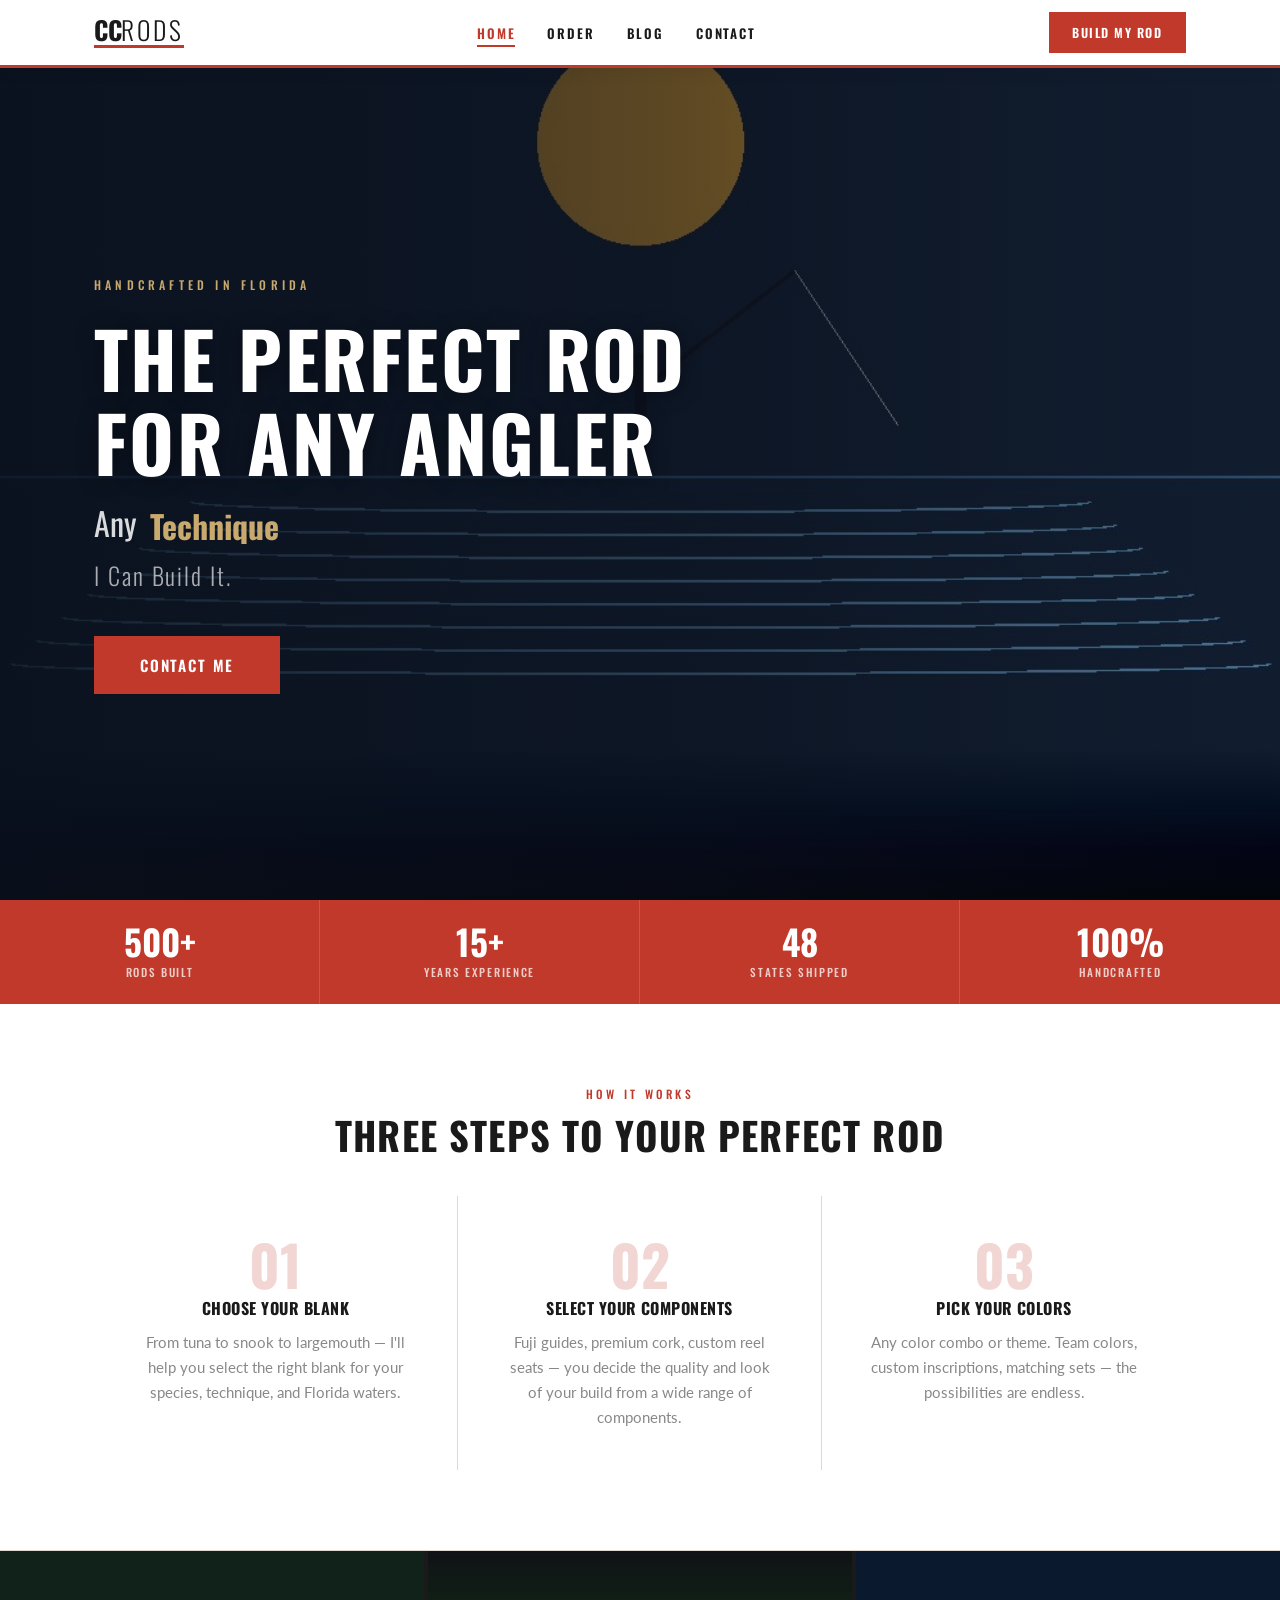
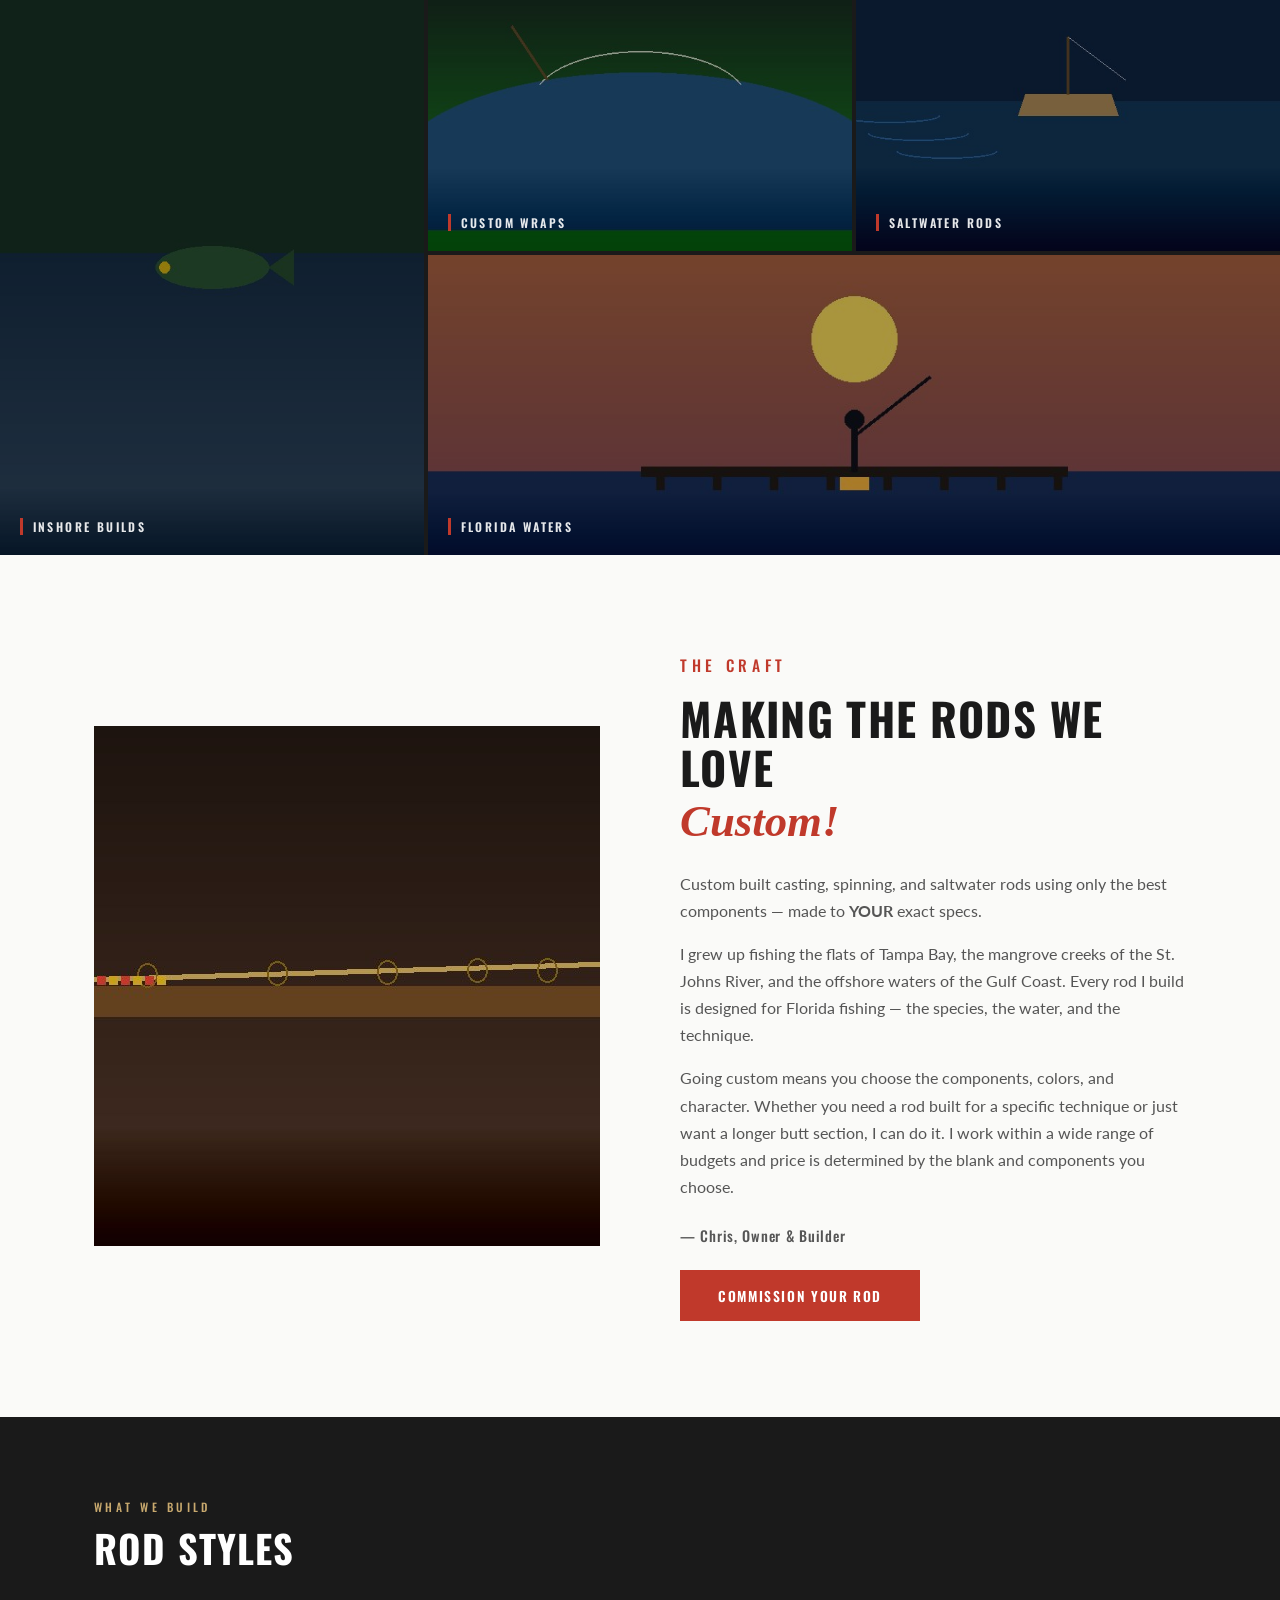
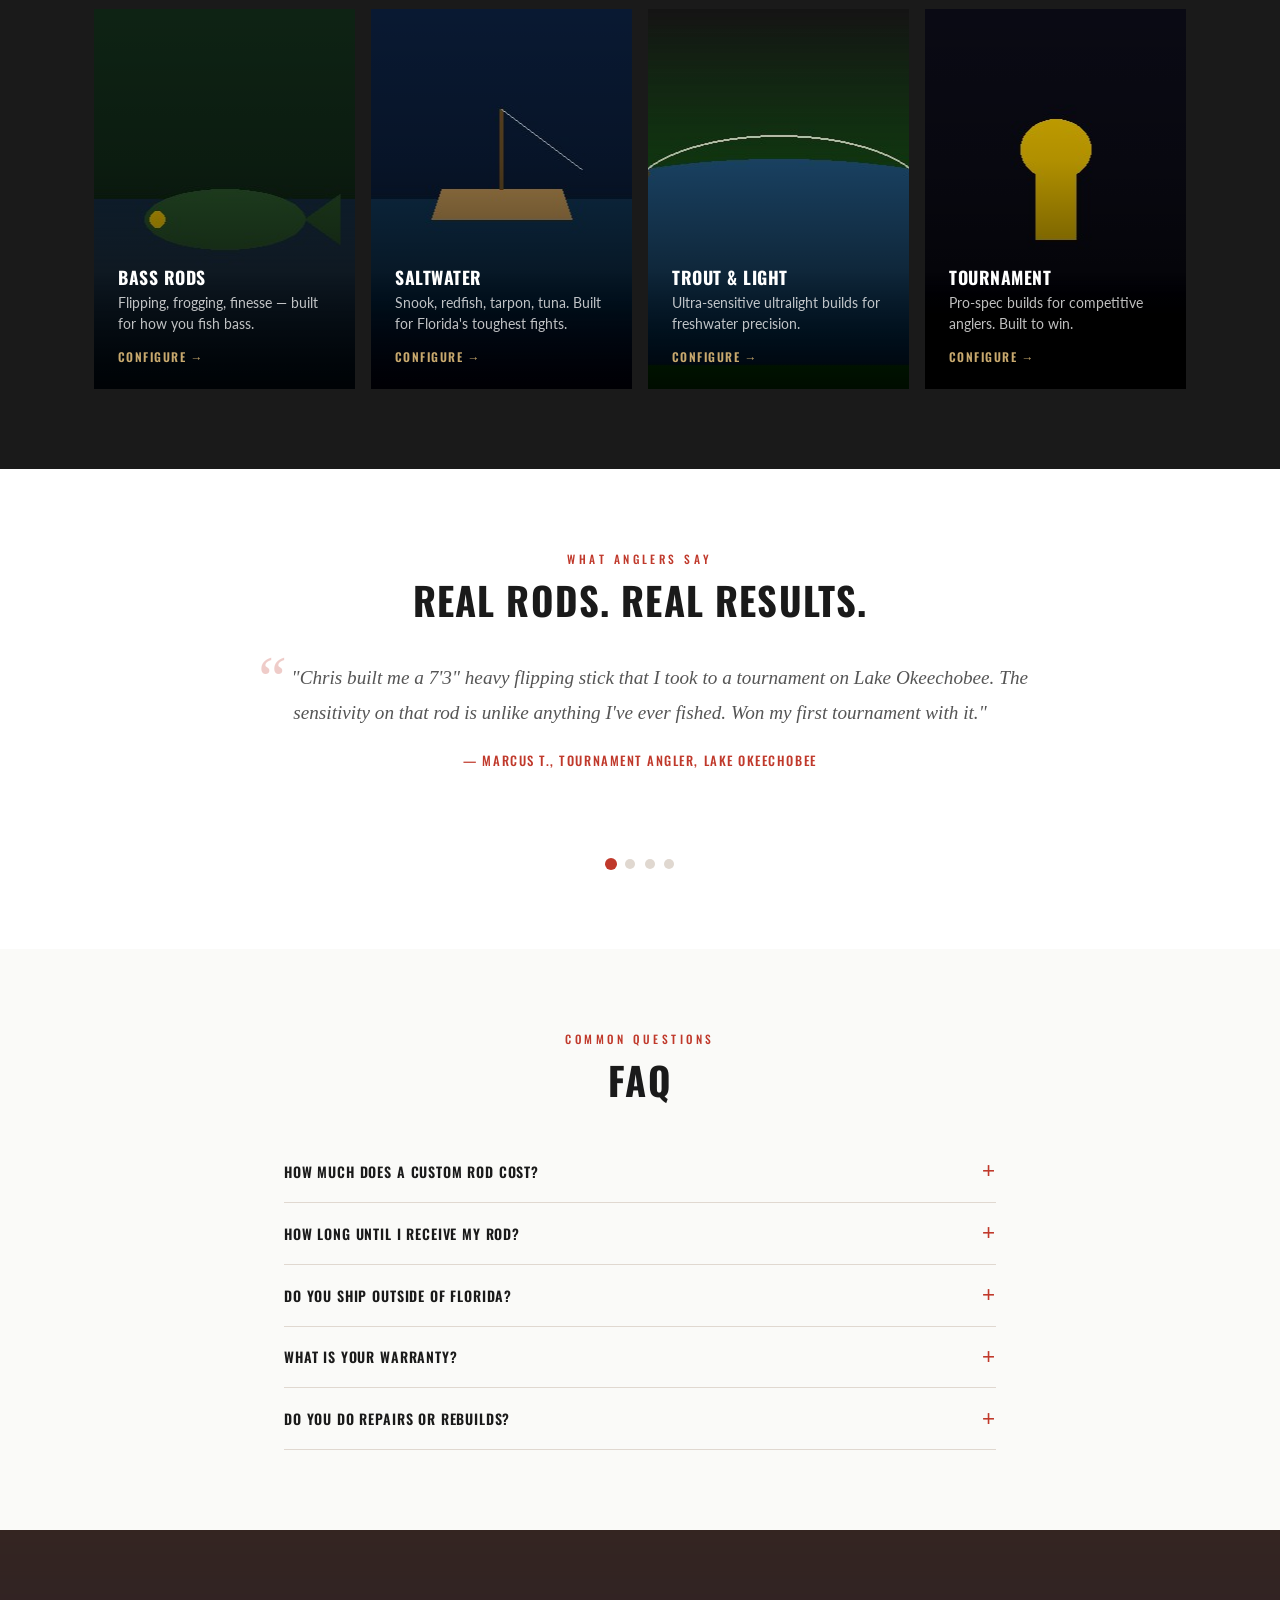
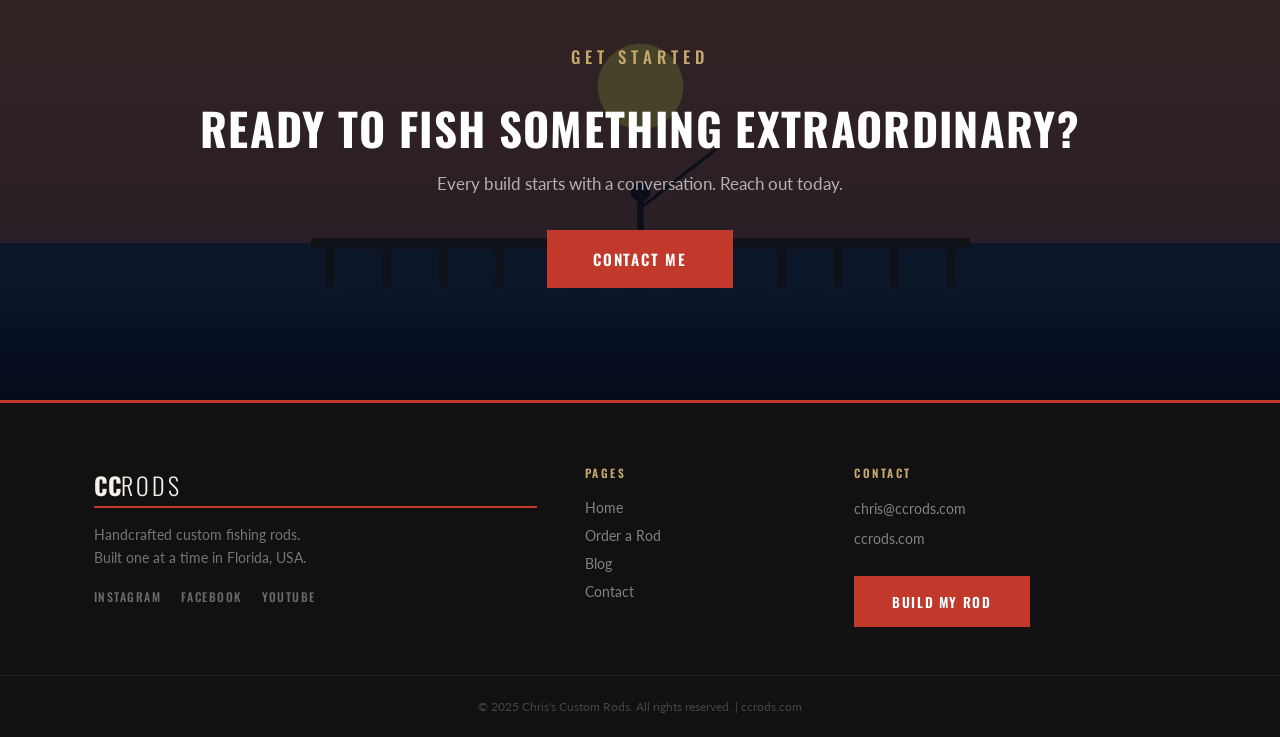
==== commit e528806c: "Local images no external dependencies" ====
--- a/index.html
+++ b/index.html
@@ -45,7 +45,7 @@
 
 <!-- HERO - man fishing at sunset on water -->
 <section class="hero">
-  <div class="hero-img" style="background-image:url('https://images.pexels.com/photos/1112162/pexels-photo-1112162.jpeg?auto=compress&cs=tinysrgb&w=1600')"></div>
+  <div class="hero-img" style="background-image:url('images/hero.jpg')"></div>
   <div class="hero-overlay"></div>
   <div class="hero-content">
     <p class="hero-eyebrow">Handcrafted in Florida</p>
@@ -95,19 +95,19 @@
 <section class="gallery-section">
   <div class="gallery-grid">
     <!-- angler with catch -->
-    <div class="gallery-item gi-tall" style="background-image:url('https://images.pexels.com/photos/1030900/pexels-photo-1030900.jpeg?auto=compress&cs=tinysrgb&w=800')">
+    <div class="gallery-item gi-tall" style="background-image:url('images/gallery1.jpg')">
       <div class="gal-label">Inshore Builds</div>
     </div>
     <!-- fishing rods in holder -->
-    <div class="gallery-item gi-sq" style="background-image:url('https://images.pexels.com/photos/39854/pexels-photo-39854.jpeg?auto=compress&cs=tinysrgb&w=800')">
+    <div class="gallery-item gi-sq" style="background-image:url('images/gallery2.jpg')">
       <div class="gal-label">Custom Wraps</div>
     </div>
     <!-- boat fishing offshore -->
-    <div class="gallery-item gi-sq" style="background-image:url('https://images.pexels.com/photos/1574843/pexels-photo-1574843.jpeg?auto=compress&cs=tinysrgb&w=800')">
+    <div class="gallery-item gi-sq" style="background-image:url('images/gallery3.jpg')">
       <div class="gal-label">Saltwater Rods</div>
     </div>
     <!-- sunset fishing silhouette -->
-    <div class="gallery-item gi-wide" style="background-image:url('https://images.pexels.com/photos/831950/pexels-photo-831950.jpeg?auto=compress&cs=tinysrgb&w=1200')">
+    <div class="gallery-item gi-wide" style="background-image:url('images/gallery-wide.jpg')">
       <div class="gal-label">Florida Waters</div>
     </div>
   </div>
@@ -118,8 +118,7 @@
   <div class="container about-grid">
     <div class="about-img-wrap">
       <!-- fishing rod being held up -->
-      <img src="https://images.pexels.com/photos/39854/pexels-photo-39854.jpeg?auto=compress&cs=tinysrgb&w=700" 
-           onerror="this.src='https://images.pexels.com/photos/1030900/pexels-photo-1030900.jpeg?auto=compress&cs=tinysrgb&w=700'"
+      <img src="images/about.jpg" 
            alt="Custom fishing rod" loading="lazy"/>
     </div>
     <div class="about-text">
@@ -141,7 +140,7 @@
     <h2 class="section-title light">Rod Styles</h2>
     <div class="rod-grid">
       <!-- bass fishing lake -->
-      <div class="rod-card" style="background-image:url('https://images.pexels.com/photos/2131828/pexels-photo-2131828.jpeg?auto=compress&cs=tinysrgb&w=600')">
+      <div class="rod-card" style="background-image:url('images/bass.jpg')">
         <div class="rod-card-overlay">
           <h3>Bass Rods</h3>
           <p>Flipping, frogging, finesse — built for how you fish bass.</p>
@@ -149,7 +148,7 @@
         </div>
       </div>
       <!-- saltwater fishing boat -->
-      <div class="rod-card" style="background-image:url('https://images.pexels.com/photos/1574843/pexels-photo-1574843.jpeg?auto=compress&cs=tinysrgb&w=600')">
+      <div class="rod-card" style="background-image:url('images/salt.jpg')">
         <div class="rod-card-overlay">
           <h3>Saltwater</h3>
           <p>Snook, redfish, tarpon, tuna. Built for Florida's toughest fights.</p>
@@ -157,7 +156,7 @@
         </div>
       </div>
       <!-- fly fishing stream -->
-      <div class="rod-card" style="background-image:url('https://images.pexels.com/photos/39854/pexels-photo-39854.jpeg?auto=compress&cs=tinysrgb&w=600')">
+      <div class="rod-card" style="background-image:url('images/trout.jpg')">
         <div class="rod-card-overlay">
           <h3>Trout &amp; Light</h3>
           <p>Ultra-sensitive ultralight builds for freshwater precision.</p>
@@ -165,7 +164,7 @@
         </div>
       </div>
       <!-- tournament catch -->
-      <div class="rod-card" style="background-image:url('https://images.pexels.com/photos/1030900/pexels-photo-1030900.jpeg?auto=compress&cs=tinysrgb&w=600')">
+      <div class="rod-card" style="background-image:url('images/tournament.jpg')">
         <div class="rod-card-overlay">
           <h3>Tournament</h3>
           <p>Pro-spec builds for competitive anglers. Built to win.</p>
@@ -239,7 +238,7 @@
 </section>
 
 <!-- CTA BANNER -->
-<section class="cta-banner" style="background-image:url('https://images.pexels.com/photos/831950/pexels-photo-831950.jpeg?auto=compress&cs=tinysrgb&w=1400')">
+<section class="cta-banner" style="background-image:url('images/cta.jpg')">
   <div class="cta-overlay"></div>
   <div class="container center cta-content">
     <p class="section-eyebrow light">Get Started</p>
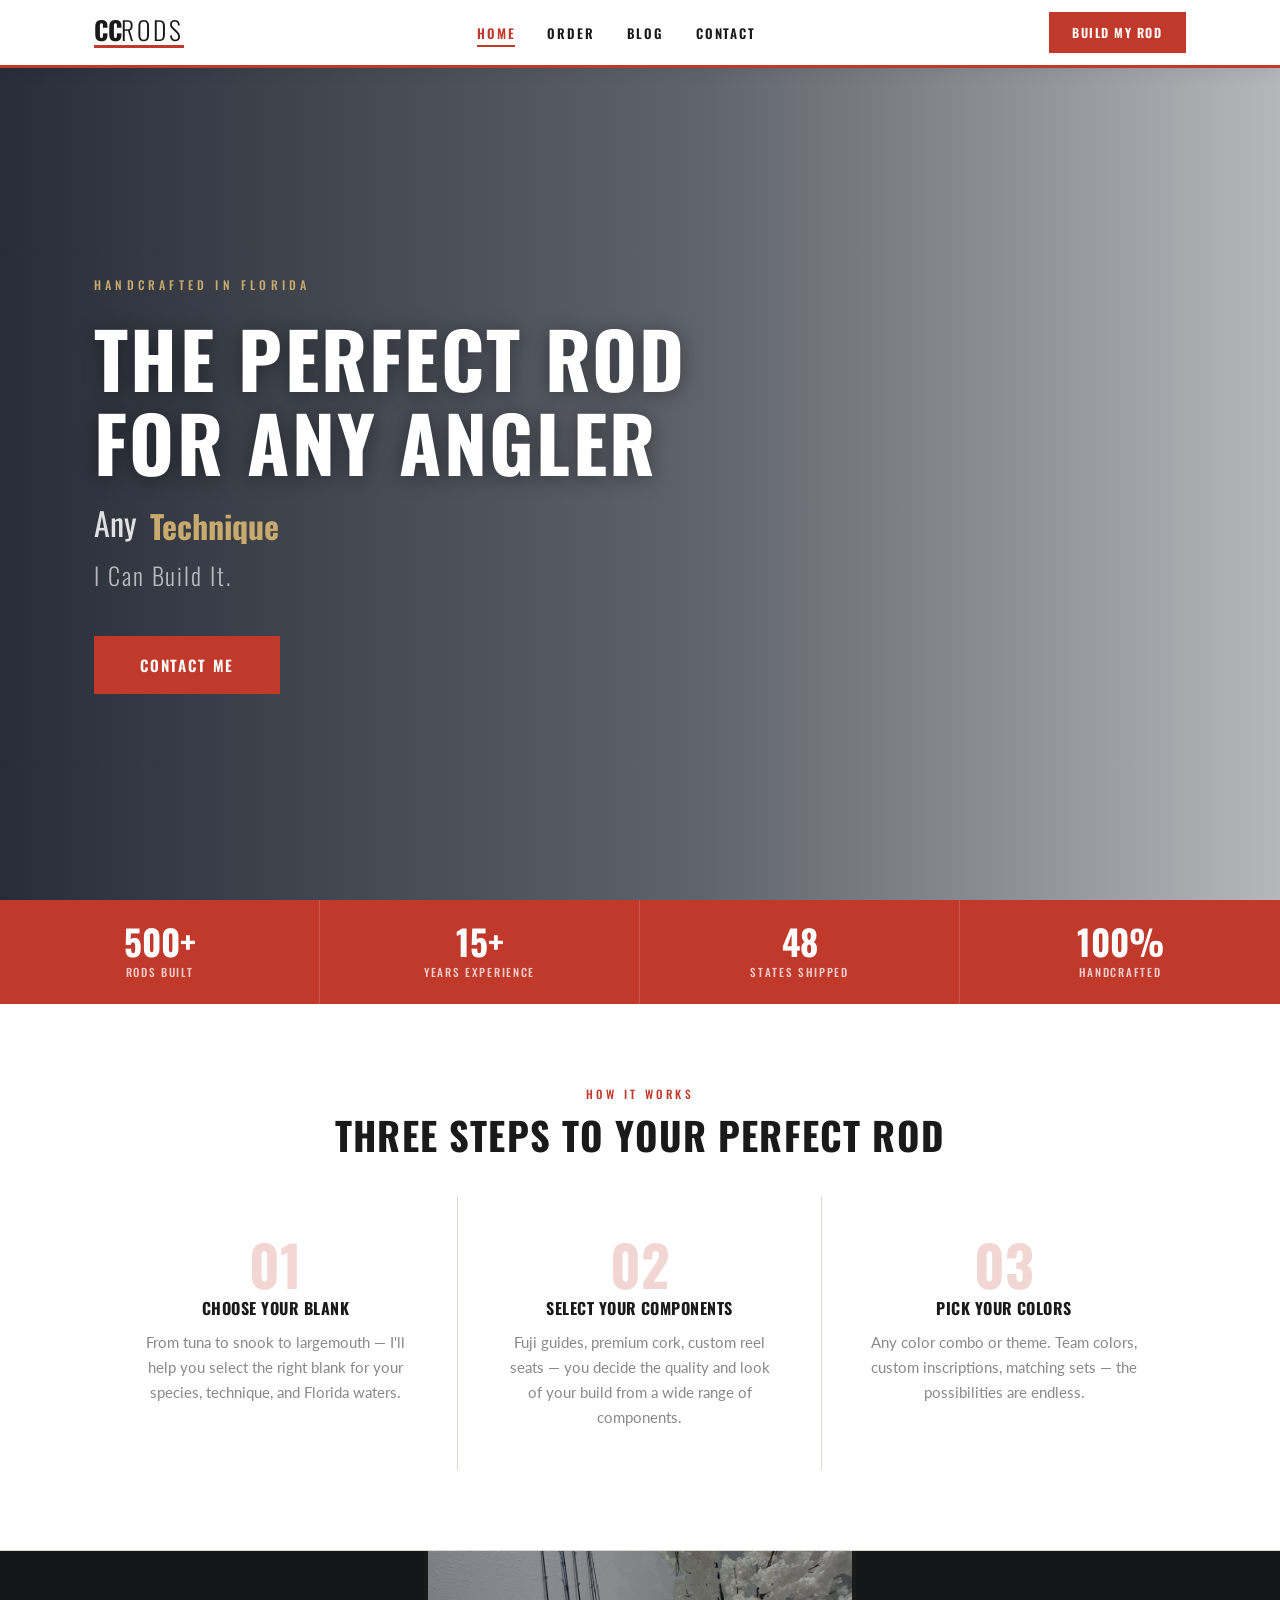
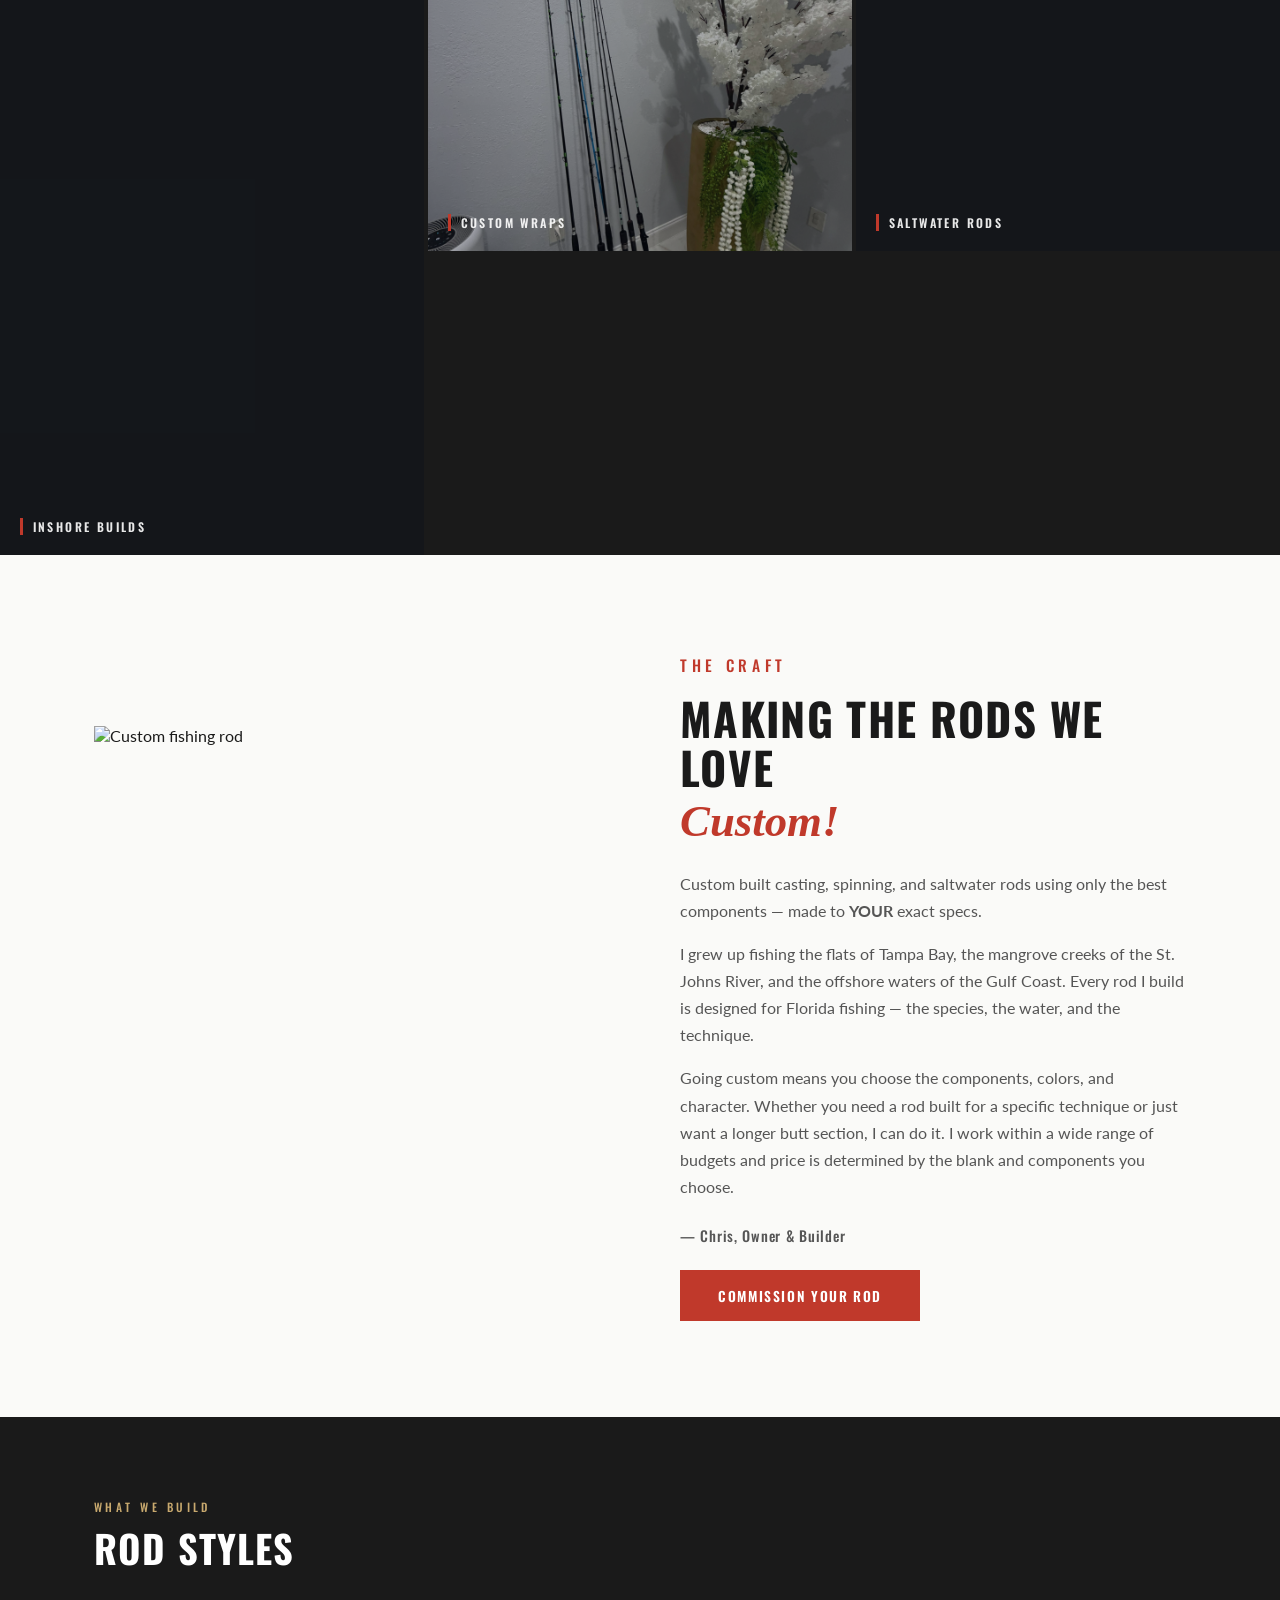
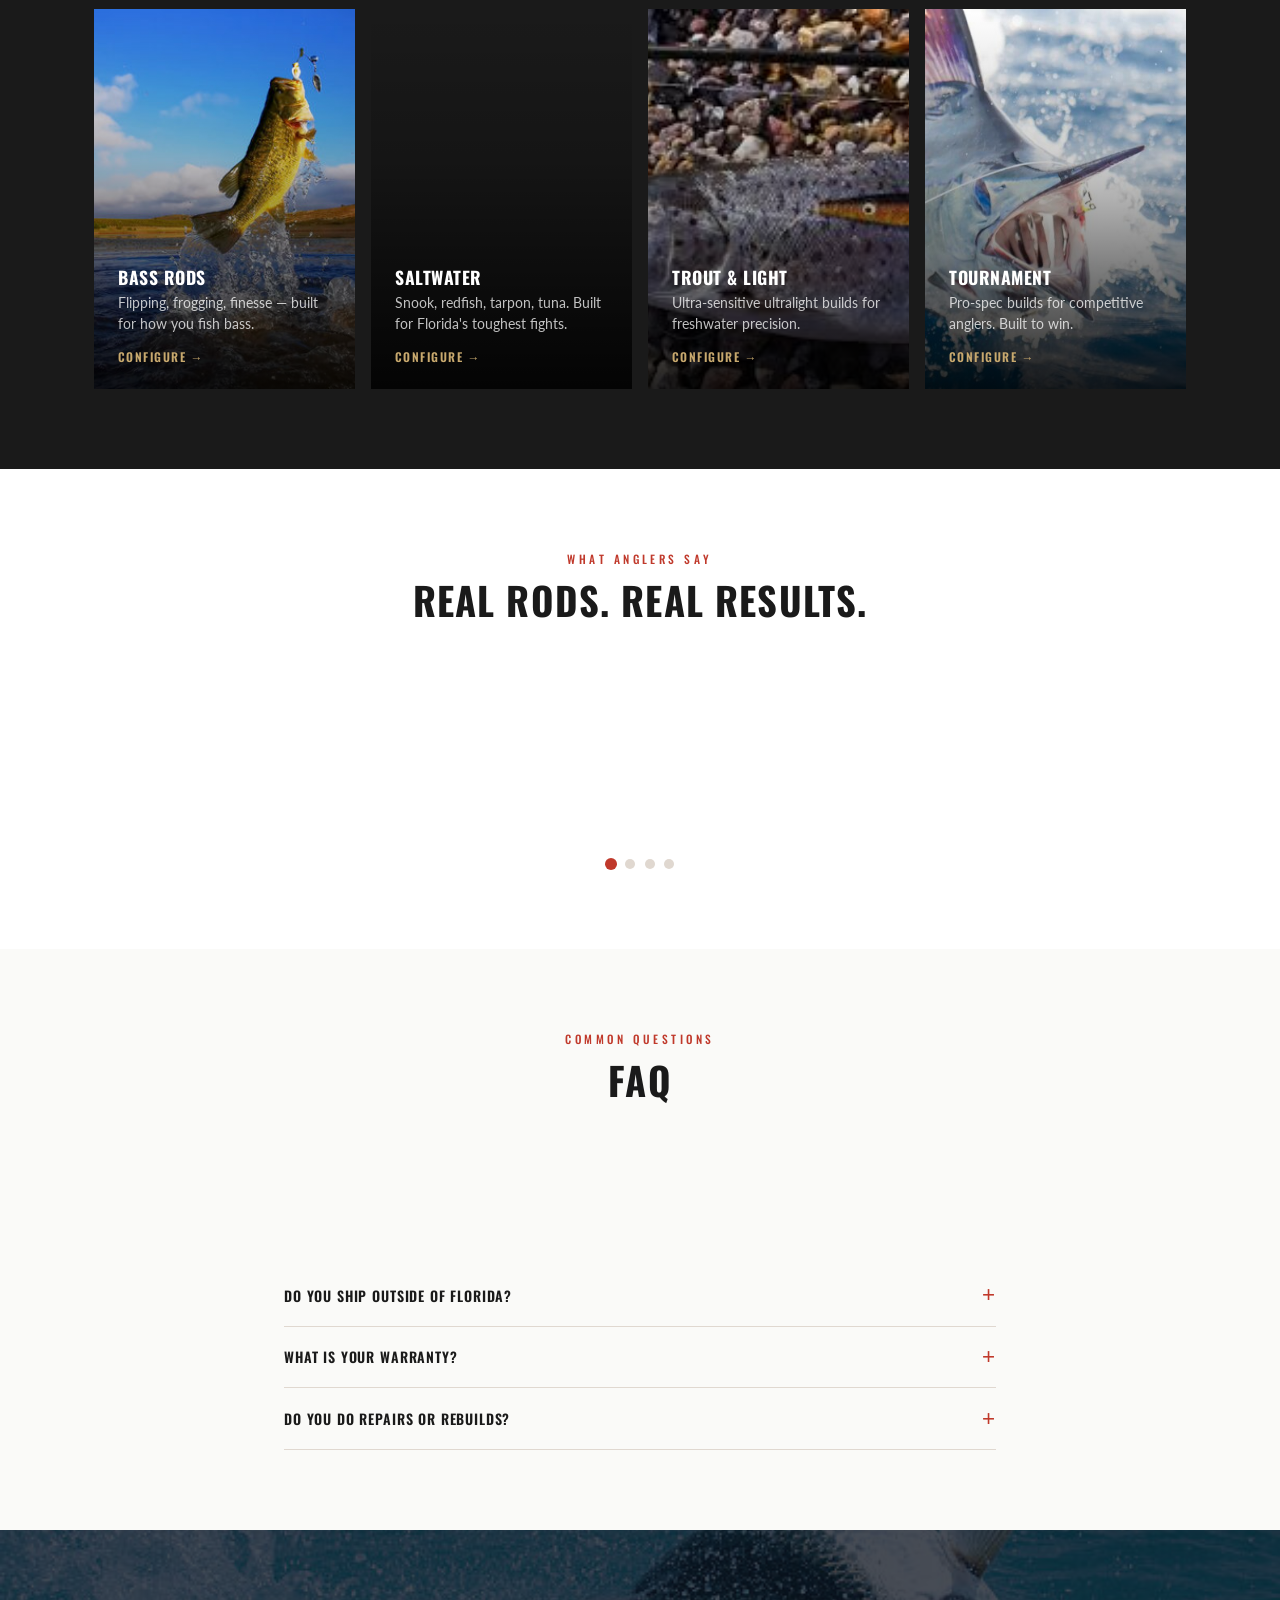
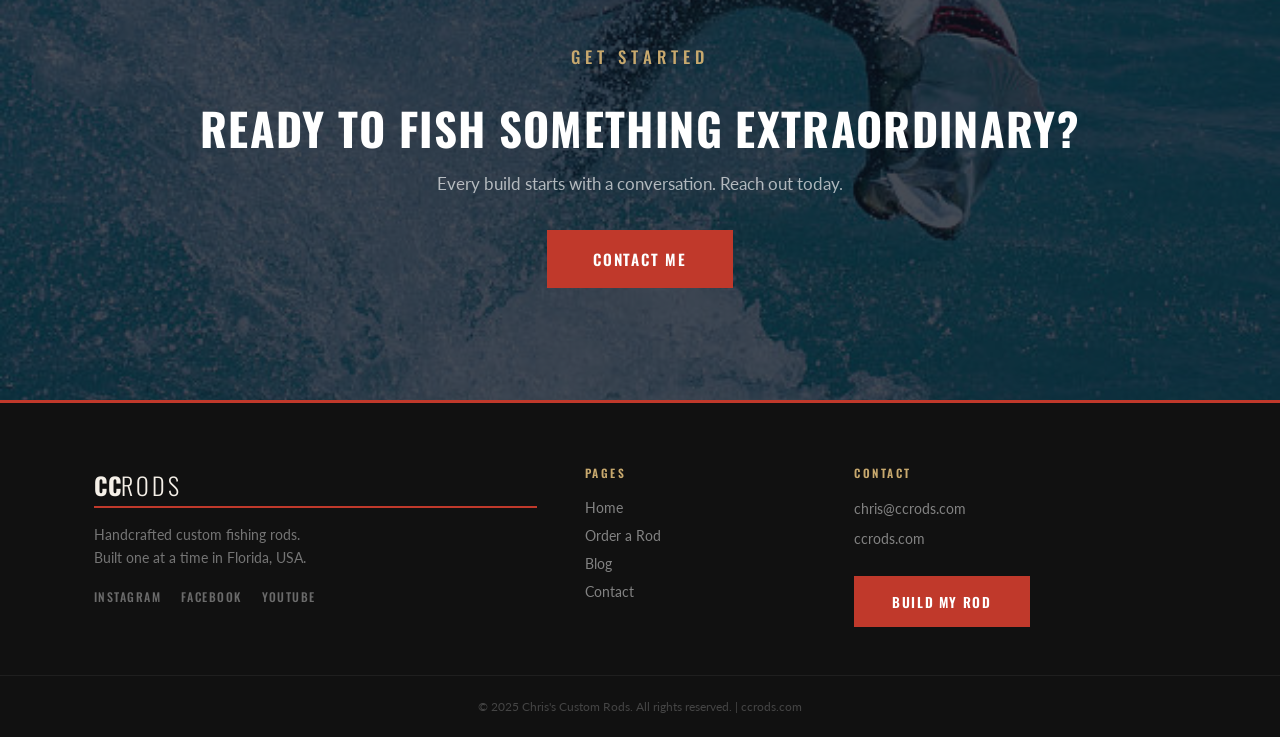
==== commit 8815f8f6: "Force redeploy" ====
--- a/index.html
+++ b/index.html
@@ -285,3 +285,4 @@
 <script src="js/main.js"></script>
 </body>
 </html>
+ 
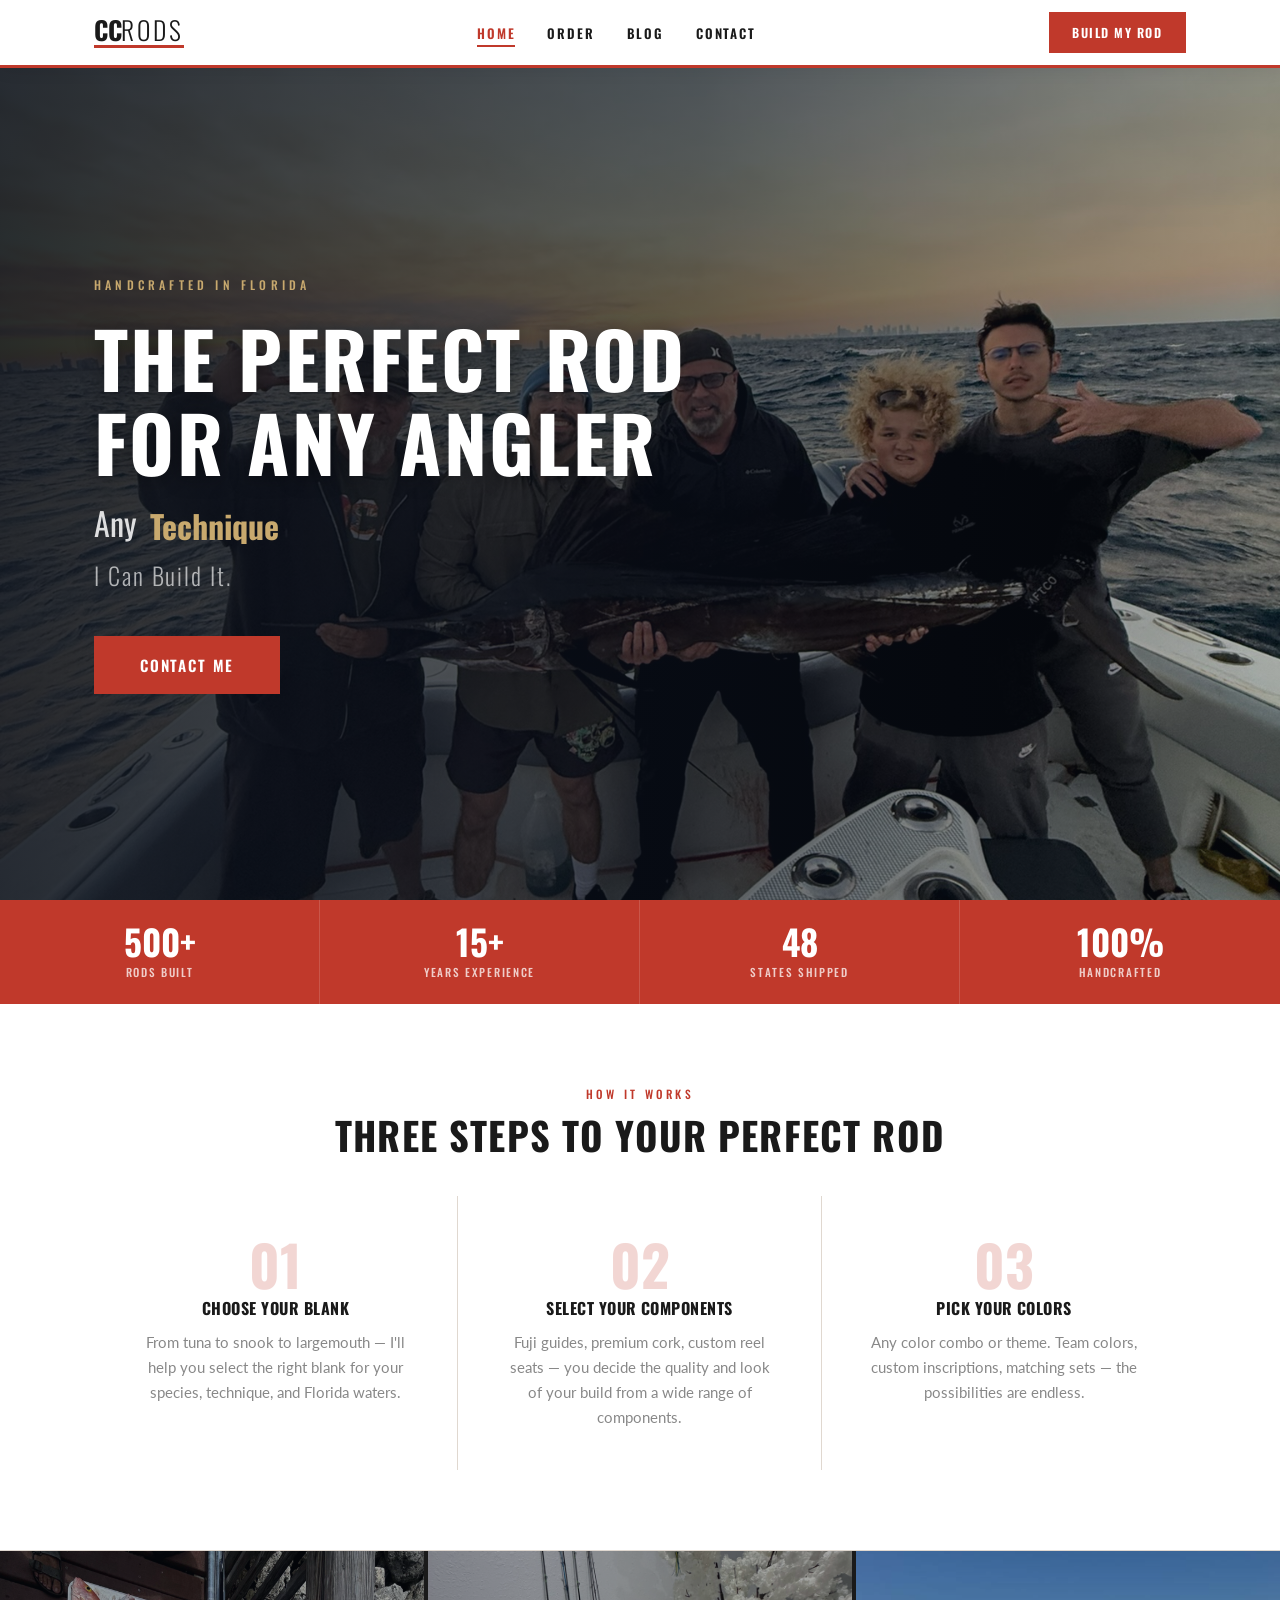
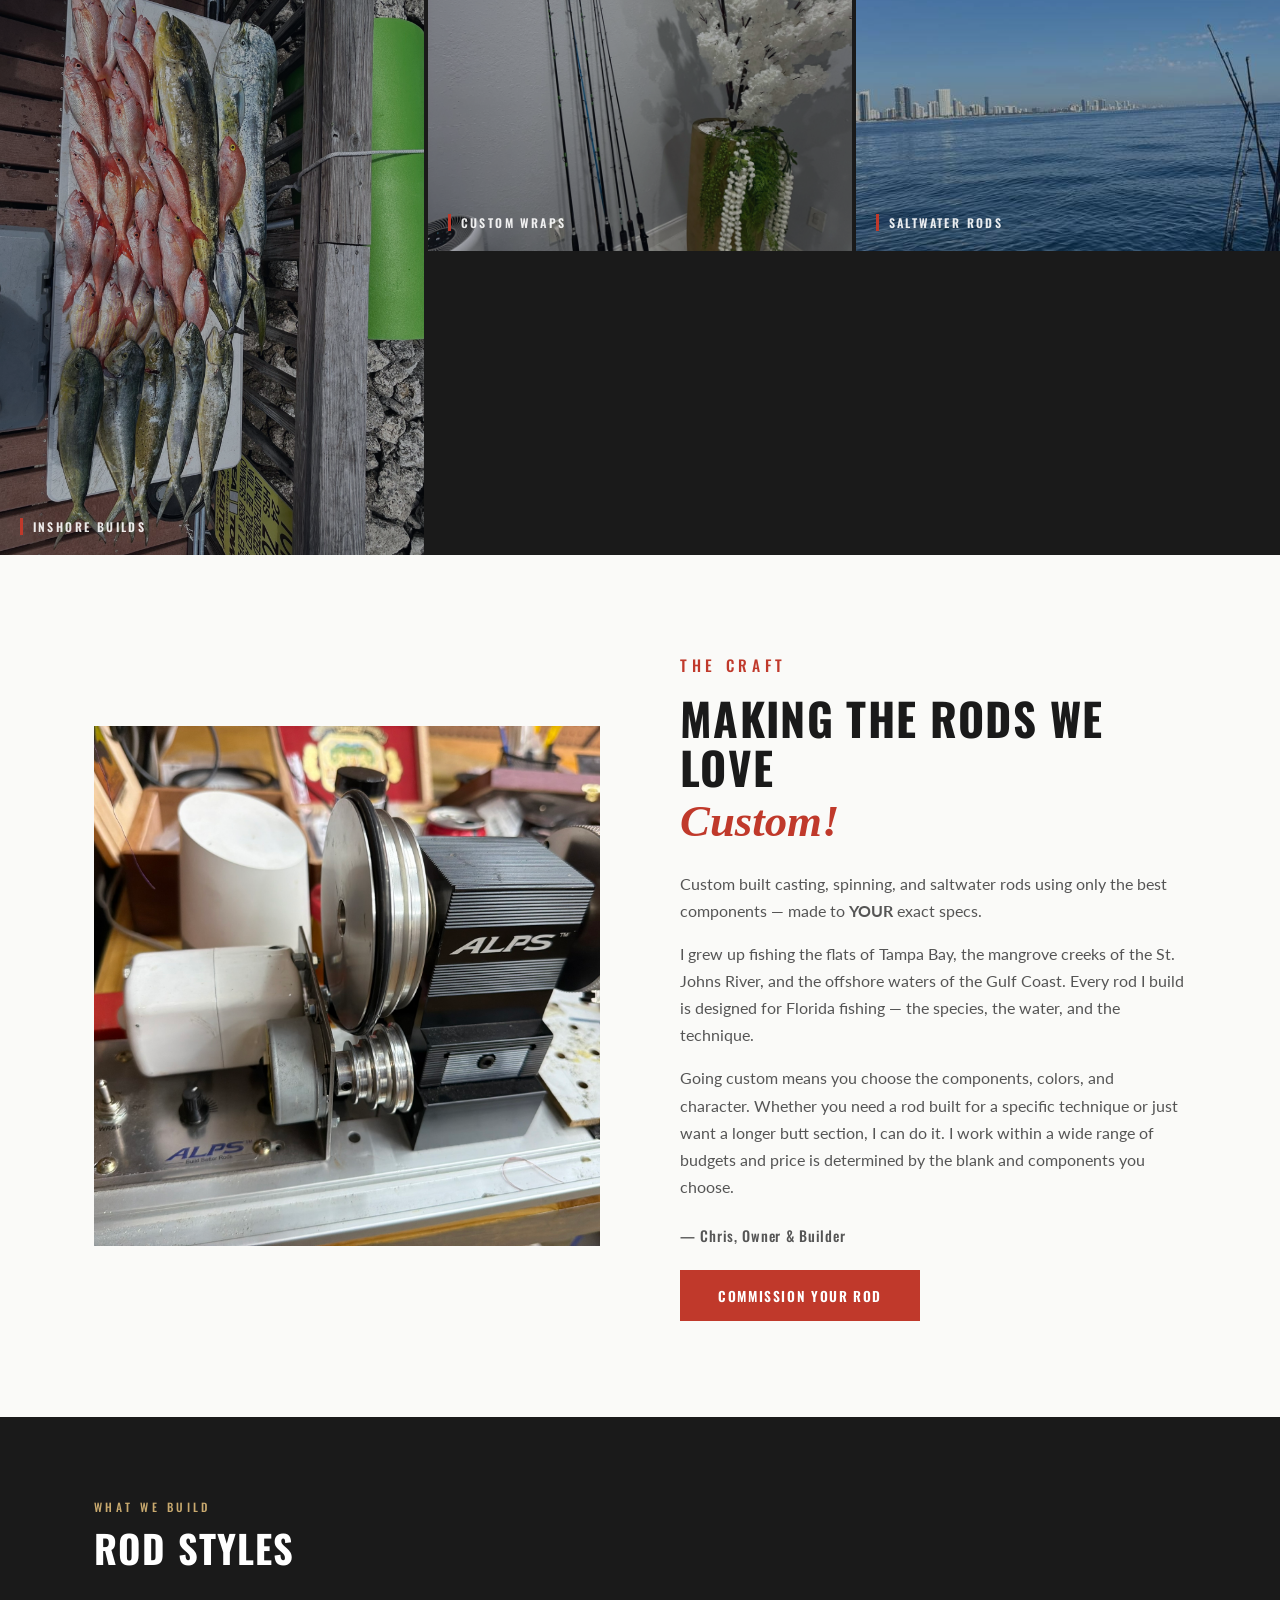
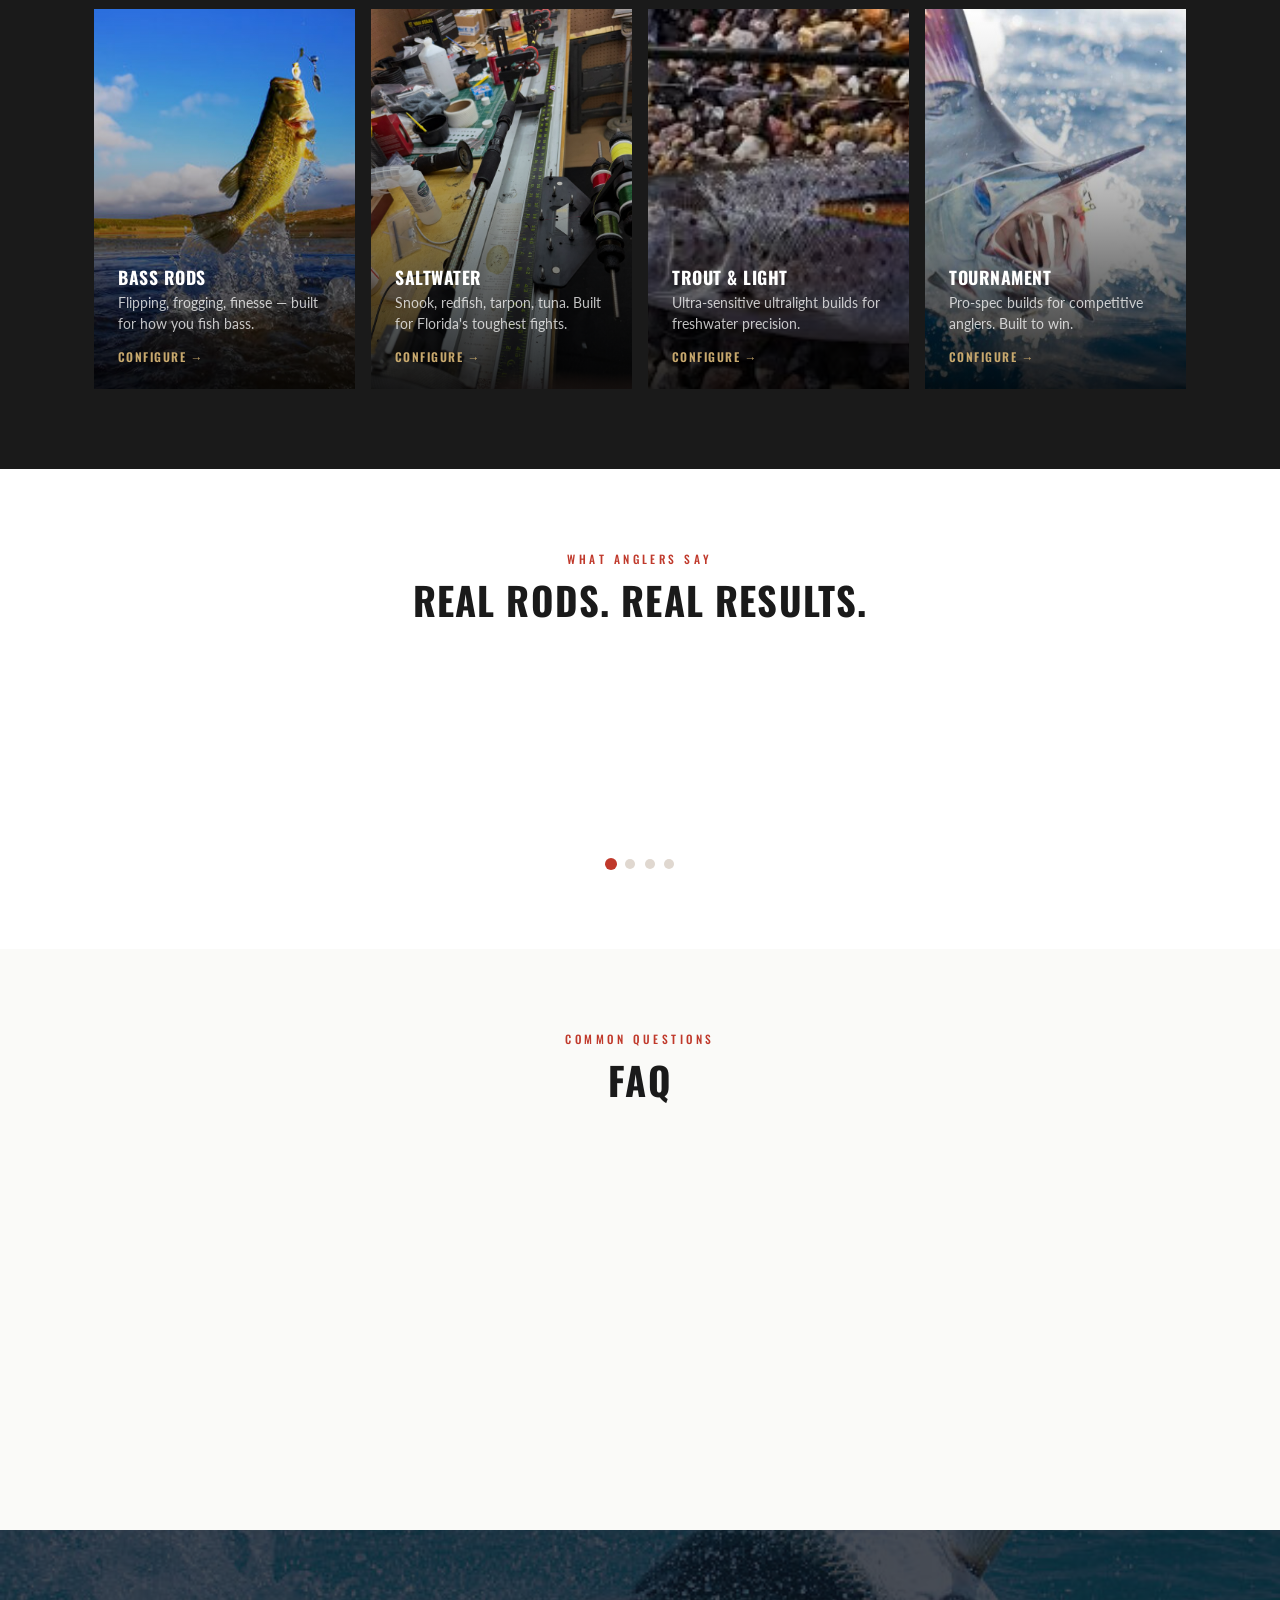
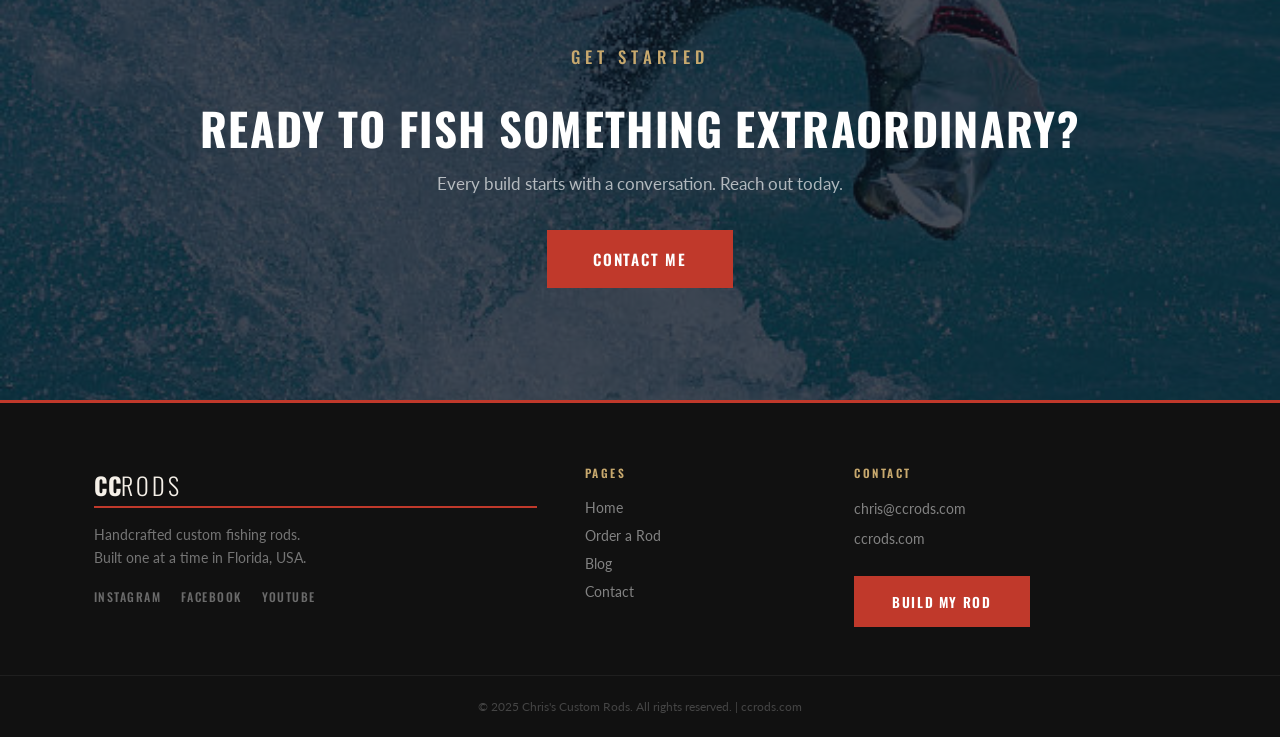
==== commit 9bf98a16: "Fix image extensions to JPEG" ====
--- a/index.html
+++ b/index.html
@@ -45,7 +45,7 @@
 
 <!-- HERO - man fishing at sunset on water -->
 <section class="hero">
-  <div class="hero-img" style="background-image:url('images/hero.jpg')"></div>
+  <div class="hero-img" style="background-image:url('images/hero.JPEG')"></div>
   <div class="hero-overlay"></div>
   <div class="hero-content">
     <p class="hero-eyebrow">Handcrafted in Florida</p>
@@ -95,7 +95,7 @@
 <section class="gallery-section">
   <div class="gallery-grid">
     <!-- angler with catch -->
-    <div class="gallery-item gi-tall" style="background-image:url('images/gallery1.jpg')">
+    <div class="gallery-item gi-tall" style="background-image:url('images/gallery1.JPEG')">
       <div class="gal-label">Inshore Builds</div>
     </div>
     <!-- fishing rods in holder -->
@@ -103,11 +103,11 @@
       <div class="gal-label">Custom Wraps</div>
     </div>
     <!-- boat fishing offshore -->
-    <div class="gallery-item gi-sq" style="background-image:url('images/gallery3.jpg')">
+    <div class="gallery-item gi-sq" style="background-image:url('images/gallery3.JPEG')">
       <div class="gal-label">Saltwater Rods</div>
     </div>
     <!-- sunset fishing silhouette -->
-    <div class="gallery-item gi-wide" style="background-image:url('images/gallery-wide.jpg')">
+    <div class="gallery-item gi-wide" style="background-image:url('images/gallery-wide.JPEG')">
       <div class="gal-label">Florida Waters</div>
     </div>
   </div>
@@ -118,7 +118,7 @@
   <div class="container about-grid">
     <div class="about-img-wrap">
       <!-- fishing rod being held up -->
-      <img src="images/about.jpg" 
+      <img src="images/about.JPEG" 
            alt="Custom fishing rod" loading="lazy"/>
     </div>
     <div class="about-text">
@@ -148,7 +148,7 @@
         </div>
       </div>
       <!-- saltwater fishing boat -->
-      <div class="rod-card" style="background-image:url('images/salt.jpg')">
+      <div class="rod-card" style="background-image:url('images/salt.JPEG')">
         <div class="rod-card-overlay">
           <h3>Saltwater</h3>
           <p>Snook, redfish, tarpon, tuna. Built for Florida's toughest fights.</p>
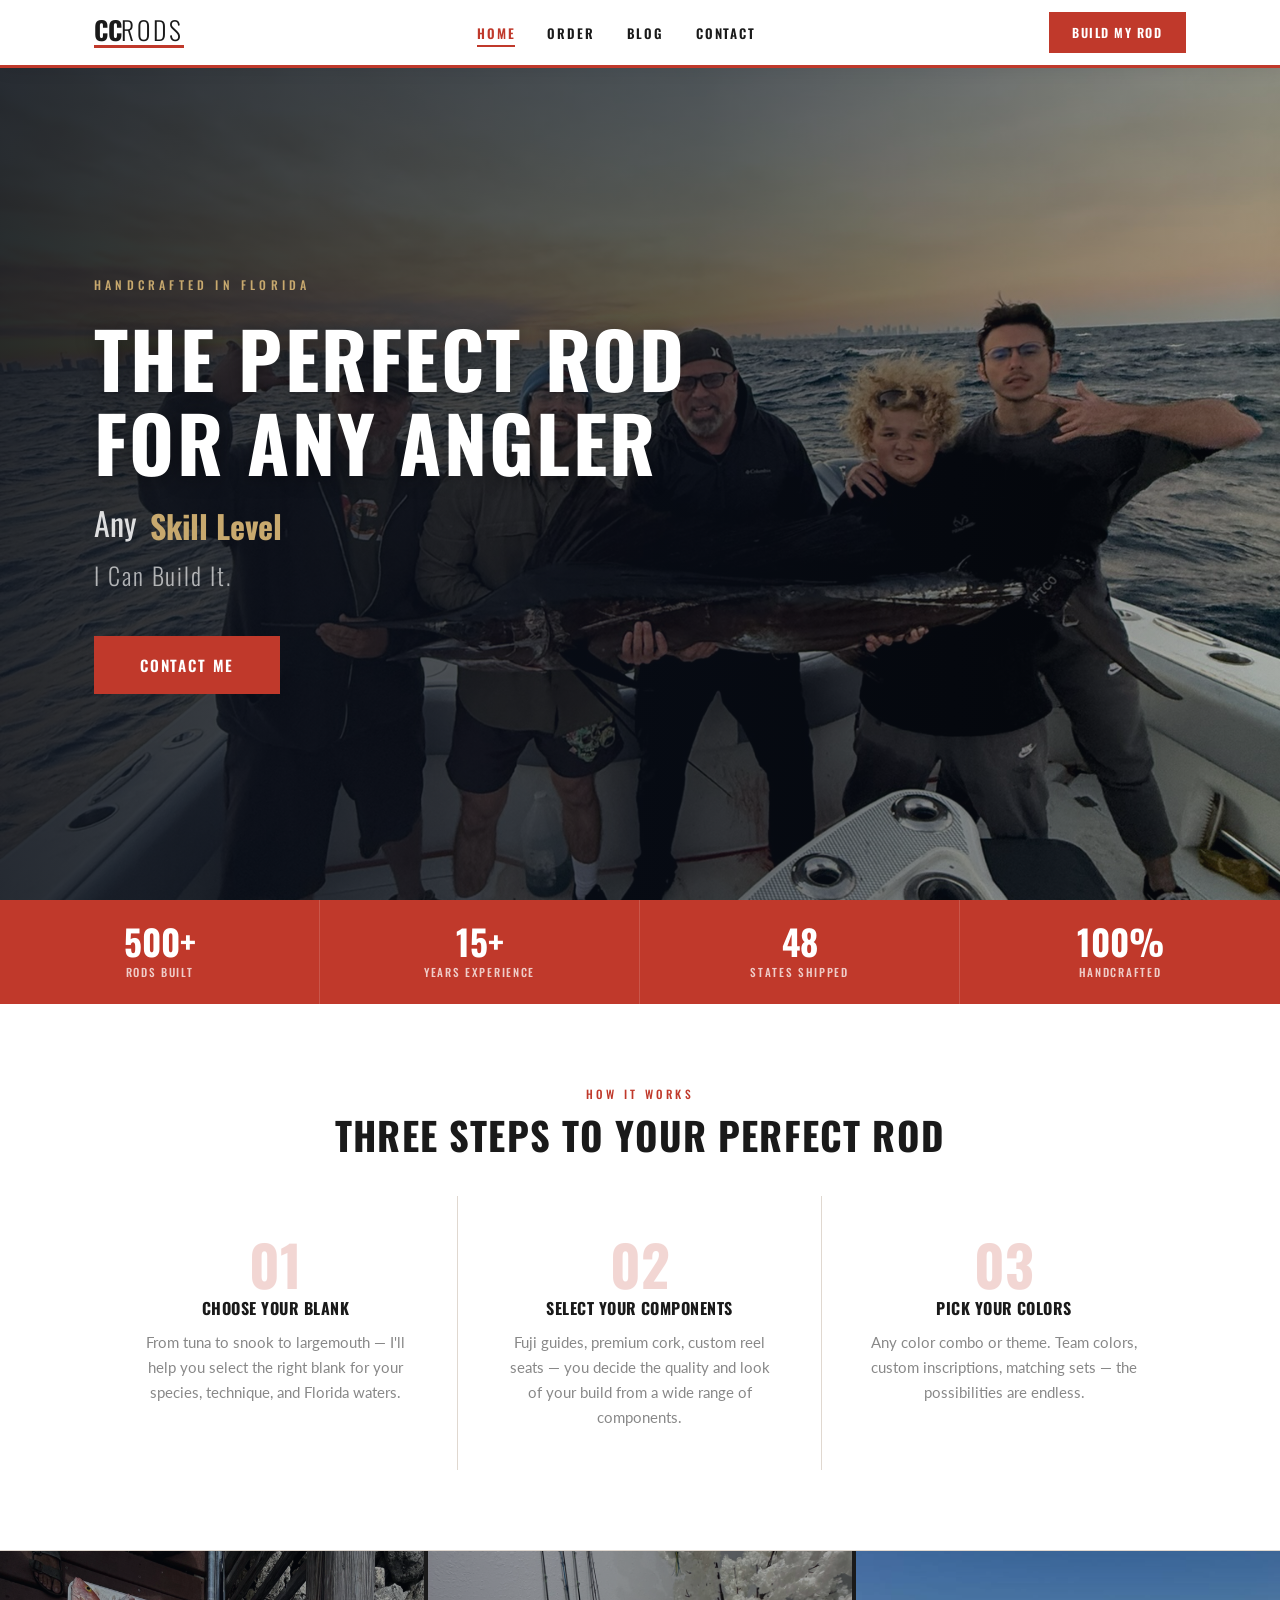
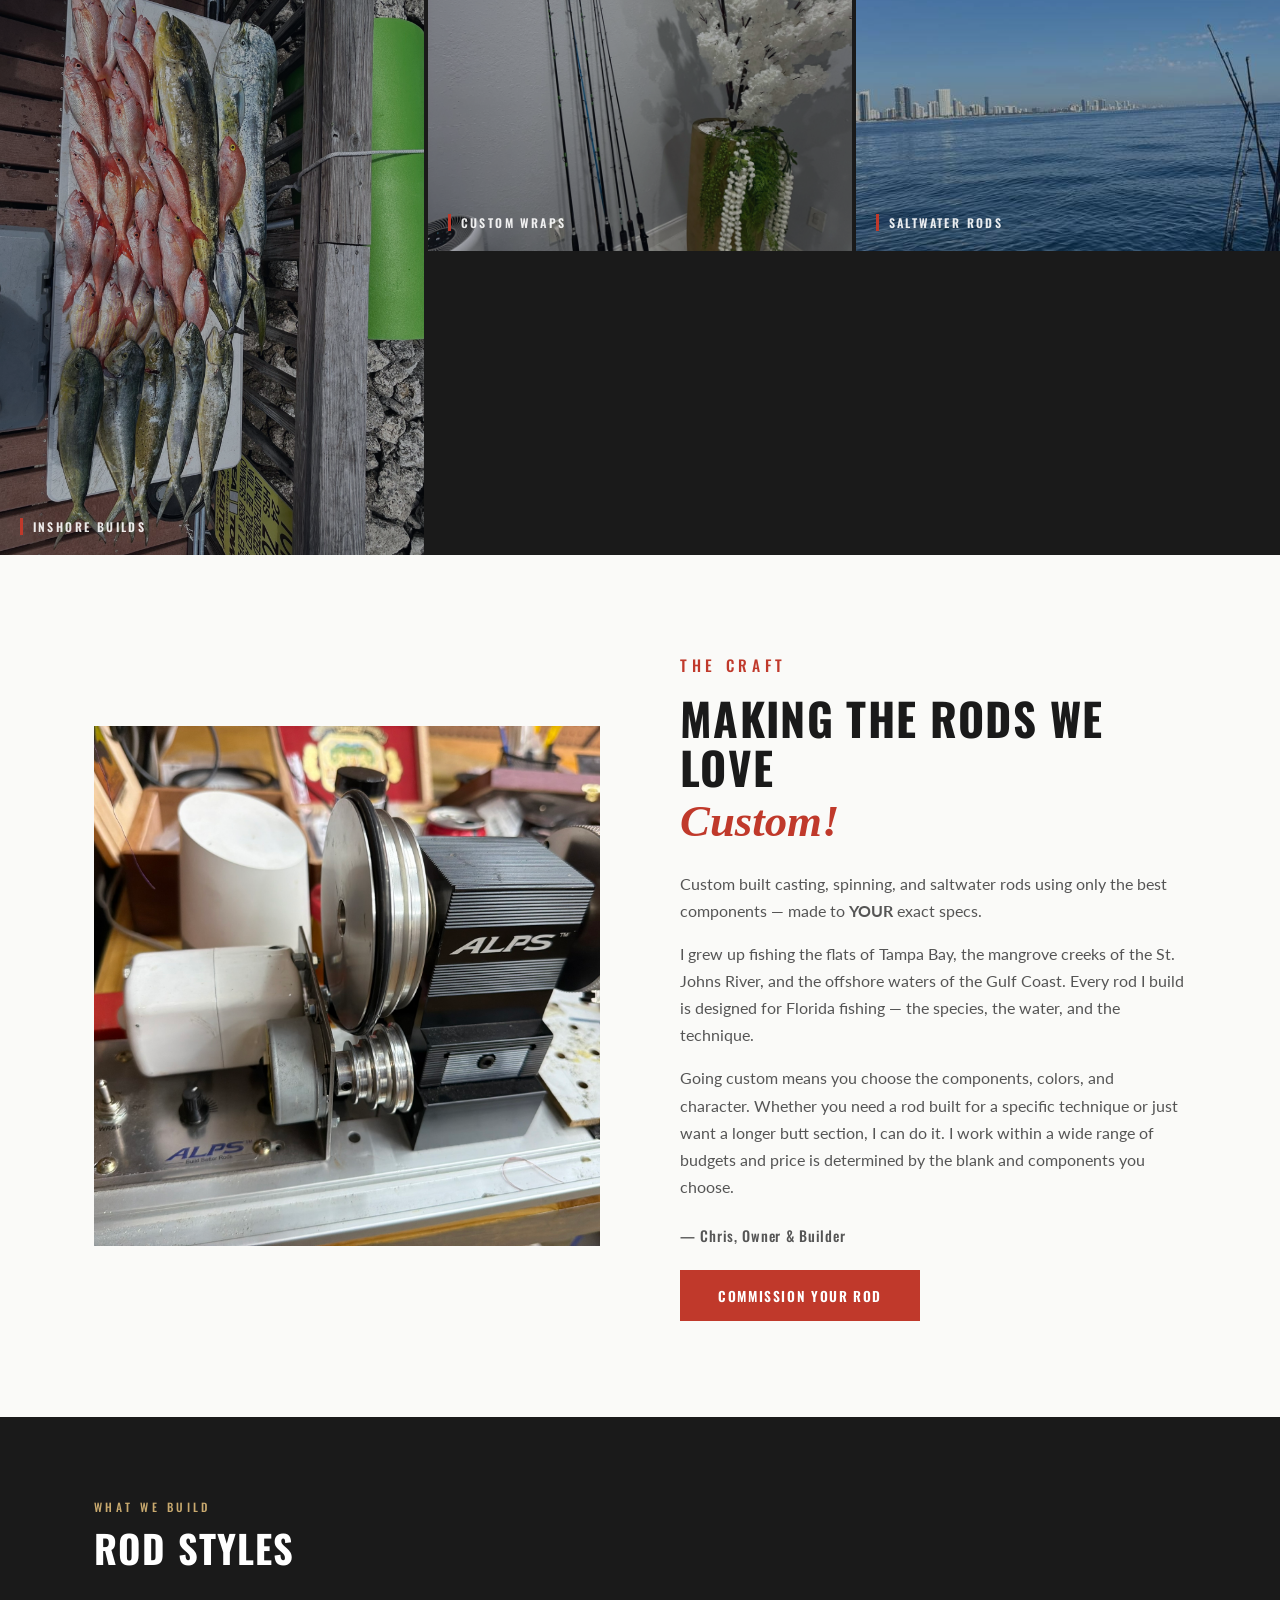
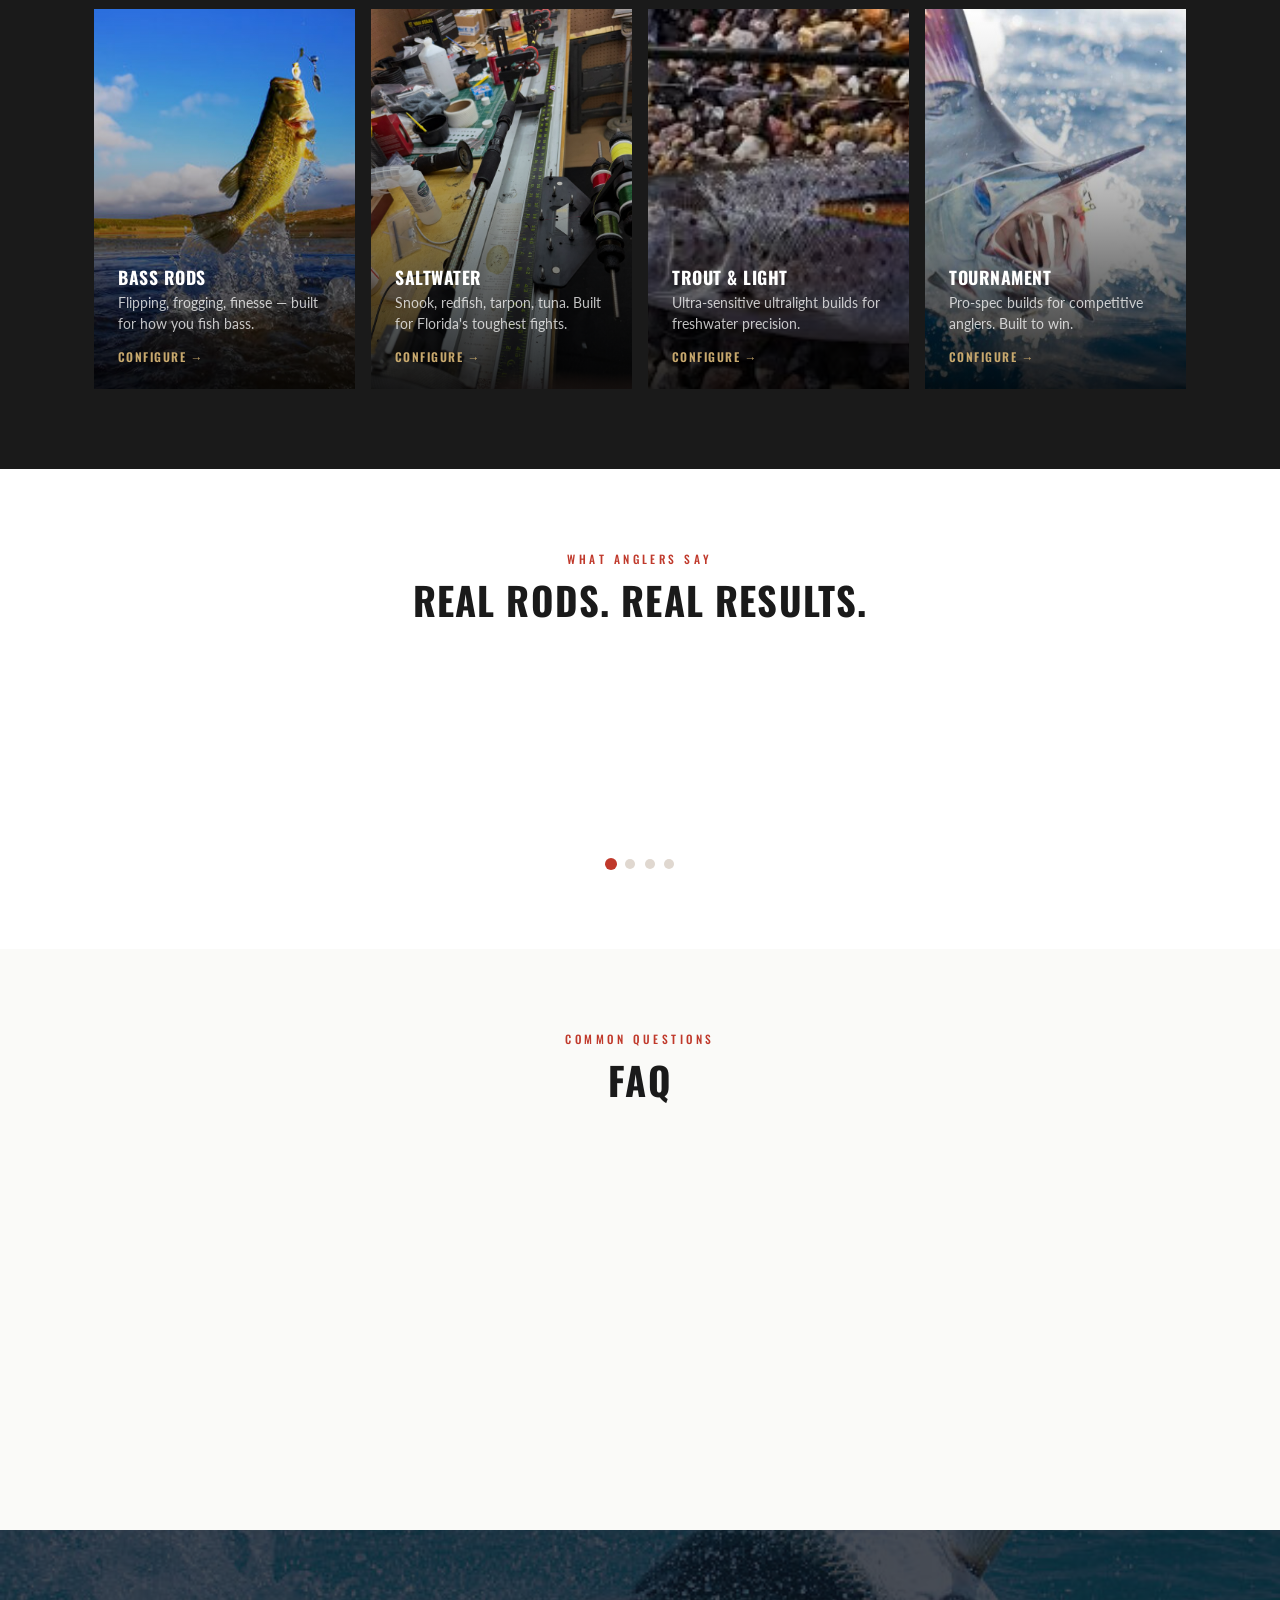
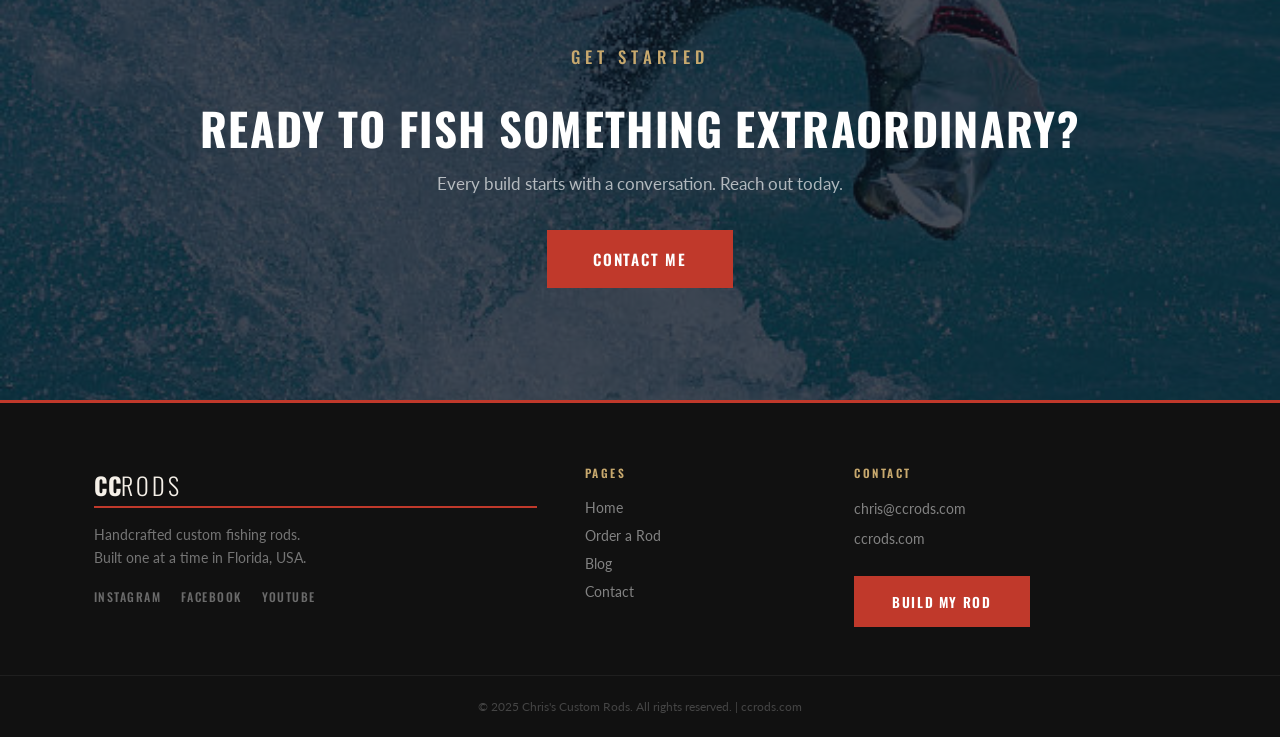
==== commit 3e70b8c6: "Renamed images to avoid case conflict" ====
--- a/index.html
+++ b/index.html
@@ -45,7 +45,7 @@
 
 <!-- HERO - man fishing at sunset on water -->
 <section class="hero">
-  <div class="hero-img" style="background-image:url('images/hero.JPEG')"></div>
+  <div class="hero-img" style="background-image:url('images/hero_new.jpg')"></div>
   <div class="hero-overlay"></div>
   <div class="hero-content">
     <p class="hero-eyebrow">Handcrafted in Florida</p>
@@ -95,7 +95,7 @@
 <section class="gallery-section">
   <div class="gallery-grid">
     <!-- angler with catch -->
-    <div class="gallery-item gi-tall" style="background-image:url('images/gallery1.JPEG')">
+    <div class="gallery-item gi-tall" style="background-image:url('images/gallery1_new.jpg')">
       <div class="gal-label">Inshore Builds</div>
     </div>
     <!-- fishing rods in holder -->
@@ -103,11 +103,11 @@
       <div class="gal-label">Custom Wraps</div>
     </div>
     <!-- boat fishing offshore -->
-    <div class="gallery-item gi-sq" style="background-image:url('images/gallery3.JPEG')">
+    <div class="gallery-item gi-sq" style="background-image:url('images/gallery3_new.jpg')">
       <div class="gal-label">Saltwater Rods</div>
     </div>
     <!-- sunset fishing silhouette -->
-    <div class="gallery-item gi-wide" style="background-image:url('images/gallery-wide.JPEG')">
+    <div class="gallery-item gi-wide" style="background-image:url('images/gallery-wide_new.jpg')">
       <div class="gal-label">Florida Waters</div>
     </div>
   </div>
@@ -118,7 +118,7 @@
   <div class="container about-grid">
     <div class="about-img-wrap">
       <!-- fishing rod being held up -->
-      <img src="images/about.JPEG" 
+      <img src="images/about_new.jpg" 
            alt="Custom fishing rod" loading="lazy"/>
     </div>
     <div class="about-text">
@@ -148,7 +148,7 @@
         </div>
       </div>
       <!-- saltwater fishing boat -->
-      <div class="rod-card" style="background-image:url('images/salt.JPEG')">
+      <div class="rod-card" style="background-image:url('images/salt_new.jpg')">
         <div class="rod-card-overlay">
           <h3>Saltwater</h3>
           <p>Snook, redfish, tarpon, tuna. Built for Florida's toughest fights.</p>
